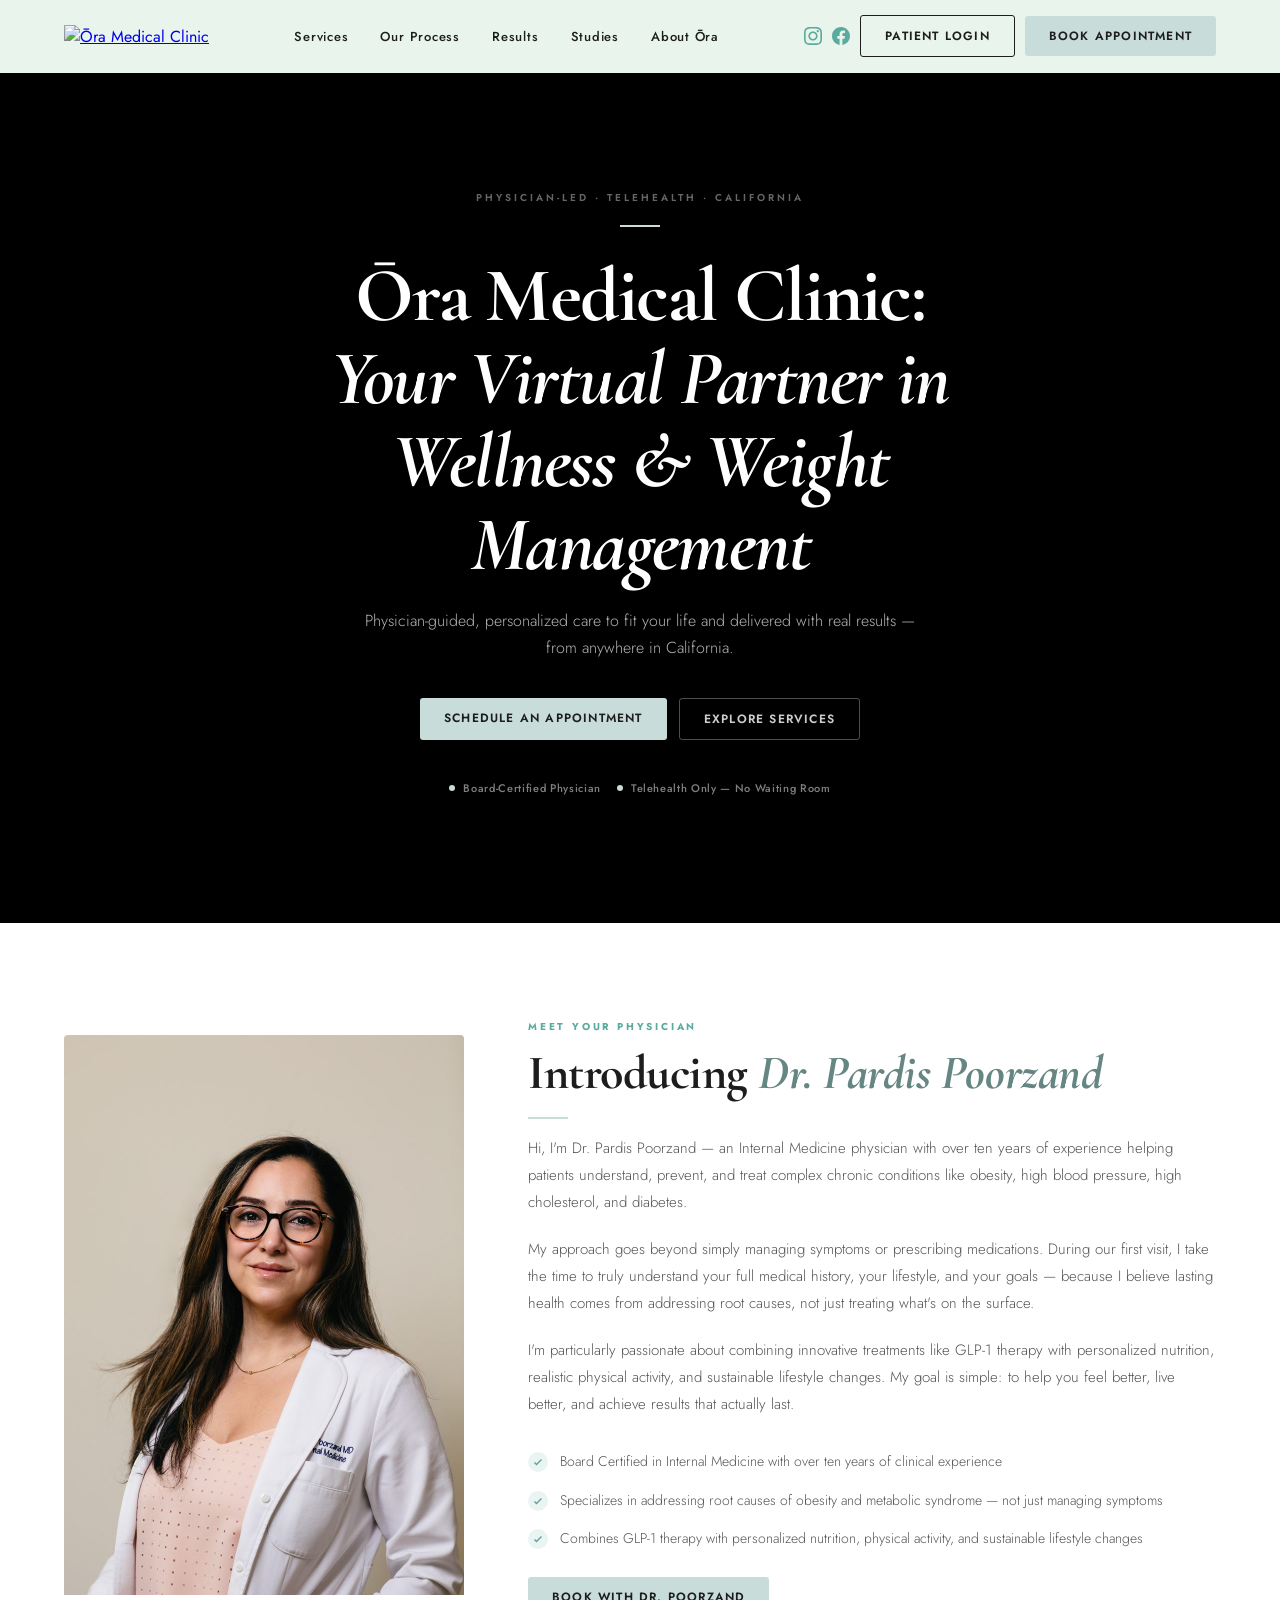
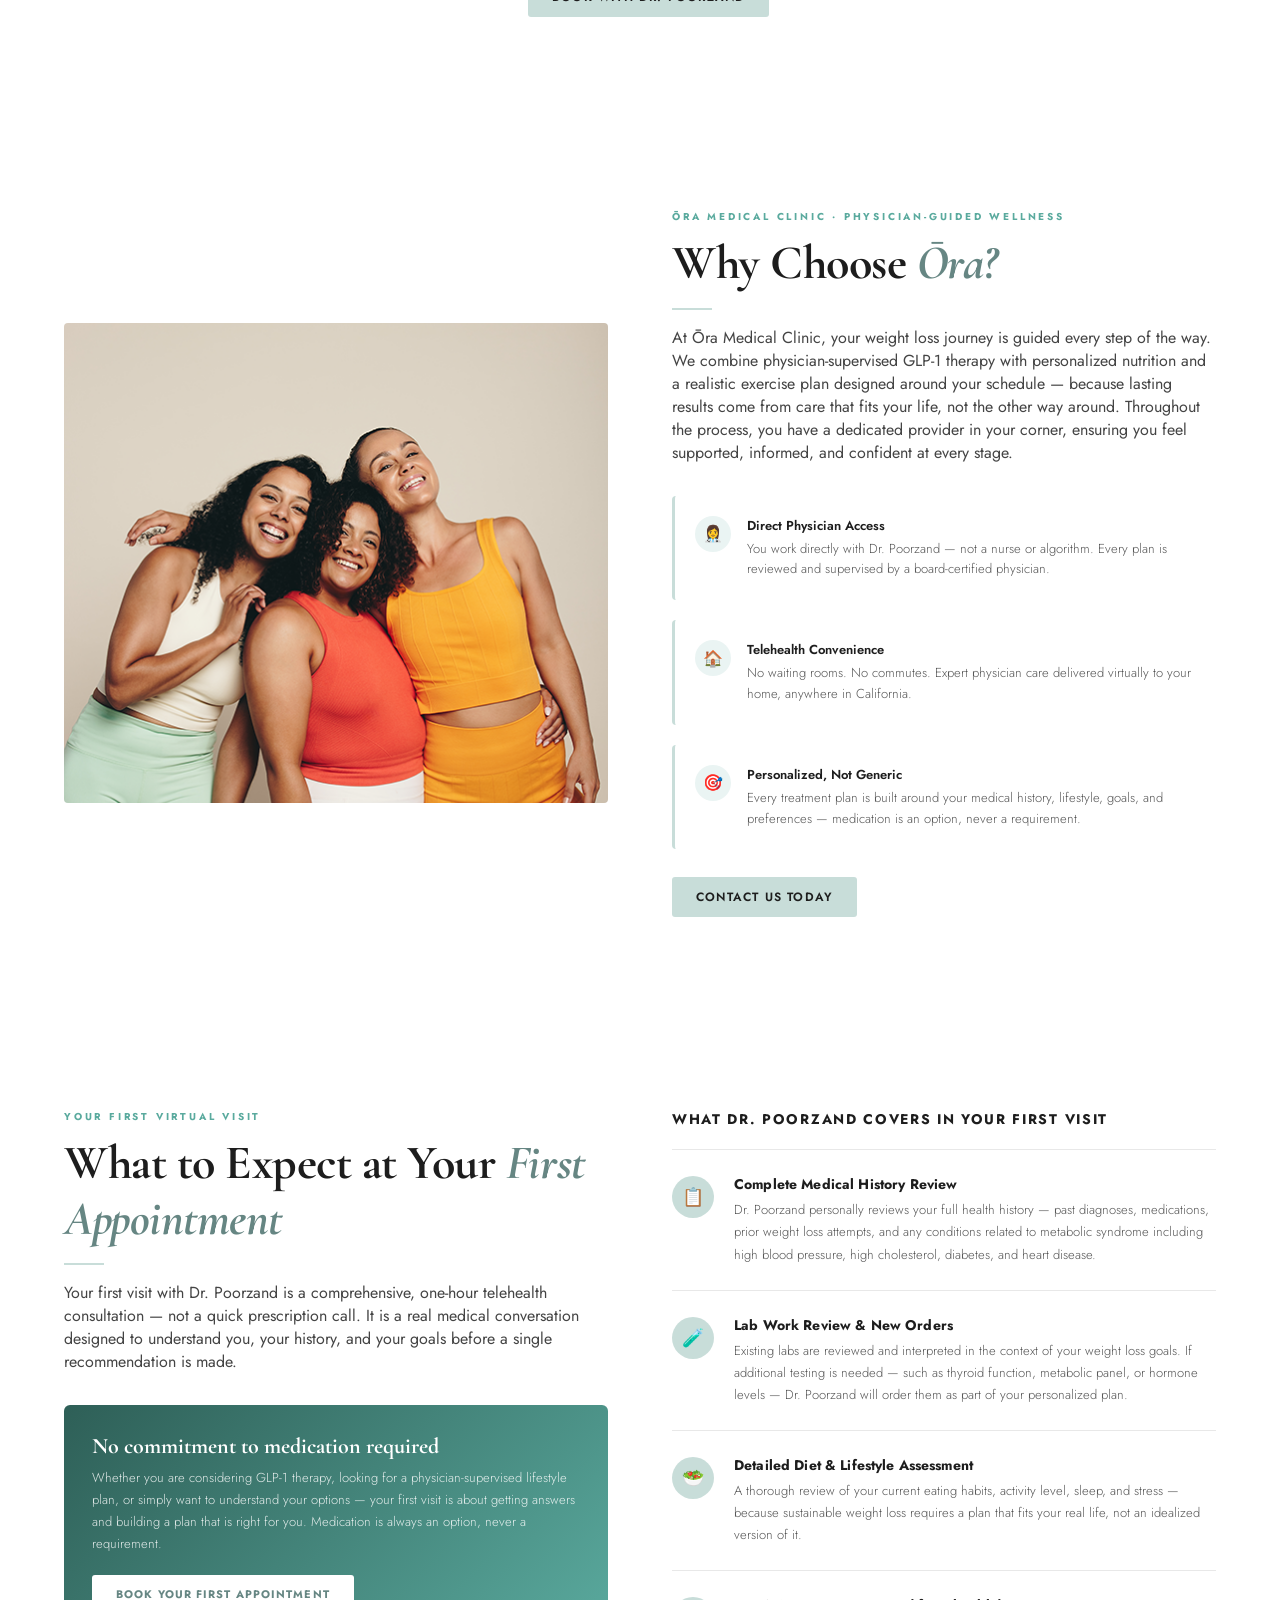
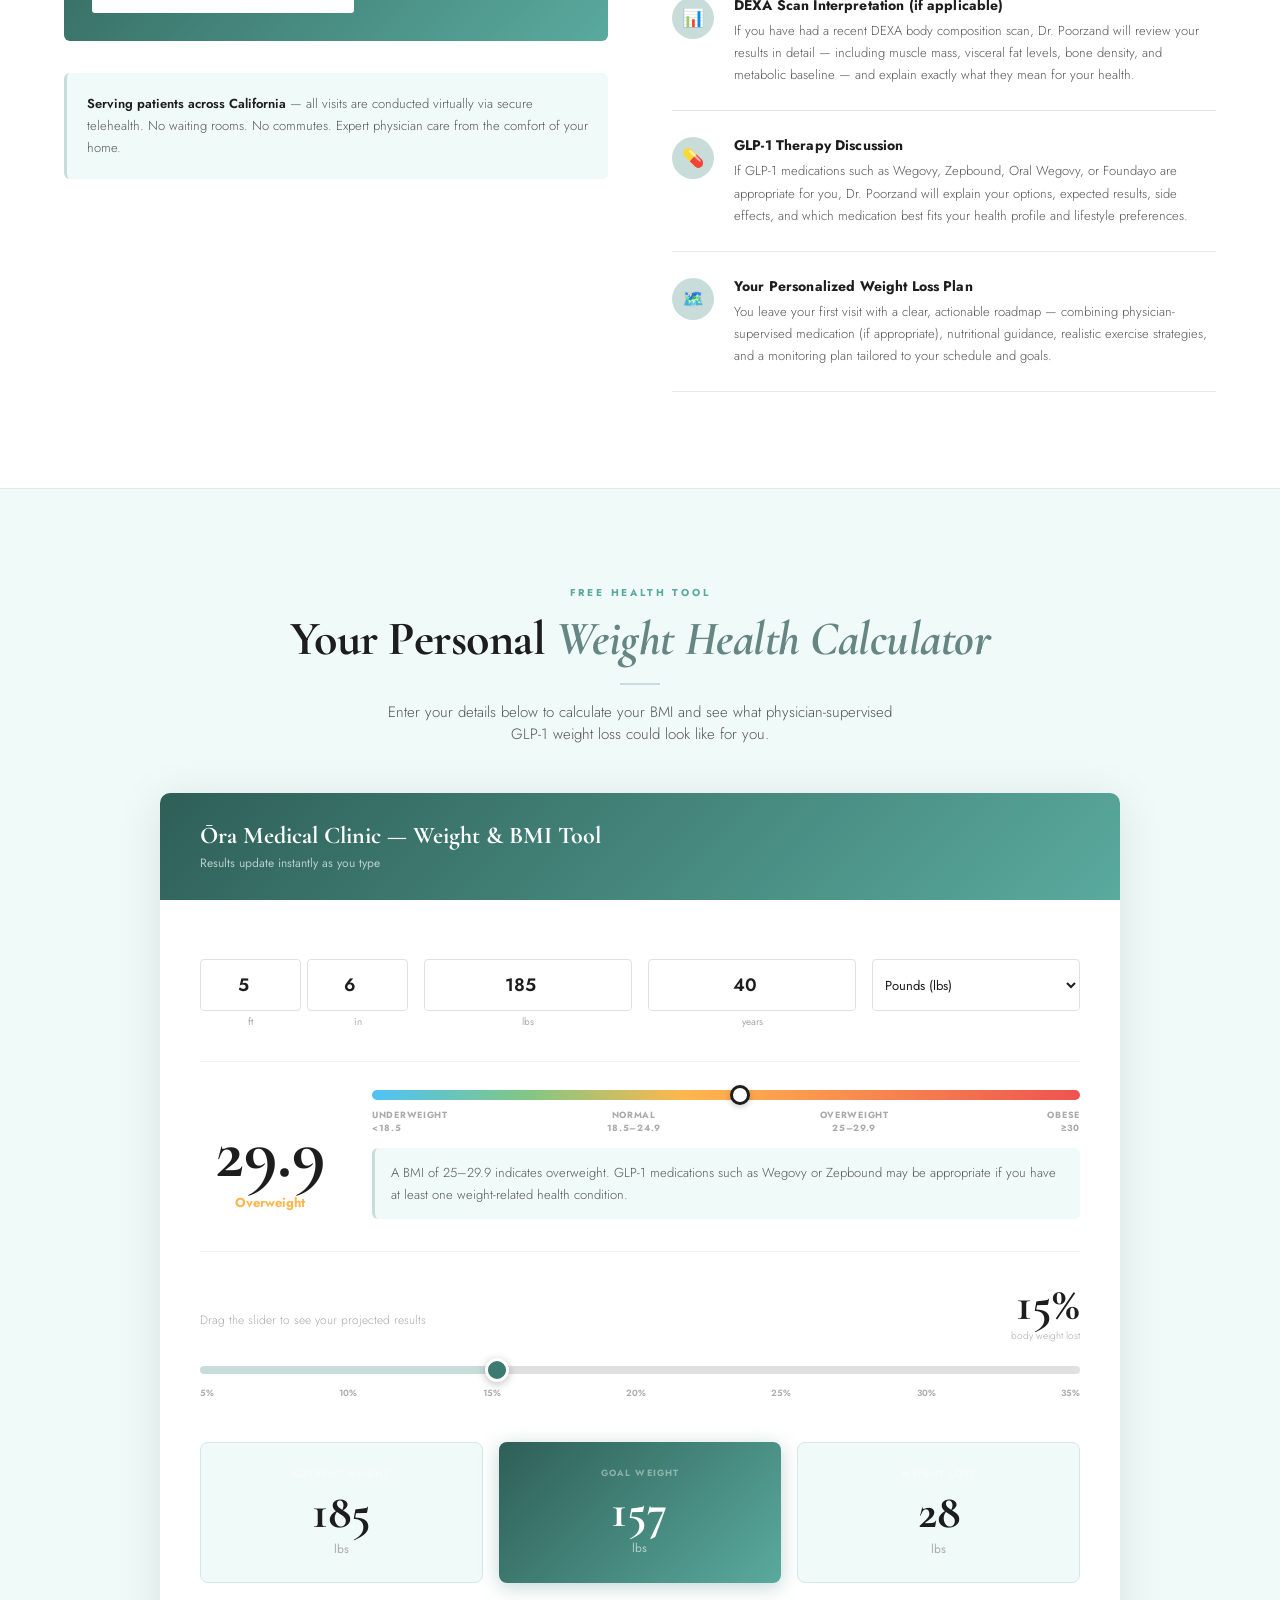
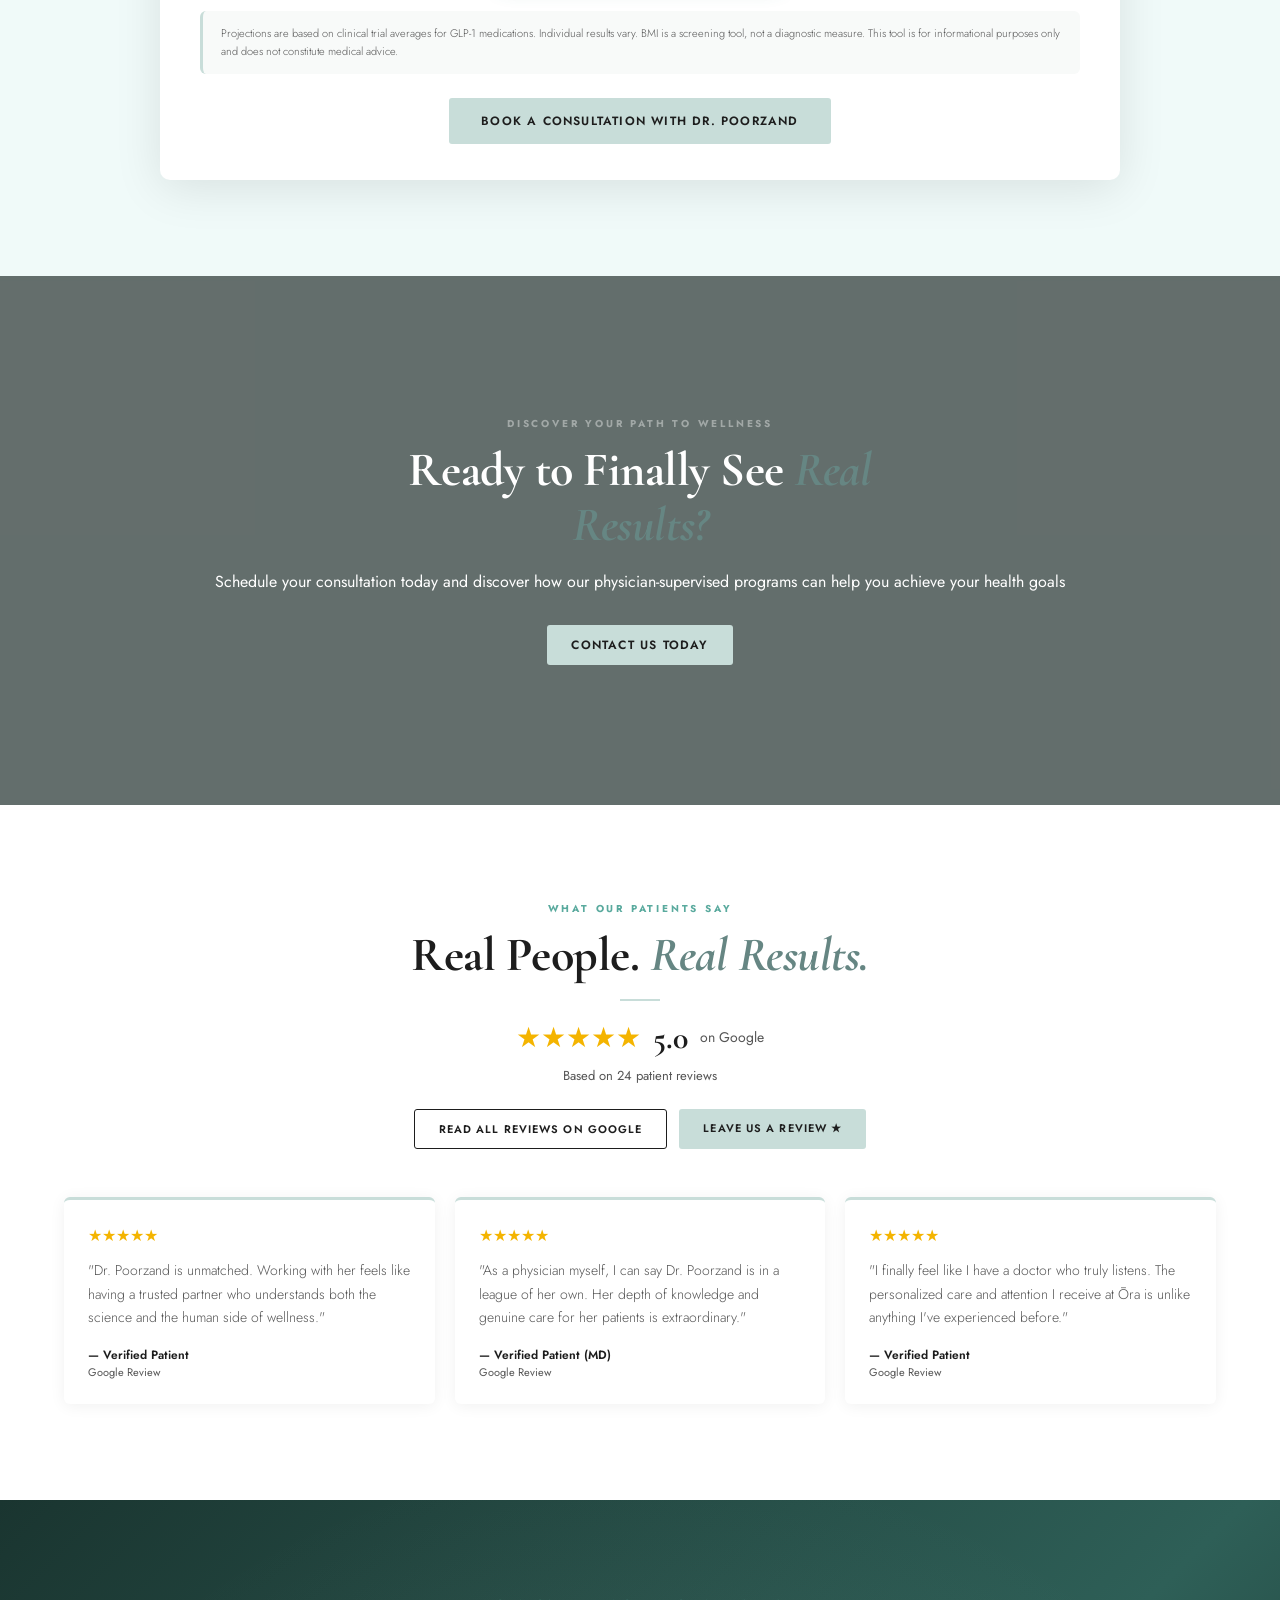
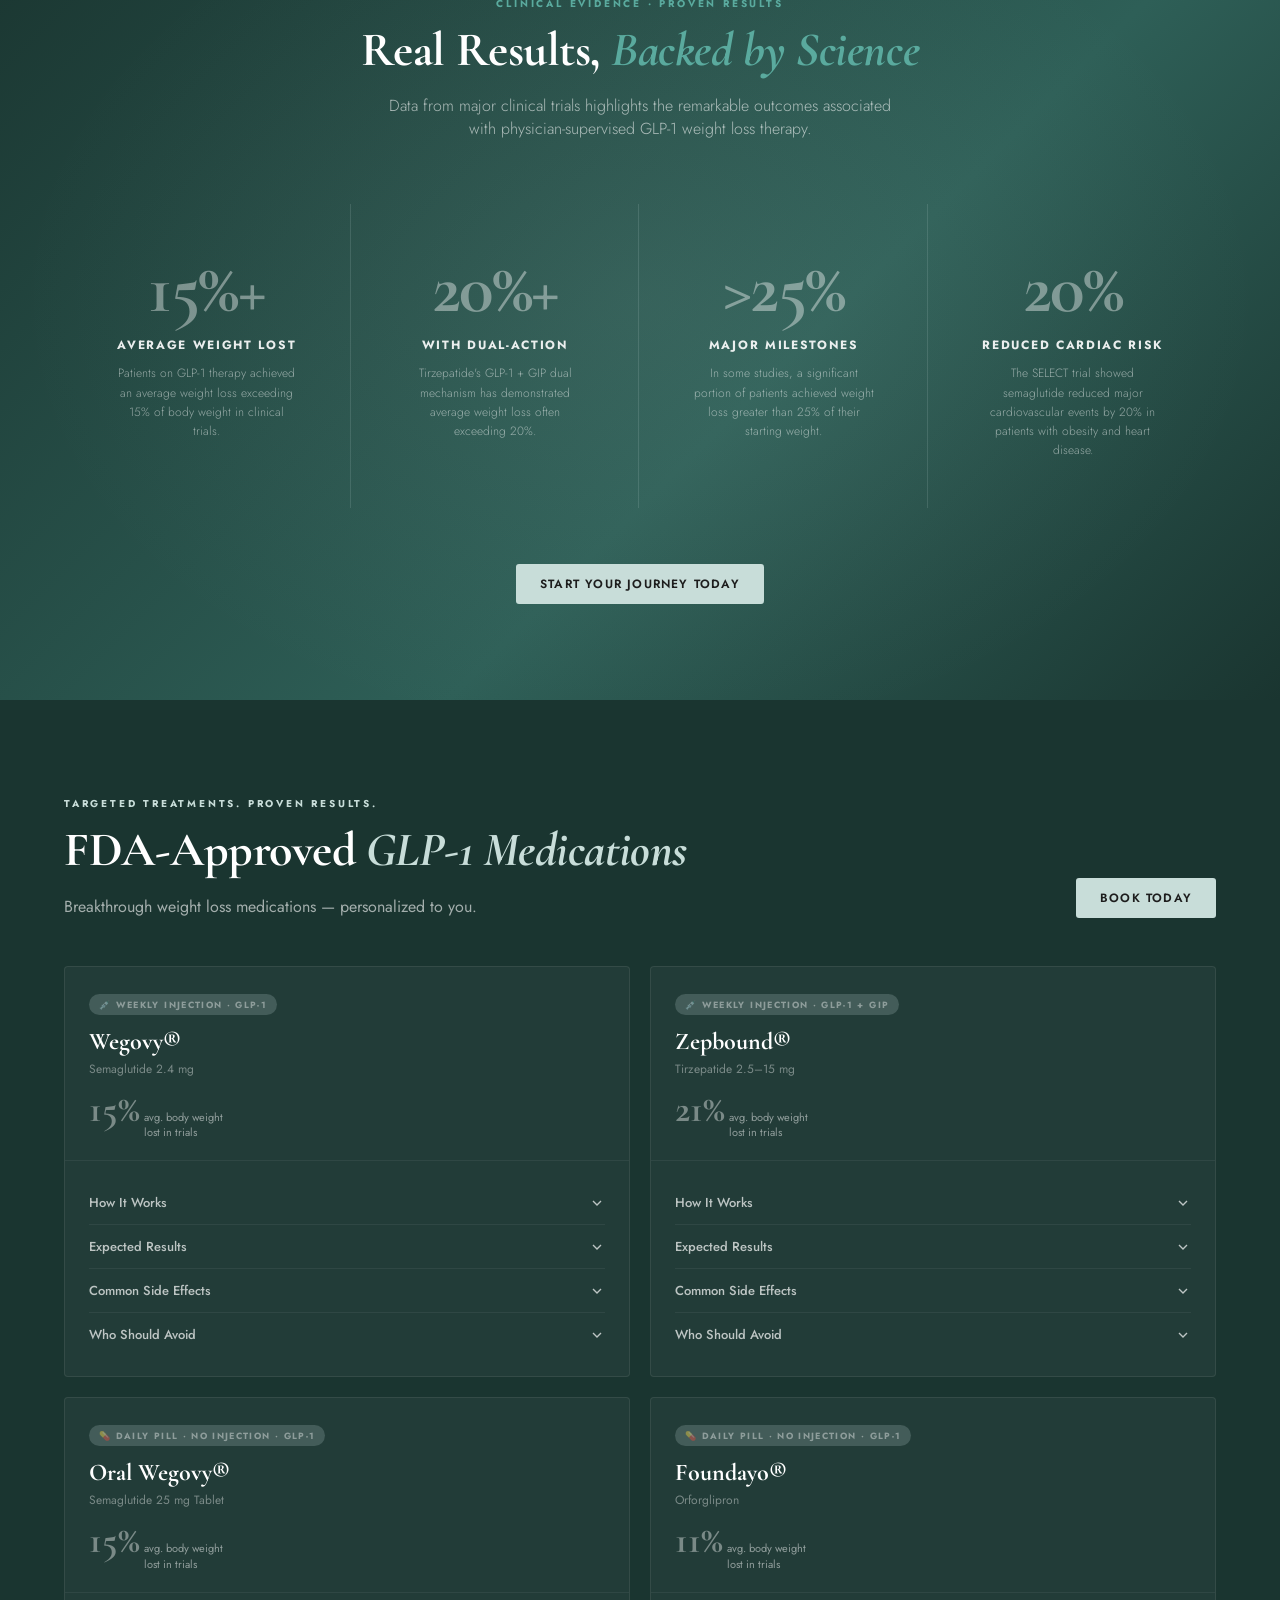
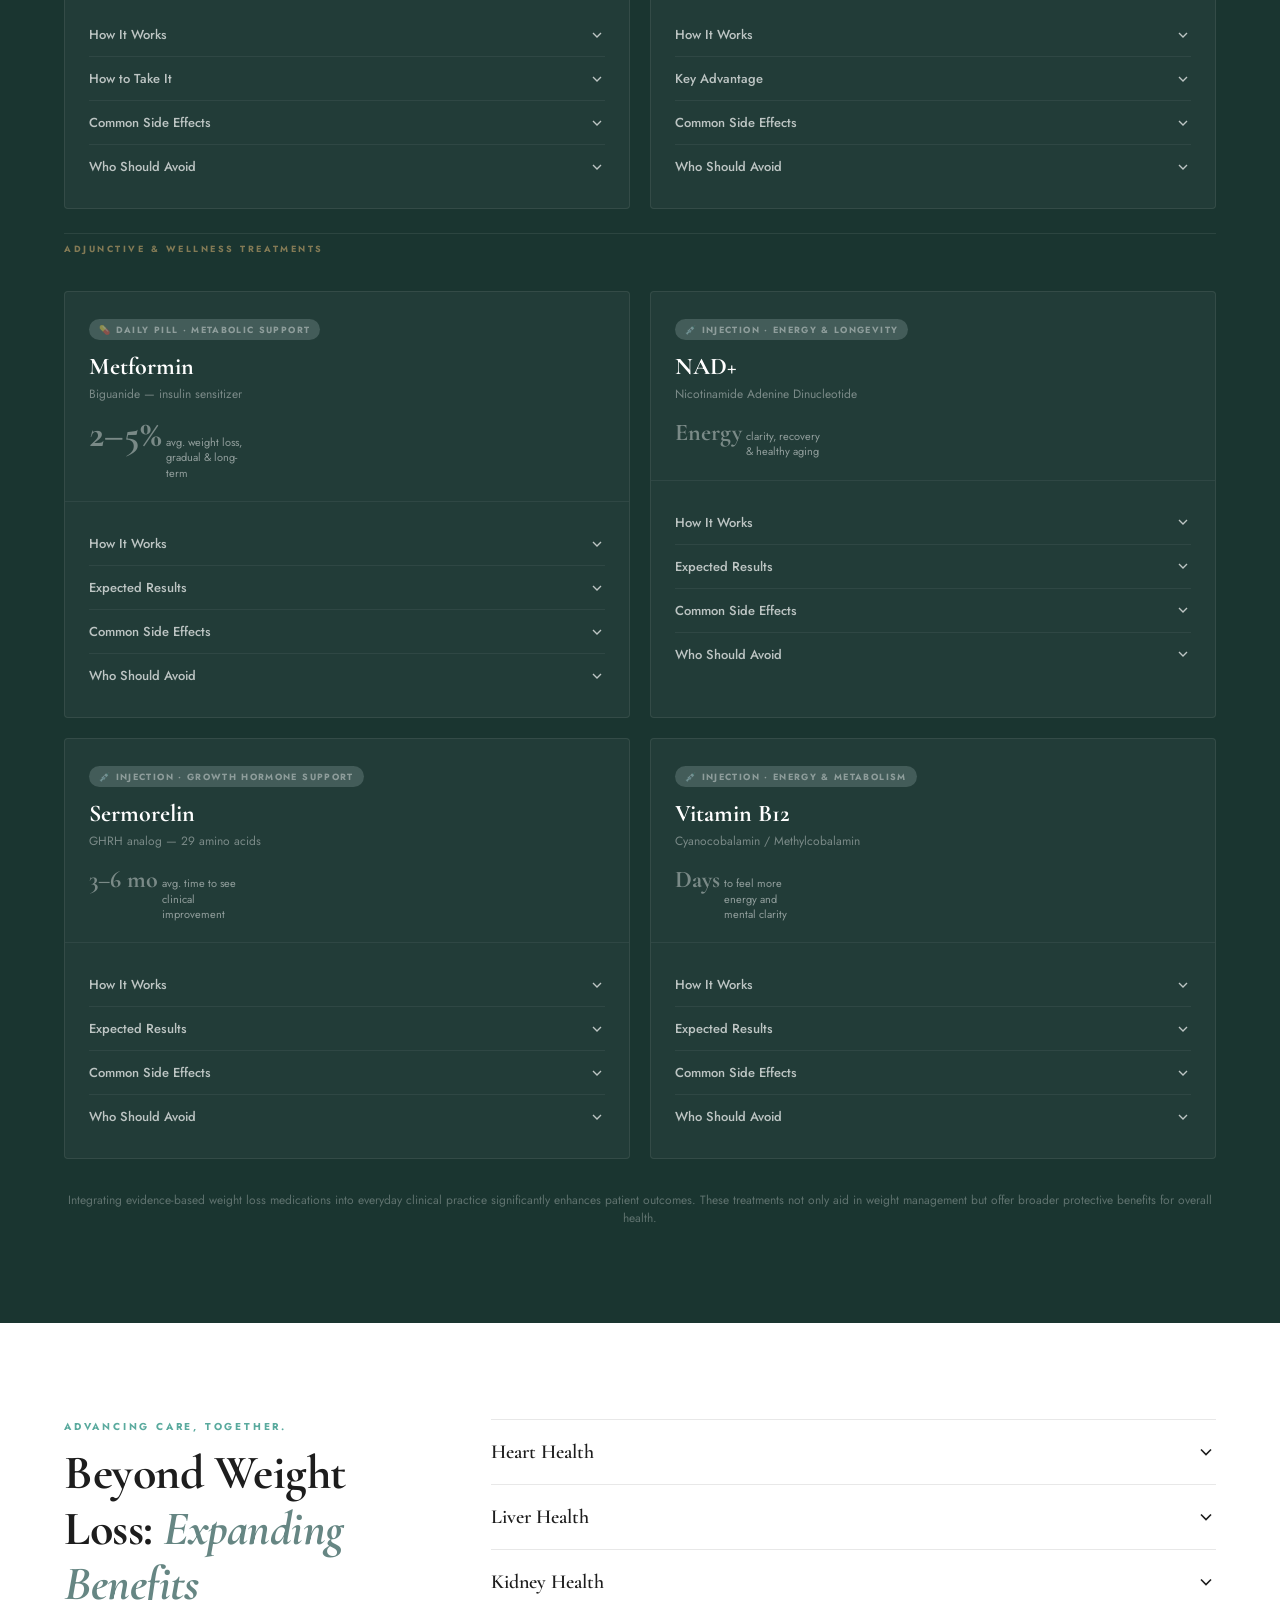
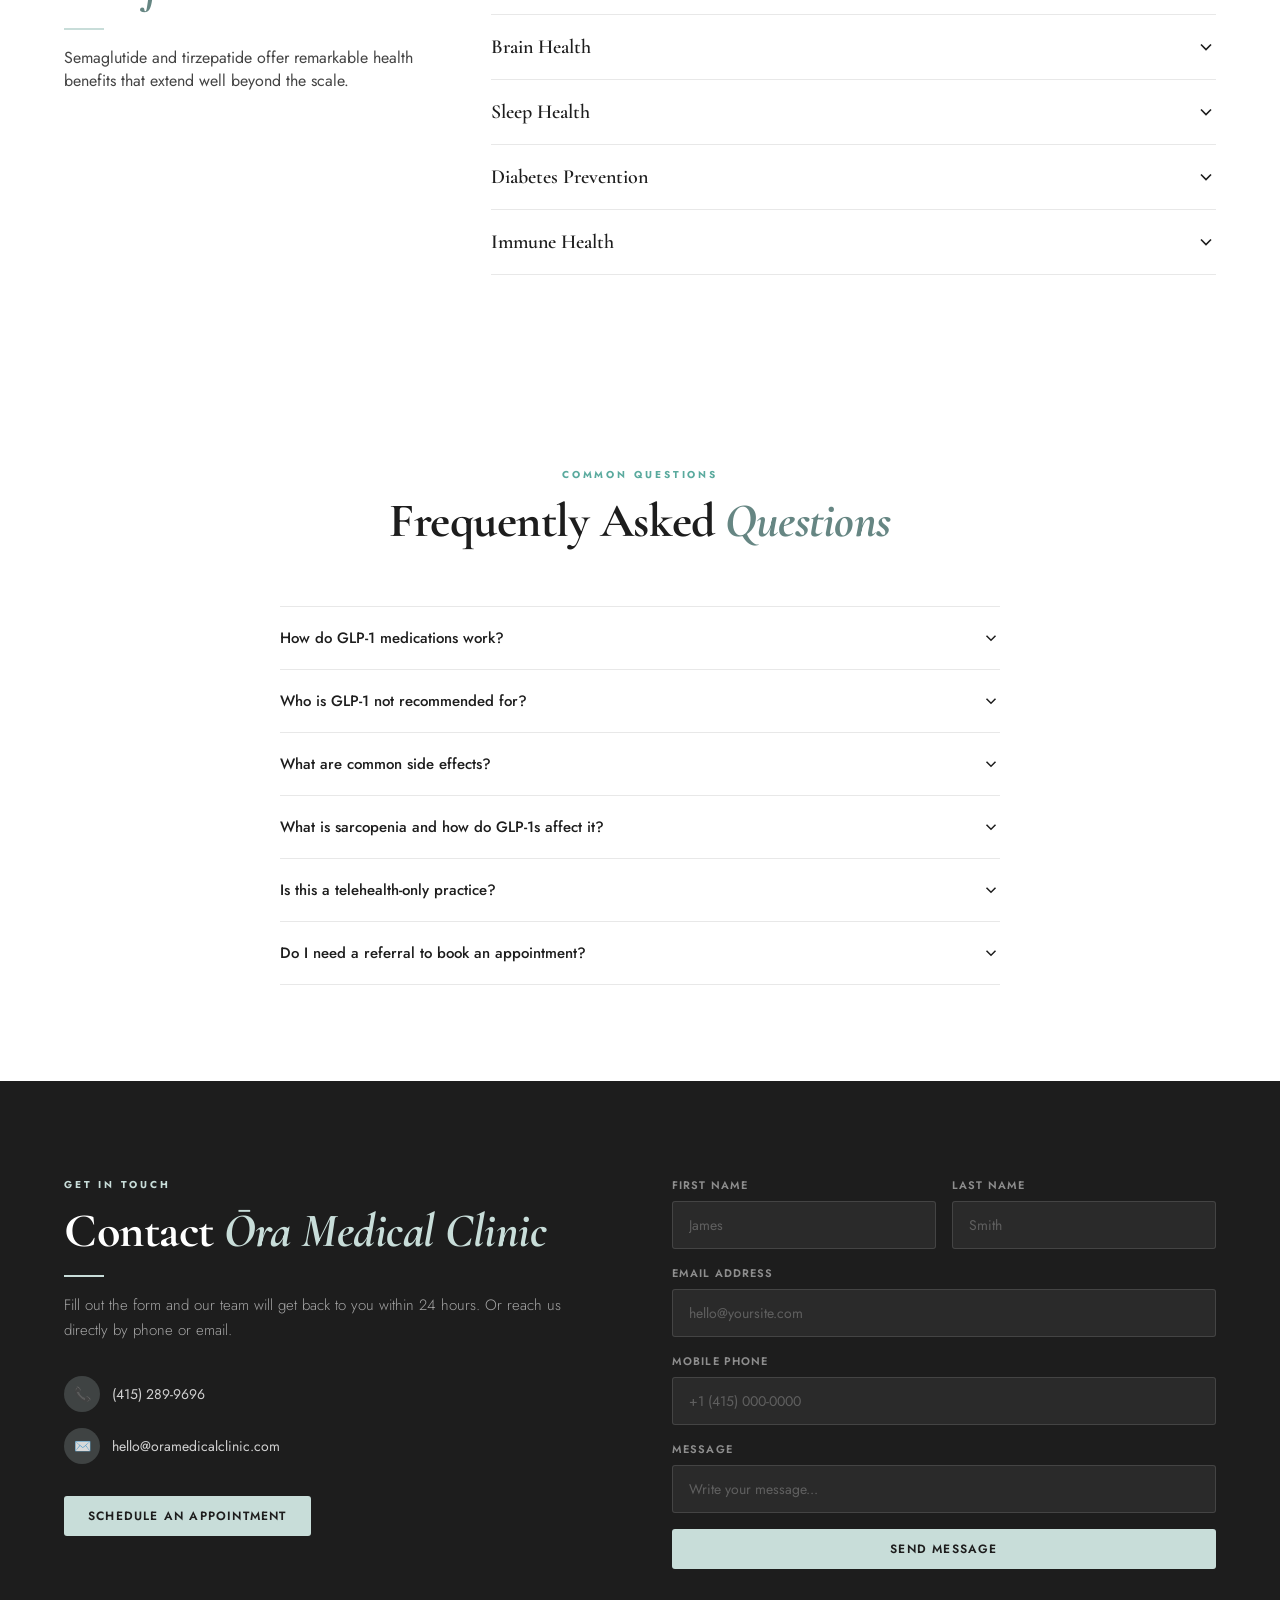
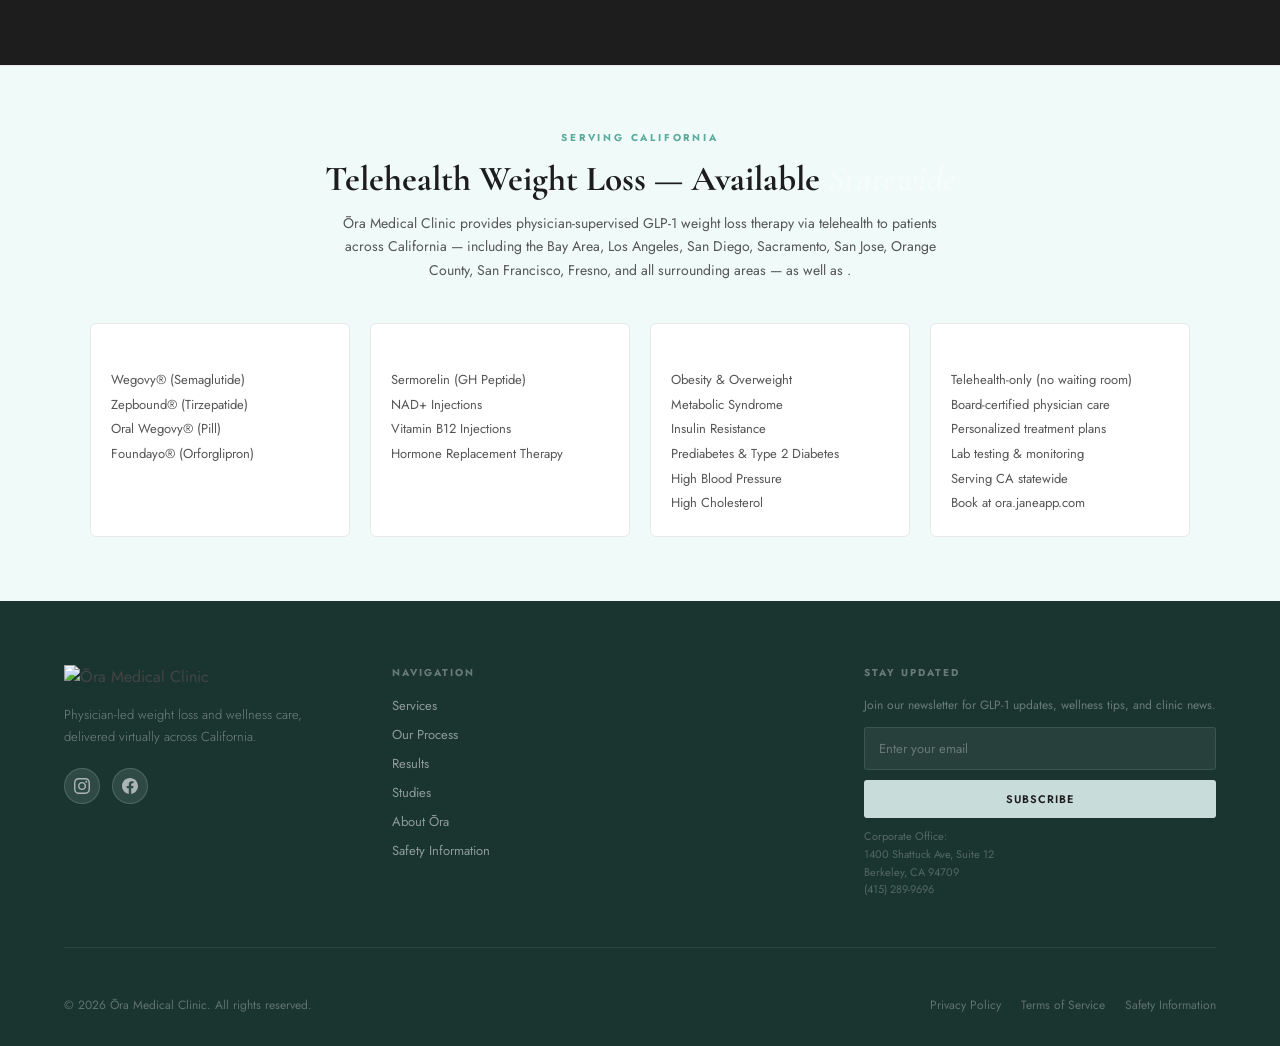
==== index.html @ 645d31ff "more changes, new vid, new image, some formatting" ====
<!DOCTYPE html>
<html lang="en">
<head>
<meta charset="utf-8"/>
<title>Ōra Medical Clinic | Physician-Led GLP-1 Weight Loss & HRT | California Telehealth</title>
<meta name="description" content="Ōra Medical Clinic offers physician-supervised weight loss with Wegovy, Zepbound, Oral Wegovy, and Foundayo, plus HRT — delivered virtually across California. Book your free consultation today."/>
<meta name="viewport" content="width=device-width, initial-scale=1"/>
<meta name="google-site-verification" content="Knycgfbjm6qvXb5N_gQZVRp4fBy0MG3QwhFt9MrZ7Ww"/>

<!-- ── Open Graph (Facebook / Social sharing) ── -->
<meta property="og:type" content="website"/>
<meta property="og:url" content="https://www.oramedicalclinic.com/"/>
<meta property="og:title" content="Ōra Medical Clinic | Physician-Led GLP-1 Weight Loss & HRT | California Telehealth"/>
<meta property="og:description" content="Physician-supervised weight loss with Wegovy, Zepbound, Oral Wegovy, and Foundayo — delivered virtually across California. Book your free consultation today."/>
<meta property="og:image" content="https://www.oramedicalclinic.com/og-image.jpg"/>
<meta property="og:site_name" content="Ōra Medical Clinic"/>
<meta property="og:locale" content="en_US"/>

<!-- ── Twitter Card ── -->
<meta name="twitter:card" content="summary_large_image"/>
<meta name="twitter:title" content="Ōra Medical Clinic | Physician-Led GLP-1 Weight Loss"/>
<meta name="twitter:description" content="FDA-approved GLP-1 weight loss therapy — Wegovy, Zepbound, Oral Wegovy, Foundayo. Physician-supervised telehealth across California."/>

<!-- ── Additional SEO Meta ── -->
<meta name="robots" content="index, follow, max-snippet:-1, max-image-preview:large, max-video-preview:-1"/>
<meta name="author" content="Dr. Pardis Poorzand, MD — Ōra Medical Clinic"/>
<meta name="geo.region" content="US-CA"/>
<meta name="geo.placename" content="Berkeley, California"/>
<meta name="geo.position" content="37.8818567;-122.2697573"/>
<meta name="ICBM" content="37.8818567, -122.2697573"/>

# colors
# #668683 mint green 
# background #e9f4ec cream



<!-- ── JSON-LD: Medical Clinic Schema ── -->
<script type="application/ld+json">
{
  "@context": "https://schema.org",
  "@graph": [
    {
      "@type": "MedicalOrganization",
      "@id": "https://www.oramedicalclinic.com/#organization",
      "name": "Ōra Medical Clinic",
      "alternateName": "Ora Medical Clinic",
      "url": "https://www.oramedicalclinic.com",
      "logo": "https://cdn.prod.website-files.com/67eec5b02b33d0a0f358ebd3/683dcfe47f6bbfab8dcfb712_e078489b-7ee9-4eea-b523-4038b7772b7a.png",
      "image": "https://www.oramedicalclinic.com/og-image.jpg",
      "description": "Physician-led telehealth weight loss and wellness clinic offering GLP-1 therapy, HRT, and personalized care across California.",
      "telephone": "+14152899696",
      "email": "hello@oramedicalclinic.com",
      "address": {
        "@type": "PostalAddress",
        "streetAddress": "1400 Shattuck Ave, Suite 12",
        "addressLocality": "Berkeley",
        "addressRegion": "CA",
        "postalCode": "94709",
        "addressCountry": "US"
      },
      "geo": {
        "@type": "GeoCoordinates",
        "latitude": 37.8818567,
        "longitude": -122.2697573
      },
      "areaServed": ["California"],
      "medicalSpecialty": ["Internal Medicine", "Obesity Medicine", "Weight Management"],
      "availableService": [
        {"@type": "MedicalTherapy", "name": "GLP-1 Weight Loss Therapy"},
        {"@type": "MedicalTherapy", "name": "Wegovy (Semaglutide) Treatment"},
        {"@type": "MedicalTherapy", "name": "Zepbound (Tirzepatide) Treatment"},
        {"@type": "MedicalTherapy", "name": "Oral Wegovy Treatment"},
        {"@type": "MedicalTherapy", "name": "Foundayo (Orforglipron) Treatment"},
        {"@type": "MedicalTherapy", "name": "Hormone Replacement Therapy"},
        {"@type": "MedicalTherapy", "name": "Sermorelin Therapy"},
        {"@type": "MedicalTherapy", "name": "Telehealth Weight Loss Consultation"}
      ],
      "sameAs": [
        "https://www.instagram.com/oramedicalclinic/",
        "https://www.facebook.com/profile.php?id=61577368137318"
      ],
      "openingHoursSpecification": {
        "@type": "OpeningHoursSpecification",
        "description": "Telehealth appointments available — contact for scheduling"
      }
    },
    {
      "@type": "Physician",
      "@id": "https://www.oramedicalclinic.com/#physician",
      "name": "Dr. Pardis Poorzand",
      "honorificPrefix": "Dr.",
      "honorificSuffix": "MD",
      "jobTitle": "Internal Medicine Physician & Founder",
      "medicalSpecialty": ["Internal Medicine", "Obesity Medicine", "Metabolic Health"],
      "worksFor": {"@id": "https://www.oramedicalclinic.com/#organization"},
      "description": "Board-certified Internal Medicine physician with over 10 years of experience specializing in obesity, metabolic syndrome, GLP-1 therapy, and physician-supervised weight loss.",
      "url": "https://www.oramedicalclinic.com/#about-dr"
    },
    {
      "@type": "WebSite",
      "@id": "https://www.oramedicalclinic.com/#website",
      "url": "https://www.oramedicalclinic.com",
      "name": "Ōra Medical Clinic",
      "publisher": {"@id": "https://www.oramedicalclinic.com/#organization"},
      "potentialAction": {
        "@type": "SearchAction",
        "target": "https://www.oramedicalclinic.com/?s={search_term_string}",
        "query-input": "required name=search_term_string"
      }
    },
    {
      "@type": "FAQPage",
      "mainEntity": [
        {
          "@type": "Question",
          "name": "How do GLP-1 medications work for weight loss?",
          "acceptedAnswer": {"@type": "Answer", "text": "GLP-1 medications mimic a natural hormone that regulates appetite and blood sugar. They slow gastric emptying, reduce hunger signals in the brain, and improve insulin sensitivity — producing sustained weight loss when combined with healthy lifestyle changes."}
        },
        {
          "@type": "Question",
          "name": "Can I get Wegovy or Zepbound prescribed online in California?",
          "acceptedAnswer": {"@type": "Answer", "text": "Yes. Ōra Medical Clinic is a telehealth-only practice offering physician-supervised GLP-1 prescriptions including Wegovy, Zepbound, Oral Wegovy, and Foundayo to eligible patients across California."}
        },
        {
          "@type": "Question",
          "name": "Who is GLP-1 therapy not recommended for?",
          "acceptedAnswer": {"@type": "Answer", "text": "GLP-1 medications are contraindicated in patients with a personal or family history of medullary thyroid carcinoma (MTC) or MEN2 syndrome, and are not recommended during pregnancy or breastfeeding. Dr. Poorzand reviews each patient's full medical history before prescribing."}
        },
        {
          "@type": "Question",
          "name": "Is Ōra Medical Clinic a telehealth-only practice?",
          "acceptedAnswer": {"@type": "Answer", "text": "Yes — all care at Ōra Medical Clinic is delivered virtually. No in-person visits are required or available. We serve patients across California."}
        }
      ]
    }
  ]
}
</script>
<link rel="canonical" href="https://www.oramedicalclinic.com"/>
<link rel="preconnect" href="https://fonts.googleapis.com"/>
<link rel="preconnect" href="https://fonts.gstatic.com" crossorigin/>
<link href="https://fonts.googleapis.com/css2?family=Cormorant+Garamond:ital,wght@0,400;0,600;0,700;1,400;1,700&family=Jost:wght@300;400;500;600;700&display=swap" rel="stylesheet"/>
<style>
:root {
  --mint:     #c8ddd9;   /* Logo mint — accent color */
  --mint-d:   #5aaa9e;   /* Medium teal */
  --mint-dd:  #2e5f57;   /* Deep teal for dark sections */
  --mint-l:   #f0faf9;   /* Light mint bg */
  --mint-xl:  #f5fbfa;
  --white:    #ffffff;
  --cream:    #ffffff;
  --ink:      #1d1d1d;
  --muted:    #555555;
  --rule:     #e8e8e8;
  --sage:     #5aaa9e;
  --sage-d:   #2e5f57;
  --sage-l:   #c8ddd9;
  --sage-xl:  #f0faf9;
  --gold:     #c8ddd9;
  --gold-l:   #f0faf9;
  --new-green: #668683;
  --new-cream: #e9f4ec;
  --new-font: 'Poppins',sans-serif;
  --old-font: 'Cormorant Garamond',serif;
}
*,*::before,*::after{box-sizing:border-box;margin:0;padding:0;}
html{scroll-behavior:smooth;}
body{font-family:'Jost',sans-serif;color:#444444;background:#ffffff;-webkit-font-smoothing:antialiased;}

/* ── NAV ── */
.nav{position:fixed;top:0;left:0;right:0;z-index:100;background:var(--new-cream);backdrop-filter:blur(8px);border-bottom:1px solid #eaf4f3;padding:0 5%;}
.nav-inner{max-width:1200px;margin:0 auto;display:flex;align-items:center;justify-content:space-between;height:72px;}
.nav-logo img{height:70px;width:auto;}
.nav-links{display:flex;align-items:center;gap:32px;}
.nav-links a{font-size:13px;font-weight:500;letter-spacing:0.06em;color:#1d1d1d;text-decoration:none;transition:color 0.2s;}
.nav-links a:hover{color:#5aaa9e;}
.nav-btns{display:flex;gap:10px;}
.btn{display:inline-block;font-family:'Jost',sans-serif;font-size:12px;font-weight:600;letter-spacing:0.1em;text-transform:uppercase;padding:11px 24px;border-radius:3px;text-decoration:none;transition:all 0.25s;cursor:pointer;border:none;}
.btn-primary{background:#c8ddd9;color:#1d1d1d;}
.btn-primary:hover{background:#c8ddd9;}
.btn-outline{background:transparent;color:#1d1d1d;border:1.5px solid #1d1d1d;}
.btn-outline:hover{background:#1d1d1d;color:#ffffff;}
.btn-gold{background:#c8ddd9;color:#1d1d1d;}
.btn-gold:hover{background:#c8ddd9;color:#1d1d1d;}
.hamburger{display:none;flex-direction:column;gap:5px;cursor:pointer;padding:8px;}
.hamburger span{display:block;width:24px;height:2px;background:var(--ink);transition:all 0.3s;}

/* ── HERO ── */
.hero{min-height:100vh;display:flex;align-items:center;justify-content:center;text-align:center;position:relative;overflow:hidden;background:black;padding:120px 5% 80px;}

/* # addition for video */
.hero-bg{position:absolute;inset:0;z-index:0;overflow:hidden;}
.hero-bg video{position:absolute;inset:0;width:100%;height:100%;object-fit:cover;opacity:0.45;}
.hero-bg::after{content:'';position:absolute;inset:0;background:rgba(0,0,0,0.0);}

/* .hero-pattern{position:absolute;inset:0;background-image:radial-gradient(circle at 20% 50%,rgba(200,221,217,0.15) 0%,transparent 50%),radial-gradient(circle at 80% 20%,rgba(200,221,217,0.08) 0%,transparent 40%);z-index:1;} */

.hero-content{position:relative;z-index:2;max-width:800px;}
.hero-eyebrow{font-size:10px;font-weight:600;letter-spacing:0.3em;text-transform:uppercase;color:rgba(255,255,255,0.4);margin-bottom:20px;}
/* fontto be changed */
.hero h1{font-family:var(--old-font);font-size:clamp(2.8rem,6vw,5rem);font-weight:700;color:var(--white);line-height:1.08;letter-spacing:-0.02em;margin-bottom:20px;}
/* used to be green */
.hero h1 em{font-style:italic;color:white;}  
.hero-sub{font-size:16px;font-weight:300;color:rgba(255,255,255,0.7);line-height:1.7;max-width:580px;margin:0 auto 36px;}
.hero-divider{width:40px;height:2px;background:#c8ddd9;margin:0 auto 28px;}
.hero-btns{display:flex;gap:12px;justify-content:center;flex-wrap:wrap;}
.hero-badges{display:flex;gap:16px;justify-content:center;margin-top:40px;flex-wrap:wrap;}
.hero-badge{display:flex;align-items:center;gap:8px;font-size:11px;font-weight:500;color:rgba(255,255,255,0.5);letter-spacing:0.06em;}
.hero-badge::before{content:'';width:6px;height:6px;border-radius:50%;background:#c8ddd9;}

/* ── SECTION BASE ── */
.section{padding:96px 5%;}
.container{max-width:1200px;margin:0 auto;}
.section-tag{font-size:10px;font-weight:700;letter-spacing:0.28em;text-transform:uppercase;color:#5aaa9e;margin-bottom:12px;}
.section-h2{font-family:'Cormorant Garamond',serif;font-size:clamp(2rem,4vw,3rem);font-weight:700;color:#1d1d1d;line-height:1.15;letter-spacing:-0.01em;margin-bottom:16px;}
.section-h2 em{font-style:italic;color:var(--new-green);} # add variable 
.section-lead{font-size:16px;font-weight:300;color:#555555;line-height:1.75;max-width:560px;}
.rule{width:40px;height:2px;background:#c8ddd9;margin:16px 0;}

/* ── WHY ORA ── */
.why-grid{display:grid;grid-template-columns:1fr 1fr;gap:64px;align-items:center;}
.why-image{border-radius:4px;overflow:hidden;}
.why-image img{width:100%;height:480px;object-fit:cover;display:block;}
.why-cards{display:grid;gap:20px;margin-top:32px;}
.why-card{display:flex;gap:16px;align-items:flex-start;padding:20px;background:#ffffff;border-radius:4px;border-left:3px solid #c8ddd9;}
.why-icon{width:36px;height:36px;background:#eaf4f3;border-radius:50%;display:flex;align-items:center;justify-content:center;flex-shrink:0;font-size:16px;}
.why-card-title{font-size:13px;font-weight:600;color:#1d1d1d;margin-bottom:4px;}
.why-card-text{font-size:13px;font-weight:300;color:#555555;line-height:1.6;}

/* ── PROCESS ── */
/* ── FIRST VISIT SECTION ── */
.first-visit-section{background:#ffffff;padding:96px 5%;}
.first-visit-grid{display:grid;grid-template-columns:1fr 1fr;gap:64px;align-items:flex-start;max-width:1200px;margin:0 auto;}
.first-visit-intro{}
.first-visit-items{display:flex;flex-direction:column;gap:0;}
.visit-item{display:flex;gap:20px;align-items:flex-start;padding:24px 0;border-bottom:1px solid #e8e8e8;}
.visit-item:first-child{border-top:1px solid #e8e8e8;}
.visit-icon{width:42px;height:42px;border-radius:50%;background:#c8ddd9;display:flex;align-items:center;justify-content:center;flex-shrink:0;font-size:18px;margin-top:2px;}
.visit-item-title{font-size:14px;font-weight:700;color:#1d1d1d;margin-bottom:5px;letter-spacing:0.01em;}
.visit-item-text{font-size:13px;font-weight:300;color:#555555;line-height:1.7;}
.visit-callout{margin-top:32px;padding:28px;background:linear-gradient(135deg,#2e5f57,#5aaa9e);border-radius:6px;color:white;}
.visit-callout-title{font-family:'Cormorant Garamond',serif;font-size:22px;font-weight:700;margin-bottom:8px;}
.visit-callout-text{font-size:13px;font-weight:300;line-height:1.7;color:rgba(255,255,255,0.85);margin-bottom:20px;}
@media(max-width:900px){
  .first-visit-grid{grid-template-columns:1fr;}
}

/* ── STATS ── */
/* ── STATS REDESIGN ── */
.stats-section-wrap{background:linear-gradient(135deg,#1a3530 0%,#2e5f57 60%,#1a3530 100%);padding:96px 5%;position:relative;overflow:hidden;}
.stats-section-wrap::before{content:'';position:absolute;inset:0;background:radial-gradient(ellipse 70% 80% at 50% 50%,rgba(200,221,217,0.08) 0%,transparent 70%);}
.stats-inner{max-width:1200px;margin:0 auto;position:relative;z-index:1;}
.stats-header{text-align:center;margin-bottom:64px;}
.stats-header .section-tag{color:#5aaa9e;}
.stats-header .section-h2{color:#ffffff;}
.stats-header .section-h2 em{color:#5aaa9e;}
.stats-header p{color:rgba(255,255,255,0.6);font-size:16px;font-weight:300;max-width:520px;margin:0 auto;}
.stats-row{display:grid;grid-template-columns:repeat(4,1fr);gap:2px;}
.stat-block{padding:48px 32px;text-align:center;position:relative;border-right:1px solid rgba(200,221,217,0.15);}
.stat-block:last-child{border-right:none;}
.stat-block::before{content:'';position:absolute;top:0;left:50%;transform:translateX(-50%);width:40px;height:3px;background:#c8ddd9;opacity:0;}
.stat-block:hover::before{opacity:1;transition:opacity 0.3s;}
.stat-big{font-family:'Cormorant Garamond',serif;font-size:72px;font-weight:700;color:rgba(255,255,255,0.4);line-height:1;letter-spacing:-0.02em;margin-bottom:12px;}
.stat-title{font-size:12px;font-weight:700;letter-spacing:0.14em;text-transform:uppercase;color:rgba(255,255,255,0.9);margin-bottom:10px;}
.stat-body{font-size:12px;font-weight:300;color:rgba(255,255,255,0.5);line-height:1.6;max-width:180px;margin:0 auto;}
.stats-cta{text-align:center;margin-top:56px;}
@media(max-width:900px){
  .stats-row{grid-template-columns:1fr 1fr;}
  .stat-block{border-right:none;border-bottom:1px solid rgba(200,221,217,0.12);}
  .stat-big{font-size:56px;}
}

/* ── MEDICATIONS ── */
.meds-section{background:#1a3530;}
.meds-section .section-tag{color:var(--gold);}
.meds-section .section-h2{color:var(--white);}
.meds-section .section-lead{color:rgba(255,255,255,0.6);}
.meds-header{display:flex;justify-content:space-between;align-items:flex-end;margin-bottom:48px;flex-wrap:wrap;gap:24px;}
.meds-grid{display:grid;grid-template-columns:repeat(2,1fr);gap:20px;}
.med-card{background:rgba(255,255,255,0.04);border:1px solid rgba(255,255,255,0.08);border-radius:4px;overflow:hidden;transition:border-color 0.25s;}
.med-card:hover{border-color:rgba(201,169,110,0.4);}
.med-card-head{padding:24px 24px 20px;border-bottom:1px solid rgba(255,255,255,0.06);}
.med-badge{display:inline-block;font-size:9px;font-weight:700;letter-spacing:0.15em;text-transform:uppercase;padding:4px 10px;border-radius:20px;background:rgba(200,221,217,0.2);color:rgba(255,255,255,0.4);margin-bottom:12px;}
.med-name{font-family:'Cormorant Garamond',serif;font-size:24px;font-weight:700;color:var(--white);margin-bottom:4px;}
.med-generic{font-size:12px;color:rgba(255,255,255,0.4);margin-bottom:12px;}
.med-stat{display:flex;align-items:baseline;gap:4px;}
.med-pct{font-family:'Cormorant Garamond',serif;font-size:38px;font-weight:700;color:rgba(255,255,255,0.4);line-height:1;}
.med-pct-label{font-size:11px;color:rgba(255,255,255,0.5);max-width:80px;line-height:1.4;}
.med-card-body{padding:20px 24px;}
.med-accordion{border-top:1px solid rgba(255,255,255,0.06);}
.med-accordion:first-child{border-top:none;}
.med-accordion-btn{width:100%;display:flex;justify-content:space-between;align-items:center;padding:12px 0;background:none;border:none;cursor:pointer;font-family:'Jost',sans-serif;font-size:13px;font-weight:500;color:rgba(255,255,255,0.7);text-align:left;}
.med-accordion-btn:hover{color:var(--white);}
.med-accordion-btn svg{flex-shrink:0;transition:transform 0.25s;}
.med-accordion-btn.open svg{transform:rotate(180deg);}
.med-accordion-content{font-size:12px;font-weight:300;color:rgba(255,255,255,0.5);line-height:1.7;padding-bottom:12px;display:none;}
.med-accordion-content.open{display:block;}

/* ── STUDIES ── */
.studies-grid{display:grid;grid-template-columns:1fr 2fr;gap:64px;align-items:flex-start;}
.study-accordion{border-top:1px solid var(--rule);}
.study-accordion:last-child{border-bottom:1px solid var(--rule);}
.study-btn{width:100%;display:flex;justify-content:space-between;align-items:center;padding:20px 0;background:none;border:none;cursor:pointer;font-family:'Cormorant Garamond',serif;font-size:20px;font-weight:600;color:#1d1d1d;text-align:left;}
.study-btn svg{flex-shrink:0;transition:transform 0.25s;}
.study-btn.open svg{transform:rotate(180deg);}
.study-content{padding-bottom:20px;display:none;}
.study-content.open{display:block;}
.study-content h4{font-size:14px;font-weight:600;color:#1d1d1d;margin-bottom:8px;}
.study-content p{font-size:13px;font-weight:300;color:#555555;line-height:1.7;margin-bottom:12px;}

/* ── ABOUT DR ── */
.about-grid{display:grid;grid-template-columns:400px 1fr;gap:64px;align-items:center;}
.about-image{border-radius:4px;overflow:hidden;}
.about-image img{width:100%;height:560px;object-fit:cover;object-position:top;}
.about-check{display:flex;gap:12px;align-items:flex-start;margin-bottom:16px;}
.about-check-icon{width:20px;height:20px;background:#eaf4f3;border-radius:50%;display:flex;align-items:center;justify-content:center;flex-shrink:0;margin-top:2px;}
.about-check-icon svg{width:12px;height:12px;color:#5b9e95;}
.about-check p{font-size:14px;font-weight:300;color:#555555;line-height:1.6;}

/* ── PA TEAM ── */
.team-section{background:#f0faf9;}
.team-grid{display:grid;grid-template-columns:1fr 400px;gap:64px;align-items:center;}
.team-image img{width:100%;height:480px;object-fit:cover;border-radius:4px;}

/* ── CTA BANNER ── */



/* new cta */
/* .cta-banner{background:#c8ddd9;padding:80px 5%;text-align:center;position:relative;overflow:hidden;} */
/* The main CTA section container */
.cta-banner {
  background: #c8ddd9; /* Fallback background color */
  padding: 140px 5%; /* INCREASED top and bottom padding from 80px to make it taller */
  text-align: center; /* Your crucial line for alignment */
  position: relative;
  overflow: hidden;
  min-height: 400px; /* Optional: Guarantees a minimum height for the banner */
  display: flex;
  align-items: center;
  justify-content: center;
}

/* The video positioned to fill the background */
.cta-banner .background-video {
  position: absolute;
  top: 0;
  left: 0;
  width: 100%;
  height: 100%;
  object-fit: cover; 
  z-index: 0; /* Keeps it at the very bottom layer */
}

/* 1. DARK OVERLAY (Using a CSS pseudo-element so you don't need extra HTML) */
.cta-banner::after {
  content: "";
  position: absolute;
  top: 0;
  left: 0;
  width: 100%;
  height: 100%;
  background: rgba(0, 0, 0, 0.5); /* 50% opacity black. Change 0.5 to adjust darkness */
  z-index: 1; /* Sits above the video (0) but below the text (2) */
}

/* The text content container */
.cta-banner .cta-content {
  position: relative;
  z-index: 2; /* Sits above both the video and the dark overlay */
  color: #ffffff; /* Sets text to white for readability over the dark background */
}

/* 2. SPACING BETWEEN BUTTON AND TEXT */
.cta-banner .cta-content .btn {
  margin-top: 32px;
}

/* ── FAQ ── */
.faq-grid{max-width:720px;margin:0 auto;}
.faq-item{border-top:1px solid var(--rule);}
.faq-item:last-child{border-bottom:1px solid var(--rule);}
.faq-btn{width:100%;display:flex;justify-content:space-between;align-items:center;padding:20px 0;background:none;border:none;cursor:pointer;font-family:'Jost',sans-serif;font-size:15px;font-weight:500;color:#1d1d1d;text-align:left;gap:16px;}
.faq-btn svg{flex-shrink:0;transition:transform 0.25s;}
.faq-btn.open svg{transform:rotate(180deg);}
.faq-answer{padding-bottom:20px;display:none;font-size:14px;font-weight:300;color:#555555;line-height:1.75;}
.faq-answer.open{display:block;}

/* ── CONTACT ── */
.contact-section{background:#1d1d1d;}
.contact-grid{display:grid;grid-template-columns:1fr 1fr;gap:64px;align-items:start;}
.contact-section .section-tag{color:var(--gold);}
.contact-section .section-h2{color:var(--white);}
.contact-section p{color:rgba(255,255,255,0.6);font-size:15px;font-weight:300;line-height:1.7;margin-bottom:32px;}
.contact-detail{display:flex;align-items:center;gap:12px;color:rgba(255,255,255,0.8);font-size:14px;text-decoration:none;margin-bottom:16px;}
.contact-detail:hover{color:var(--gold);}
.contact-icon{width:36px;height:36px;background:rgba(200,221,217,0.2);border-radius:50%;display:flex;align-items:center;justify-content:center;}
.form-label{display:block;font-size:11px;font-weight:600;letter-spacing:0.1em;text-transform:uppercase;color:rgba(255,255,255,0.5);margin-bottom:8px;}
.form-input{width:100%;background:rgba(255,255,255,0.06);border:1px solid rgba(255,255,255,0.12);border-radius:3px;padding:13px 16px;font-family:'Jost',sans-serif;font-size:14px;color:var(--white);outline:none;transition:border-color 0.2s;margin-bottom:16px;}
.form-input:focus{border-color:rgba(201,169,110,0.6);}
.form-input::placeholder{color:rgba(255,255,255,0.25);}
.form-row{display:grid;grid-template-columns:1fr 1fr;gap:16px;}
.form-success{display:none;padding:16px;background:rgba(74,140,130,0.2);border:1px solid var(--sage);border-radius:3px;color:var(--sage-l);font-size:14px;text-align:center;margin-top:12px;}

/* ── FOOTER ── */
.footer{background:#1a3530;padding:64px 5% 32px;}
.footer-top{display:grid;grid-template-columns:280px 1fr auto;gap:48px;margin-bottom:48px;padding-bottom:48px;border-bottom:1px solid rgba(255,255,255,0.08);}
.footer-logo img{height:40px;width:auto;margin-bottom:16px;}
.footer-desc{font-size:13px;font-weight:300;color:rgba(255,255,255,0.4);line-height:1.7;margin-bottom:20px;}
.footer-links-title{font-size:10px;font-weight:700;letter-spacing:0.2em;text-transform:uppercase;color:rgba(255,255,255,0.35);margin-bottom:16px;}
.footer-link{display:block;font-size:13px;color:rgba(255,255,255,0.5);text-decoration:none;margin-bottom:10px;transition:color 0.2s;}
.footer-link:hover{color:var(--gold);}
.footer-newsletter input{width:100%;background:rgba(255,255,255,0.06);border:1px solid rgba(255,255,255,0.1);border-radius:3px;padding:11px 14px;font-family:'Jost',sans-serif;font-size:13px;color:var(--white);outline:none;margin-bottom:10px;}
.footer-newsletter input::placeholder{color:rgba(255,255,255,0.3);}
.footer-bottom{display:flex;justify-content:space-between;align-items:center;flex-wrap:wrap;gap:16px;}
.footer-copy{font-size:12px;color:rgba(255,255,255,0.3);}
.footer-legal{display:flex;gap:20px;}
.footer-legal a{font-size:12px;color:rgba(255,255,255,0.3);text-decoration:none;}
.footer-legal a:hover{color:rgba(255,255,255,0.6);}

.social-links{display:flex;gap:12px;margin-top:16px;}
.social-link{width:36px;height:36px;border-radius:50%;background:rgba(200,221,217,0.12);border:1px solid rgba(200,221,217,0.2);display:flex;align-items:center;justify-content:center;text-decoration:none;transition:all 0.2s;}
.social-link:hover{background:rgba(200,221,217,0.25);border-color:rgba(200,221,217,0.5);}
.social-link svg{width:16px;height:16px;fill:rgba(255,255,255,0.6);}
.social-link:hover svg{fill:#c8ddd9;}



/* ── MOBILE ── */
@media(max-width:900px){
  .why-grid,.stats-grid,.about-grid,.team-grid,.studies-grid,.contact-grid{grid-template-columns:1fr;}
  .about-grid{grid-template-columns:1fr;}
  .about-image img,.team-image img,.why-image img{height:320px;}

  .meds-grid{grid-template-columns:1fr;}

  .nav-links,.nav-btns{display:none;}
  .hamburger{display:flex;}
  .footer-top{grid-template-columns:1fr;}
  .form-row{grid-template-columns:1fr;}
}
</style>
</head>
<body>

<!-- NAV -->
<nav class="nav">
  <div class="nav-inner">
    <div class="nav-logo">
      <a href="#"><img src="https://cdn.prod.website-files.com/67eec5b02b33d0a0f358ebd3/683dcfe47f6bbfab8dcfb712_e078489b-7ee9-4eea-b523-4038b7772b7a.png" alt="Ōra Medical Clinic"/></a>
    </div>
    <div class="nav-links">
      <a href="#services">Services</a>
      <a href="#process">Our Process</a>
      <a href="#results">Results</a>
      <a href="#studies">Studies</a>
      <a href="#about">About Ōra</a>
    </div>
    <div class="nav-btns" style="display:flex;align-items:center;gap:10px;">
      <a href="https://www.instagram.com/oramedicalclinic/?hl=en" target="_blank" rel="noopener" aria-label="Instagram" style="color:var(--sage);line-height:0;">
        <svg width="18" height="18" viewBox="0 0 24 24" fill="currentColor"><path d="M12 2.163c3.204 0 3.584.012 4.85.07 3.252.148 4.771 1.691 4.919 4.919.058 1.265.069 1.645.069 4.849 0 3.205-.012 3.584-.069 4.849-.149 3.225-1.664 4.771-4.919 4.919-1.266.058-1.644.07-4.85.07-3.204 0-3.584-.012-4.849-.07-3.26-.149-4.771-1.699-4.919-4.92-.058-1.265-.07-1.644-.07-4.849 0-3.204.013-3.583.07-4.849.149-3.227 1.664-4.771 4.919-4.919 1.266-.057 1.645-.069 4.849-.069zm0-2.163c-3.259 0-3.667.014-4.947.072-4.358.2-6.78 2.618-6.98 6.98-.059 1.281-.073 1.689-.073 4.948 0 3.259.014 3.668.072 4.948.2 4.358 2.618 6.78 6.98 6.98 1.281.058 1.689.072 4.948.072 3.259 0 3.668-.014 4.948-.072 4.354-.2 6.782-2.618 6.979-6.98.059-1.28.073-1.689.073-4.948 0-3.259-.014-3.667-.072-4.947-.196-4.354-2.617-6.78-6.979-6.98-1.281-.059-1.69-.073-4.949-.073zm0 5.838c-3.403 0-6.162 2.759-6.162 6.162s2.759 6.163 6.162 6.163 6.162-2.759 6.162-6.163c0-3.403-2.759-6.162-6.162-6.162zm0 10.162c-2.209 0-4-1.79-4-4 0-2.209 1.791-4 4-4s4 1.791 4 4c0 2.21-1.791 4-4 4zm6.406-11.845c-.796 0-1.441.645-1.441 1.44s.645 1.44 1.441 1.44c.795 0 1.439-.645 1.439-1.44s-.644-1.44-1.439-1.44z"/></svg>
      </a>
      <a href="https://www.facebook.com/profile.php?id=61577368137318" target="_blank" rel="noopener" aria-label="Facebook" style="color:var(--sage);line-height:0;">
        <svg width="18" height="18" viewBox="0 0 24 24" fill="currentColor"><path d="M24 12.073c0-6.627-5.373-12-12-12s-12 5.373-12 12c0 5.99 4.388 10.954 10.125 11.854v-8.385H7.078v-3.47h3.047V9.43c0-3.007 1.792-4.669 4.533-4.669 1.312 0 2.686.235 2.686.235v2.953H15.83c-1.491 0-1.956.925-1.956 1.874v2.25h3.328l-.532 3.47h-2.796v8.385C19.612 23.027 24 18.062 24 12.073z"/></svg>
      </a>
      <a href="https://ora.janeapp.com/login" target="_blank" class="btn btn-outline">Patient Login</a>
      <a href="https://ora.janeapp.com/" target="_blank" class="btn btn-primary">Book Appointment</a>
    </div>
    <div class="hamburger" onclick="toggleMenu()">
      <span></span><span></span><span></span>
    </div>
  </div>
</nav>

<!-- HERO -->
<section class="hero">
  <div class="hero-bg">
    <video autoplay muted loop playsinline>
      <source src="surfer.mp4" type="video/mp4"/>
    </video>
  </div>
  <div class="hero-pattern"></div>
  <div class="hero-content">
    <div class="hero-eyebrow">Physician-Led · Telehealth · California</div>
    <div class="hero-divider"></div>
    <h1>Ōra Medical Clinic:<br><em>Your Virtual Partner in Wellness &amp; Weight Management</em></h1>
    <p class="hero-sub">Physician-guided, personalized care to fit your life and delivered with real results — from anywhere in California.</p>
    <div class="hero-btns">
      <a href="https://ora.janeapp.com/" target="_blank" class="btn btn-gold">Schedule an Appointment</a>
      <a href="#services" class="btn btn-outline" style="border-color:rgba(255,255,255,0.3);color:rgba(255,255,255,0.8);">Explore Services</a>
    </div>
    <div class="hero-badges">
      
      <span class="hero-badge">Board-Certified Physician</span>
      <span class="hero-badge">Telehealth Only — No Waiting Room</span>
    </div>
  </div>
</section>

<!-- DR POORZAND — second section # TODO: investigate-->
<section class="section" id="about-dr" style="background:var(--white);">
  <div class="container">
    <div class="about-grid">
      <div class="about-image">
        <img src="[data-uri]" alt="Dr. Pardis Poorzand, MD — Ōra Medical Clinic"/>
      </div>
      <div>
        <div class="section-tag">Meet Your Physician</div>
        <h2 class="section-h2">Introducing <em>Dr. Pardis Poorzand</em></h2>
        <div class="rule"></div>
        <p style="font-size:15px;font-weight:300;color:#555555;line-height:1.8;margin-bottom:20px;">Hi, I'm Dr. Pardis Poorzand — an Internal Medicine physician with over ten years of experience helping patients understand, prevent, and treat complex chronic conditions like obesity, high blood pressure, high cholesterol, and diabetes.</p>
        <p style="font-size:15px;font-weight:300;color:#555555;line-height:1.8;margin-bottom:20px;">My approach goes beyond simply managing symptoms or prescribing medications. During our first visit, I take the time to truly understand your full medical history, your lifestyle, and your goals — because I believe lasting health comes from addressing root causes, not just treating what's on the surface.</p>
        <p style="font-size:15px;font-weight:300;color:#555555;line-height:1.8;margin-bottom:32px;">I'm particularly passionate about combining innovative treatments like GLP-1 therapy with personalized nutrition, realistic physical activity, and sustainable lifestyle changes. My goal is simple: to help you feel better, live better, and achieve results that actually last.</p>
        <div class="about-check">
          <div class="about-check-icon"><svg viewBox="0 0 24 24" fill="none" stroke="currentColor" stroke-width="2.5"><path d="M5 13l4 4L19 7"/></svg></div>
          <p>Board Certified in Internal Medicine with over ten years of clinical experience</p>
        </div>
        <div class="about-check">
          <div class="about-check-icon"><svg viewBox="0 0 24 24" fill="none" stroke="currentColor" stroke-width="2.5"><path d="M5 13l4 4L19 7"/></svg></div>
          <p>Specializes in addressing root causes of obesity and metabolic syndrome — not just managing symptoms</p>
        </div>
        <div class="about-check">
          <div class="about-check-icon"><svg viewBox="0 0 24 24" fill="none" stroke="currentColor" stroke-width="2.5"><path d="M5 13l4 4L19 7"/></svg></div>
          <p>Combines GLP-1 therapy with personalized nutrition, physical activity, and sustainable lifestyle changes</p>
        </div>
        <div style="margin-top:28px;">
          <a href="https://ora.janeapp.com/" target="_blank" class="btn btn-primary">Book with Dr. Poorzand</a>
        </div>
      </div>
    </div>
  </div>
</section>

<!-- WHY ORA -->
<section class="section" id="about">
  <div class="container">
    <div class="why-grid">
      <div class="why-image">
        <img src="3women.png" alt="Physician-led weight loss care"/>
      </div>
      <div>
        <div class="section-tag">Ōra Medical Clinic · Physician-Guided Wellness</div>
        <h2 class="section-h2">Why Choose <em>Ōra?</em></h2>
        <div class="rule"></div>
        <p class="section-lead">At Ōra Medical Clinic, your weight loss journey is guided every step of the way. We combine physician-supervised GLP-1 therapy with personalized nutrition and a realistic exercise plan designed around your schedule — because lasting results come from care that fits your life, not the other way around. Throughout the process, you have a dedicated provider in your corner, ensuring you feel supported, informed, and confident at every stage.</p>
        <div class="why-cards" style="margin-top:32px;">
          <div class="why-card">
            <div class="why-icon">👩‍⚕️</div>
            <div>
              <div class="why-card-title">Direct Physician Access</div>
              <div class="why-card-text">You work directly with Dr. Poorzand — not a nurse or algorithm. Every plan is reviewed and supervised by a board-certified physician.</div>
            </div>
          </div>
          <div class="why-card">
            <div class="why-icon">🏠</div>
            <div>
              <div class="why-card-title">Telehealth Convenience</div>
              <div class="why-card-text">No waiting rooms. No commutes. Expert physician care delivered virtually to your home, anywhere in California.</div>
            </div>
          </div>
          <div class="why-card">
            <div class="why-icon">🎯</div>
            <div>
              <div class="why-card-title">Personalized, Not Generic</div>
              <div class="why-card-text">Every treatment plan is built around your medical history, lifestyle, goals, and preferences — medication is an option, never a requirement.</div>
            </div>
          </div>
        </div>
        <div style="margin-top:28px;">
          <a href="#contact-us" class="btn btn-primary">Contact Us Today</a>
        </div>
      </div>
    </div>
  </div>
</section>

<!-- WHAT TO EXPECT AT YOUR FIRST VISIT -->
<section class="first-visit-section" id="process">
  <div class="first-visit-grid">

    <!-- LEFT: Intro -->
    <div class="first-visit-intro">
      <div class="section-tag">Your First Virtual Visit</div>
      <h2 class="section-h2">What to Expect at Your <em>First Appointment</em></h2>
      <div class="rule"></div>
      <p class="section-lead">Your first visit with Dr. Poorzand is a comprehensive, one-hour telehealth consultation — not a quick prescription call. It is a real medical conversation designed to understand you, your history, and your goals before a single recommendation is made.</p>

      <div class="visit-callout" style="margin-top:32px;">
        <div class="visit-callout-title">No commitment to medication required</div>
        <div class="visit-callout-text">Whether you are considering GLP-1 therapy, looking for a physician-supervised lifestyle plan, or simply want to understand your options — your first visit is about getting answers and building a plan that is right for you. Medication is always an option, never a requirement.</div>
        <a href="https://ora.janeapp.com/" target="_blank" class="btn" style="background:white;color:var(--new-green);font-size:11px;padding:11px 24px;border-radius:3px;font-weight:700;letter-spacing:0.1em;text-decoration:none;display:inline-block;">Book Your First Appointment</a>
      </div>

      <div style="margin-top:32px;padding:20px;background:#f0faf9;border-radius:6px;border-left:3px solid #c8ddd9;">
        <p style="font-size:13px;font-weight:300;color:#555555;line-height:1.7;"><strong style="color:#1d1d1d;font-weight:600;">Serving patients across California</strong> — all visits are conducted virtually via secure telehealth. No waiting rooms. No commutes. Expert physician care from the comfort of your home.</p>
      </div>
    </div>

    <!-- RIGHT: What happens during the visit -->
    <div>
      <p style="font-size:14px;font-weight:700;letter-spacing:0.12em;text-transform:uppercase;color:#1d1d1d;margin-bottom:20px;">What Dr. Poorzand covers in your first visit</p>
      <div class="first-visit-items">

        <div class="visit-item">
          <div class="visit-icon">📋</div>
          <div>
            <div class="visit-item-title">Complete Medical History Review</div>
            <div class="visit-item-text">Dr. Poorzand personally reviews your full health history — past diagnoses, medications, prior weight loss attempts, and any conditions related to metabolic syndrome including high blood pressure, high cholesterol, diabetes, and heart disease.</div>
          </div>
        </div>

        <div class="visit-item">
          <div class="visit-icon">🧪</div>
          <div>
            <div class="visit-item-title">Lab Work Review &amp; New Orders</div>
            <div class="visit-item-text">Existing labs are reviewed and interpreted in the context of your weight loss goals. If additional testing is needed — such as thyroid function, metabolic panel, or hormone levels — Dr. Poorzand will order them as part of your personalized plan.</div>
          </div>
        </div>

        <div class="visit-item">
          <div class="visit-icon">🥗</div>
          <div>
            <div class="visit-item-title">Detailed Diet &amp; Lifestyle Assessment</div>
            <div class="visit-item-text">A thorough review of your current eating habits, activity level, sleep, and stress — because sustainable weight loss requires a plan that fits your real life, not an idealized version of it.</div>
          </div>
        </div>

        <div class="visit-item">
          <div class="visit-icon">📊</div>
          <div>
            <div class="visit-item-title">DEXA Scan Interpretation (if applicable)</div>
            <div class="visit-item-text">If you have had a recent DEXA body composition scan, Dr. Poorzand will review your results in detail — including muscle mass, visceral fat levels, bone density, and metabolic baseline — and explain exactly what they mean for your health.</div>
          </div>
        </div>

        <div class="visit-item">
          <div class="visit-icon">💊</div>
          <div>
            <div class="visit-item-title">GLP-1 Therapy Discussion</div>
            <div class="visit-item-text">If GLP-1 medications such as Wegovy, Zepbound, Oral Wegovy, or Foundayo are appropriate for you, Dr. Poorzand will explain your options, expected results, side effects, and which medication best fits your health profile and lifestyle preferences.</div>
          </div>
        </div>

        <div class="visit-item">
          <div class="visit-icon">🗺️</div>
          <div>
            <div class="visit-item-title">Your Personalized Weight Loss Plan</div>
            <div class="visit-item-text">You leave your first visit with a clear, actionable roadmap — combining physician-supervised medication (if appropriate), nutritional guidance, realistic exercise strategies, and a monitoring plan tailored to your schedule and goals.</div>
          </div>
        </div>

      </div>
    </div>

  </div>
</section>


<!-- BMI + WEIGHT LOSS CALCULATOR -->
<section id="calculator" style="background:#f0faf9;padding:96px 5%;border-top:1px solid #e8e8e8;">
  <div style="max-width:960px;margin:0 auto;">

    <div style="text-align:center;margin-bottom:48px;">
      <div class="section-tag">Free Health Tool</div>
      <h2 class="section-h2">Your Personal <em>Weight Health Calculator</em></h2>
      <div class="rule" style="margin:16px auto;"></div>
      <p style="font-size:15px;font-weight:300;color:#555555;max-width:520px;margin:0 auto;">Enter your details below to calculate your BMI and see what physician-supervised GLP-1 weight loss could look like for you.</p>
    </div>

    <div style="background:white;border-radius:10px;box-shadow:0 8px 48px rgba(0,0,0,0.10);overflow:hidden;">

      <!-- HEADER -->
      <div style="background:linear-gradient(135deg,#2e5f57,#5aaa9e);padding:28px 40px;">
        <div style="font-family:'Cormorant Garamond',serif;font-size:24px;font-weight:700;color:white;">Ōra Medical Clinic — Weight &amp; BMI Tool</div>
        <div style="font-size:12px;color:rgba(255,255,255,0.65);margin-top:4px;">Results update instantly as you type</div>
      </div>

      <div style="padding:36px 40px;">

        <!-- INPUTS ROW -->
        <div style="display:grid;grid-template-columns:repeat(4,1fr);gap:16px;margin-bottom:32px;" class="calc-inputs">

          <div>
            <label style="display:block;font-size:10px;font-weight:700;letter-spacing:0.14em;text-transform:uppercase;color:rgba(255,255,255,0.4);margin-bottom:8px;">Height</label>
            <div style="display:flex;gap:6px;">
              <div style="flex:1;text-align:center;">
                <input id="c-ft" type="number" min="3" max="8" value="5" oninput="runCalc()" style="width:100%;padding:12px 6px;border:1.5px solid #e0e0e0;border-radius:4px;font-family:'Jost',sans-serif;font-size:18px;font-weight:600;text-align:center;outline:none;color:#1d1d1d;"/>
                <div style="font-size:10px;color:#aaa;margin-top:3px;">ft</div>
              </div>
              <div style="flex:1;text-align:center;">
                <input id="c-in" type="number" min="0" max="11" value="6" oninput="runCalc()" style="width:100%;padding:12px 6px;border:1.5px solid #e0e0e0;border-radius:4px;font-family:'Jost',sans-serif;font-size:18px;font-weight:600;text-align:center;outline:none;color:#1d1d1d;"/>
                <div style="font-size:10px;color:#aaa;margin-top:3px;">in</div>
              </div>
            </div>
          </div>

          <div>
            <label style="display:block;font-size:10px;font-weight:700;letter-spacing:0.14em;text-transform:uppercase;color:rgba(255,255,255,0.4);margin-bottom:8px;">Current Weight</label>
            <input id="c-wt" type="number" min="80" max="500" value="185" oninput="runCalc()" style="width:100%;padding:12px;border:1.5px solid #e0e0e0;border-radius:4px;font-family:'Jost',sans-serif;font-size:18px;font-weight:600;text-align:center;outline:none;color:#1d1d1d;"/>
            <div style="font-size:10px;color:#aaa;text-align:center;margin-top:3px;">lbs</div>
          </div>

          <div>
            <label style="display:block;font-size:10px;font-weight:700;letter-spacing:0.14em;text-transform:uppercase;color:rgba(255,255,255,0.4);margin-bottom:8px;">Age</label>
            <input id="c-age" type="number" min="18" max="100" value="40" oninput="runCalc()" style="width:100%;padding:12px;border:1.5px solid #e0e0e0;border-radius:4px;font-family:'Jost',sans-serif;font-size:18px;font-weight:600;text-align:center;outline:none;color:#1d1d1d;"/>
            <div style="font-size:10px;color:#aaa;text-align:center;margin-top:3px;">years</div>
          </div>

          <div>
            <label style="display:block;font-size:10px;font-weight:700;letter-spacing:0.14em;text-transform:uppercase;color:rgba(255,255,255,0.4);margin-bottom:8px;">Unit</label>
            <select id="c-unit" onchange="runCalc()" style="width:100%;padding:13px 8px;border:1.5px solid #e0e0e0;border-radius:4px;font-family:'Jost',sans-serif;font-size:13px;outline:none;background:white;color:#1d1d1d;height:52px;">
              <option value="lbs">Pounds (lbs)</option>
              <option value="kg">Kilograms (kg)</option>
            </select>
          </div>

        </div>

        <!-- DIVIDER -->
        <div style="border-top:1px solid #f0f0f0;margin-bottom:28px;"></div>

        <!-- BMI RESULT ROW -->
        <div style="display:grid;grid-template-columns:auto 1fr;gap:32px;align-items:center;margin-bottom:32px;" class="bmi-row">
          <div style="text-align:center;min-width:140px;">
            <div style="font-size:10px;font-weight:700;letter-spacing:0.14em;text-transform:uppercase;color:rgba(255,255,255,0.4);margin-bottom:4px;">Your BMI</div>
            <div id="c-bmi-num" style="font-family:'Cormorant Garamond',serif;font-size:72px;font-weight:700;color:#1d1d1d;line-height:1;">27.6</div>
            <div id="c-bmi-cat" style="font-size:13px;font-weight:700;color:#ffb74d;margin-top:4px;">Overweight</div>
          </div>
          <div>
            <!-- Scale bar -->
            <div style="height:10px;border-radius:5px;background:linear-gradient(90deg,#4fc3f7 0%,#81c784 22%,#ffb74d 44%,#ef5350 100%);position:relative;margin-bottom:8px;">
              <div id="c-bmi-dot" style="position:absolute;top:-5px;width:20px;height:20px;background:white;border:3px solid #1d1d1d;border-radius:50%;transform:translateX(-50%);transition:left 0.4s ease;left:45%;box-shadow:0 2px 6px rgba(0,0,0,0.2);"></div>
            </div>
            <div style="display:flex;justify-content:space-between;font-size:9px;color:#aaa;font-weight:700;letter-spacing:0.08em;margin-bottom:14px;">
              <span>UNDERWEIGHT<br>&lt;18.5</span><span style="text-align:center;">NORMAL<br>18.5–24.9</span><span style="text-align:center;">OVERWEIGHT<br>25–29.9</span><span style="text-align:right;">OBESE<br>≥30</span>
            </div>
            <div id="c-bmi-desc" style="font-size:13px;font-weight:300;color:#555555;line-height:1.65;padding:14px 16px;background:#f0faf9;border-radius:6px;border-left:3px solid #c8ddd9;"></div>
          </div>
        </div>

        <!-- DIVIDER -->
        <div style="border-top:1px solid #f0f0f0;margin-bottom:28px;"></div>

        <!-- WEIGHT LOSS SLIDER -->
        <div style="margin-bottom:28px;">
          <div style="display:flex;justify-content:space-between;align-items:center;margin-bottom:14px;">
            <div>
              <div style="font-size:10px;font-weight:700;letter-spacing:0.14em;text-transform:uppercase;color:rgba(255,255,255,0.4);margin-bottom:2px;">Simulate Your Weight Loss</div>
              <div style="font-size:12px;color:#aaa;font-weight:300;">Drag the slider to see your projected results</div>
            </div>
            <div style="text-align:right;">
              <span id="c-pct" style="font-family:'Cormorant Garamond',serif;font-size:48px;font-weight:700;color:#1d1d1d;line-height:1;">15%</span>
              <div style="font-size:10px;color:#aaa;font-weight:300;">body weight lost</div>
            </div>
          </div>
          <input id="c-slider" type="range" min="5" max="35" value="15" oninput="runCalc()" style="width:100%;height:8px;-webkit-appearance:none;appearance:none;border-radius:4px;outline:none;cursor:pointer;"/>
          <div style="display:flex;justify-content:space-between;font-size:9px;color:#aaa;margin-top:6px;font-weight:600;">
            <span>5%</span><span>10%</span><span>15%</span><span>20%</span><span>25%</span><span>30%</span><span>35%</span>
          </div>
          <div style="display:flex;justify-content:space-between;font-size:9px;color:rgba(255,255,255,0.4);margin-top:2px;font-weight:600;">
            <span></span><span></span><span>Wegovy avg ↑</span><span>Zepbound avg ↑</span><span></span>
          </div>
        </div>

        <!-- RESULT CARDS -->
        <div style="display:grid;grid-template-columns:repeat(3,1fr);gap:16px;margin-bottom:28px;" class="result-cards">
          <div style="text-align:center;padding:24px 16px;background:#f0faf9;border-radius:8px;border:1.5px solid #d4e8e5;">
            <div style="font-size:9px;font-weight:700;letter-spacing:0.12em;text-transform:uppercase;color:rgba(255,255,255,0.4);margin-bottom:8px;">Current Weight</div>
            <div id="c-current" style="font-family:'Cormorant Garamond',serif;font-size:48px;font-weight:700;color:#1d1d1d;line-height:1;">185</div>
            <div id="c-unit-a" style="font-size:12px;color:#aaa;margin-top:4px;">lbs</div>
          </div>
          <div style="text-align:center;padding:24px 16px;background:linear-gradient(135deg,#2e5f57,#5aaa9e);border-radius:8px;box-shadow:0 4px 20px rgba(61,122,114,0.3);">
            <div style="font-size:9px;font-weight:700;letter-spacing:0.12em;text-transform:uppercase;color:rgba(255,255,255,0.4);margin-bottom:8px;">Goal Weight</div>
            <div id="c-goal" style="font-family:'Cormorant Garamond',serif;font-size:48px;font-weight:700;color:white;line-height:1;">157</div>
            <div id="c-unit-b" style="font-size:12px;color:rgba(255,255,255,0.6);margin-top:4px;">lbs</div>
          </div>
          <div style="text-align:center;padding:24px 16px;background:#f0faf9;border-radius:8px;border:1.5px solid #d4e8e5;">
            <div style="font-size:9px;font-weight:700;letter-spacing:0.12em;text-transform:uppercase;color:rgba(255,255,255,0.4);margin-bottom:8px;">Weight Lost</div>
            <div id="c-lost" style="font-family:'Cormorant Garamond',serif;font-size:48px;font-weight:700;color:#1d1d1d;line-height:1;">28</div>
            <div id="c-unit-c" style="font-size:12px;color:#aaa;margin-top:4px;">lbs</div>
          </div>
        </div>

        <!-- DISCLAIMER + CTA -->
        <div style="background:#f8faf9;border-radius:6px;padding:14px 18px;margin-bottom:24px;border-left:3px solid #c8ddd9;">
          <p style="font-size:11px;font-weight:300;color:#555555;line-height:1.6;margin:0;">Projections are based on clinical trial averages for GLP-1 medications. Individual results vary. BMI is a screening tool, not a diagnostic measure. This tool is for informational purposes only and does not constitute medical advice.</p>
        </div>
        <div style="text-align:center;">
          <a href="https://ora.janeapp.com/" target="_blank" class="btn btn-primary" style="font-size:12px;padding:14px 32px;">Book a Consultation with Dr. Poorzand</a>
        </div>

      </div>
    </div>
  </div>
</section>

<style>
#c-slider::-webkit-slider-thumb{-webkit-appearance:none;width:24px;height:24px;border-radius:50%;background:#3d7a72;border:3px solid white;box-shadow:0 2px 8px rgba(0,0,0,0.25);cursor:pointer;}
#c-slider::-moz-range-thumb{width:24px;height:24px;border-radius:50%;background:#3d7a72;border:3px solid white;cursor:pointer;}
@media(max-width:800px){
  .calc-inputs{grid-template-columns:1fr 1fr !important;}
  .bmi-row{grid-template-columns:1fr !important;}
  .result-cards{grid-template-columns:1fr !important;}
}
</style>

<script>
function runCalc(){
  const ft=parseFloat(document.getElementById("c-ft").value)||0;
  const ins=parseFloat(document.getElementById("c-in").value)||0;
  const wt=parseFloat(document.getElementById("c-wt").value)||0;
  const unit=document.getElementById("c-unit").value;
  const pct=parseInt(document.getElementById("c-slider").value)||15;
  const totalIn=ft*12+ins;
  const unitLbl=unit==="kg"?"kg":"lbs";

  // BMI
  if(totalIn>0&&wt>0){
    const wt_lbs=unit==="kg"?wt*2.20462:wt;
    const bmi=(wt_lbs/(totalIn*totalIn))*703;
    document.getElementById("c-bmi-num").textContent=bmi.toFixed(1);
    let cat="",color="",desc="",pos=0;
    if(bmi<18.5){cat="Underweight";color="#4fc3f7";pos=8;desc="A BMI below 18.5 indicates underweight. GLP-1 weight loss therapy is generally not recommended at this range.";}
    else if(bmi<25){cat="Normal Weight";color="#81c784";pos=28;desc="Your BMI is in the normal range. Healthy nutrition and regular exercise are the best tools for maintaining your weight.";}
    else if(bmi<30){cat="Overweight";color="#ffb74d";pos=52;desc="A BMI of 25–29.9 indicates overweight. GLP-1 medications such as Wegovy or Zepbound may be appropriate if you have at least one weight-related health condition.";}
    else if(bmi<35){cat="Obese — Class I";color="#ef5350";pos=72;desc="A BMI of 30–34.9 qualifies you for all FDA-approved GLP-1 weight loss medications including Wegovy, Zepbound, Oral Wegovy, and Foundayo.";}
    else if(bmi<40){cat="Obese — Class II";color="#e53935";pos=88;desc="A BMI of 35–39.9 indicates Class II obesity. GLP-1 therapy can be highly effective — patients in clinical trials achieved an average of 15–22% weight loss.";}
    else{cat="Obese — Class III";color="#b71c1c";pos=97;desc="A BMI of 40+ indicates Class III obesity. Physician-supervised GLP-1 therapy combined with lifestyle changes may produce significant weight and metabolic health improvements.";}
    document.getElementById("c-bmi-cat").textContent=cat;
    document.getElementById("c-bmi-cat").style.color=color;
    document.getElementById("c-bmi-dot").style.left=pos+"%";
    document.getElementById("c-bmi-desc").textContent=desc;
  }

  // Weight loss sim
  if(wt>0){
    const lost=wt*(pct/100);
    const goal=wt-lost;
    document.getElementById("c-pct").textContent=pct+"%";
    document.getElementById("c-current").textContent=Math.round(wt);
    document.getElementById("c-goal").textContent=Math.round(goal);
    document.getElementById("c-lost").textContent=Math.round(lost);
    ["c-unit-a","c-unit-b","c-unit-c"].forEach(id=>document.getElementById(id).textContent=unitLbl);
    const fillPct=((pct-5)/30)*100;
    document.getElementById("c-slider").style.background=`linear-gradient(90deg,#c8ddd9 ${fillPct}%,#e0e0e0 ${fillPct}%)`;
  }
}
document.addEventListener("DOMContentLoaded",function(){runCalc();});
</script>

<!-- CTA BANNER -->
<!-- <section class="cta-banner">
  <div style="position:relative;z-index:1;">
    <div class="section-tag" style="color:rgba(255,255,255,0.4);">Discover Your Path to Wellness</div>
    <h2 class="section-h2" style="color:var(--white);max-width:600px;margin:0 auto 16px;">Ready to Finally See <em style="color:var(--sage-l);">Real Results?</em></h2>
    <p>Schedule your consultation today and discover how our physician-supervised programs can help you achieve your health goals.</p>
    <a href="#contact-us" class="btn btn-gold">Contact Us Today</a>
  </div>
</section> -->
<section class="cta-banner"> 
  
  <video autoplay loop muted playsinline class="background-video">
    <source src="weight_loss.mp4" type="video/mp4">
    Your browser does not support the video tag.
  </video>

  <div class="cta-content">
    <div class="section-tag" style="color:rgba(255,255,255,0.4);">Discover Your Path to Wellness</div>
    <h2 class="section-h2" style="color:var(--white);max-width:600px;margin:0 auto 16px;">Ready to Finally See <em style="color:var(--new-green);">Real Results?</em></h2>
    <p>Schedule your consultation today and discover how our physician-supervised programs can help you achieve your health goals</p>
    <a href="#contact-us" class="btn btn-gold">Contact Us Today</a>

  </div>

</section>

<!-- GOOGLE REVIEWS -->
<section class="section" id="reviews" style="background:var(--cream);">
  <div class="container">
    <div style="text-align:center;margin-bottom:48px;">
      <div class="section-tag">What Our Patients Say</div>
      <h2 class="section-h2">Real People. <em>Real Results.</em></h2>
      <div class="rule" style="margin:16px auto;"></div>
      <div style="display:flex;align-items:center;justify-content:center;gap:12px;margin-bottom:8px;">
        <div style="display:flex;gap:3px;">
          <span style="color:#f4b400;font-size:28px;">★★★★★</span>
        </div>
        <span style="font-family:'Cormorant Garamond',serif;font-size:32px;font-weight:700;color:#1d1d1d;">5.0</span>
        <span style="font-size:14px;color:#555555;">on Google</span>
      </div>
      <p style="font-size:13px;color:#555555;margin-bottom:24px;">Based on 24 patient reviews</p>
      <div style="display:flex;gap:12px;justify-content:center;flex-wrap:wrap;">
        <a href="https://maps.app.goo.gl/6kzXu6eRfMe8XXj17" target="_blank" rel="noopener" class="btn btn-outline" style="font-size:11px;">
          Read All Reviews on Google
        </a>
        <a href="https://g.page/r/review" target="_blank" rel="noopener" class="btn btn-primary" style="font-size:11px;">
          Leave Us a Review ★
        </a>
      </div>
    </div>

    <!-- Elfsight Google Reviews Widget -->
    <script src="https://elfsightcdn.com/platform.js" async></script>
    <div class="elfsight-app-a74a7bb6-50c5-4d8f-ad44-52d4743c13d5" data-elfsight-app-lazy></div>

    <!-- Manual review cards — your actual reviews from Trustpilot / Google -->
    <div style="display:grid;grid-template-columns:repeat(3,1fr);gap:20px;margin-top:28px;" class="review-cards">
      <div style="background:var(--white);border-radius:6px;padding:24px;box-shadow:0 2px 16px rgba(0,0,0,0.06);border-top:3px solid #c8ddd9;">
        <div style="display:flex;gap:2px;margin-bottom:12px;"><span style="color:#f4b400;">★★★★★</span></div>
        <p style="font-size:14px;font-weight:300;color:#555555;line-height:1.7;margin-bottom:16px;">"Dr. Poorzand is unmatched. Working with her feels like having a trusted partner who understands both the science and the human side of wellness."</p>
        <div style="font-size:12px;font-weight:600;color:#1d1d1d;">— Verified Patient</div>
        <div style="font-size:11px;color:#555555;">Google Review</div>
      </div>
      <div style="background:var(--white);border-radius:6px;padding:24px;box-shadow:0 2px 16px rgba(0,0,0,0.06);border-top:3px solid #c8ddd9;">
        <div style="display:flex;gap:2px;margin-bottom:12px;"><span style="color:#f4b400;">★★★★★</span></div>
        <p style="font-size:14px;font-weight:300;color:#555555;line-height:1.7;margin-bottom:16px;">"As a physician myself, I can say Dr. Poorzand is in a league of her own. Her depth of knowledge and genuine care for her patients is extraordinary."</p>
        <div style="font-size:12px;font-weight:600;color:#1d1d1d;">— Verified Patient (MD)</div>
        <div style="font-size:11px;color:#555555;">Google Review</div>
      </div>
      <div style="background:var(--white);border-radius:6px;padding:24px;box-shadow:0 2px 16px rgba(0,0,0,0.06);border-top:3px solid #c8ddd9;">
        <div style="display:flex;gap:2px;margin-bottom:12px;"><span style="color:#f4b400;">★★★★★</span></div>
        <p style="font-size:14px;font-weight:300;color:#555555;line-height:1.7;margin-bottom:16px;">"I finally feel like I have a doctor who truly listens. The personalized care and attention I receive at Ōra is unlike anything I've experienced before."</p>
        <div style="font-size:12px;font-weight:600;color:#1d1d1d;">— Verified Patient</div>
        <div style="font-size:11px;color:#555555;">Google Review</div>
      </div>
    </div>

  </div>
</section>
<style>
@media(max-width:900px){
  .review-cards{grid-template-columns:1fr !important;}
}
</style>


<!-- RESULTS / STATS -->
<section id="results">
  <div class="stats-section-wrap">
    <div class="stats-inner">
      <div class="stats-header">
        <div class="section-tag">Clinical Evidence · Proven Results</div>
        <h2 class="section-h2" style="color:#ffffff;margin-bottom:16px;">Real Results, <em>Backed by Science</em></h2>
        <p>Data from major clinical trials highlights the remarkable outcomes associated with physician-supervised GLP-1 weight loss therapy.</p>
      </div>
      <div class="stats-row">
        <div class="stat-block">
          <div class="stat-big">15%+</div>
          <div class="stat-title">Average Weight Lost</div>
          <div class="stat-body">Patients on GLP-1 therapy achieved an average weight loss exceeding 15% of body weight in clinical trials.</div>
        </div>
        <div class="stat-block">
          <div class="stat-big">20%+</div>
          <div class="stat-title">With Dual-Action</div>
          <div class="stat-body">Tirzepatide's GLP-1 + GIP dual mechanism has demonstrated average weight loss often exceeding 20%.</div>
        </div>
        <div class="stat-block">
          <div class="stat-big">&gt;25%</div>
          <div class="stat-title">Major Milestones</div>
          <div class="stat-body">In some studies, a significant portion of patients achieved weight loss greater than 25% of their starting weight.</div>
        </div>
        <div class="stat-block">
          <div class="stat-big">20%</div>
          <div class="stat-title">Reduced Cardiac Risk</div>
          <div class="stat-body">The SELECT trial showed semaglutide reduced major cardiovascular events by 20% in patients with obesity and heart disease.</div>
        </div>
      </div>
      <div class="stats-cta">
        <a href="#contact-us" class="btn btn-gold" style="background:#c8ddd9;color:#1d1d1d;">Start Your Journey Today</a>
      </div>
    </div>
  </div>
</section>

<!-- MEDICATIONS -->
<section class="section meds-section" id="services">
  <div class="container">
    <div class="meds-header">
      <div>
        <div class="section-tag">Targeted Treatments. Proven Results.</div>
        <h2 class="section-h2" style="color:var(--white);">FDA-Approved <em style="color:var(--sage-l);">GLP-1 Medications</em></h2>
        <p class="section-lead">Breakthrough weight loss medications — personalized to you.</p>
      </div>
      <a href="https://ora.janeapp.com/" target="_blank" class="btn btn-gold">Book Today</a>
    </div>
    <div class="meds-grid">

      <div class="med-card">
        <div class="med-card-head">
          <div class="med-badge">💉 Weekly Injection · GLP-1</div>
          <div class="med-name">Wegovy®</div>
          <div class="med-generic">Semaglutide 2.4 mg</div>
          <div class="med-stat">
            <div class="med-pct">15%</div>
            <div class="med-pct-label">avg. body weight lost in trials</div>
          </div>
        </div>
        <div class="med-card-body">
          <div class="med-accordion">
            <button class="med-accordion-btn" onclick="toggleAcc(this)">How It Works <svg width="16" height="16" viewBox="0 0 24 24" fill="none" stroke="currentColor" stroke-width="2"><path d="M6 9l6 6 6-6"/></svg></button>
            <div class="med-accordion-content">Semaglutide mimics the natural GLP-1 hormone, binding to receptors in the pancreas, stomach, and brain. This leads to increased insulin sensitivity, slowed gastric emptying, appetite suppression, and enhanced satiety.</div>
          </div>
          <div class="med-accordion">
            <button class="med-accordion-btn" onclick="toggleAcc(this)">Expected Results <svg width="16" height="16" viewBox="0 0 24 24" fill="none" stroke="currentColor" stroke-width="2"><path d="M6 9l6 6 6-6"/></svg></button>
            <div class="med-accordion-content">Along with diet and exercise, patients achieved an average of 15% weight loss maintained over 2 years. The SELECT trial also demonstrated a 20% reduction in major cardiovascular events.</div>
          </div>
          <div class="med-accordion">
            <button class="med-accordion-btn" onclick="toggleAcc(this)">Common Side Effects <svg width="16" height="16" viewBox="0 0 24 24" fill="none" stroke="currentColor" stroke-width="2"><path d="M6 9l6 6 6-6"/></svg></button>
            <div class="med-accordion-content">Nausea, vomiting, constipation, bloating, gas, gastritis, and fatigue — most common during initiation and dose escalation, typically improving over time.</div>
          </div>
          <div class="med-accordion">
            <button class="med-accordion-btn" onclick="toggleAcc(this)">Who Should Avoid <svg width="16" height="16" viewBox="0 0 24 24" fill="none" stroke="currentColor" stroke-width="2"><path d="M6 9l6 6 6-6"/></svg></button>
            <div class="med-accordion-content">Individuals with personal or family history of Medullary Thyroid Cancer (MTC) or MEN2 Syndrome. Those who are pregnant, breastfeeding, or trying to conceive.</div>
          </div>
        </div>
      </div>

      <div class="med-card">
        <div class="med-card-head">
          <div class="med-badge">💉 Weekly Injection · GLP-1 + GIP</div>
          <div class="med-name">Zepbound®</div>
          <div class="med-generic">Tirzepatide 2.5–15 mg</div>
          <div class="med-stat">
            <div class="med-pct">21%</div>
            <div class="med-pct-label">avg. body weight lost in trials</div>
          </div>
        </div>
        <div class="med-card-body">
          <div class="med-accordion">
            <button class="med-accordion-btn" onclick="toggleAcc(this)">How It Works <svg width="16" height="16" viewBox="0 0 24 24" fill="none" stroke="currentColor" stroke-width="2"><path d="M6 9l6 6 6-6"/></svg></button>
            <div class="med-accordion-content">Tirzepatide activates both GLP-1 and GIP receptors — a dual mechanism that slows gastric emptying, reduces cravings, and helps the body break down stored fat more efficiently than single-receptor medications.</div>
          </div>
          <div class="med-accordion">
            <button class="med-accordion-btn" onclick="toggleAcc(this)">Expected Results <svg width="16" height="16" viewBox="0 0 24 24" fill="none" stroke="currentColor" stroke-width="2"><path d="M6 9l6 6 6-6"/></svg></button>
            <div class="med-accordion-content">Patients experienced up to 22% weight loss with tirzepatide. A study of 18,000 participants showed tirzepatide (42%) was more effective than semaglutide (18%) in achieving ≥15% weight loss. Also FDA-approved for obstructive sleep apnea.</div>
          </div>
          <div class="med-accordion">
            <button class="med-accordion-btn" onclick="toggleAcc(this)">Common Side Effects <svg width="16" height="16" viewBox="0 0 24 24" fill="none" stroke="currentColor" stroke-width="2"><path d="M6 9l6 6 6-6"/></svg></button>
            <div class="med-accordion-content">Nausea, vomiting, constipation, diarrhea, bloating, gas, gastritis, and fatigue — typically most pronounced during initiation and dose escalation.</div>
          </div>
          <div class="med-accordion">
            <button class="med-accordion-btn" onclick="toggleAcc(this)">Who Should Avoid <svg width="16" height="16" viewBox="0 0 24 24" fill="none" stroke="currentColor" stroke-width="2"><path d="M6 9l6 6 6-6"/></svg></button>
            <div class="med-accordion-content">Individuals with personal or family history of Medullary Thyroid Cancer (MTC) or MEN2 Syndrome. Those who are pregnant, breastfeeding, or trying to conceive.</div>
          </div>
        </div>
      </div>

      <div class="med-card">
        <div class="med-card-head">
          <div class="med-badge">💊 Daily Pill · No Injection · GLP-1</div>
          <div class="med-name">Oral Wegovy®</div>
          <div class="med-generic">Semaglutide 25 mg Tablet</div>
          <div class="med-stat">
            <div class="med-pct">15%</div>
            <div class="med-pct-label">avg. body weight lost in trials</div>
          </div>
        </div>
        <div class="med-card-body">
          <div class="med-accordion">
            <button class="med-accordion-btn" onclick="toggleAcc(this)">How It Works <svg width="16" height="16" viewBox="0 0 24 24" fill="none" stroke="currentColor" stroke-width="2"><path d="M6 9l6 6 6-6"/></svg></button>
            <div class="med-accordion-content">Same active ingredient as injectable Wegovy — semaglutide — but in a once-daily oral tablet. Works by mimicking the GLP-1 hormone to reduce appetite, increase satiety, and support steady weight loss without any needles.</div>
          </div>
          <div class="med-accordion">
            <button class="med-accordion-btn" onclick="toggleAcc(this)">How to Take It <svg width="16" height="16" viewBox="0 0 24 24" fill="none" stroke="currentColor" stroke-width="2"><path d="M6 9l6 6 6-6"/></svg></button>
            <div class="med-accordion-content">Take once daily on an empty stomach with no more than 4 oz of plain water. Wait 30 minutes before eating, drinking, or taking other medications. Consistent timing is critical for optimal absorption.</div>
          </div>
          <div class="med-accordion">
            <button class="med-accordion-btn" onclick="toggleAcc(this)">Common Side Effects <svg width="16" height="16" viewBox="0 0 24 24" fill="none" stroke="currentColor" stroke-width="2"><path d="M6 9l6 6 6-6"/></svg></button>
            <div class="med-accordion-content">Nausea, upset stomach, and diarrhea — most common at initiation. Generally milder than the injectable form for many patients.</div>
          </div>
          <div class="med-accordion">
            <button class="med-accordion-btn" onclick="toggleAcc(this)">Who Should Avoid <svg width="16" height="16" viewBox="0 0 24 24" fill="none" stroke="currentColor" stroke-width="2"><path d="M6 9l6 6 6-6"/></svg></button>
            <div class="med-accordion-content">Personal or family history of MTC or MEN2 Syndrome. Pregnancy, breastfeeding, or actively trying to conceive. Those who cannot take medication on an empty stomach consistently.</div>
          </div>
        </div>
      </div>

      <div class="med-card">
        <div class="med-card-head">
          <div class="med-badge">💊 Daily Pill · No Injection · GLP-1</div>
          <div class="med-name">Foundayo®</div>
          <div class="med-generic">Orforglipron</div>
          <div class="med-stat">
            <div class="med-pct">11%</div>
            <div class="med-pct-label">avg. body weight lost in trials</div>
          </div>
        </div>
        <div class="med-card-body">
          <div class="med-accordion">
            <button class="med-accordion-btn" onclick="toggleAcc(this)">How It Works <svg width="16" height="16" viewBox="0 0 24 24" fill="none" stroke="currentColor" stroke-width="2"><path d="M6 9l6 6 6-6"/></svg></button>
            <div class="med-accordion-content">Foundayo is a non-peptide, oral GLP-1 receptor agonist — meaning it works on the same hunger and metabolism pathways as injectable GLP-1s, but as a simple daily pill with no food or water restrictions required.</div>
          </div>
          <div class="med-accordion">
            <button class="med-accordion-btn" onclick="toggleAcc(this)">Key Advantage <svg width="16" height="16" viewBox="0 0 24 24" fill="none" stroke="currentColor" stroke-width="2"><path d="M6 9l6 6 6-6"/></svg></button>
            <div class="med-accordion-content">Unlike Oral Wegovy, Foundayo can be taken with or without food and with any beverage — making it the most flexible oral GLP-1 option currently available. Ideal for patients whose lifestyle makes the strict Oral Wegovy requirements difficult.</div>
          </div>
          <div class="med-accordion">
            <button class="med-accordion-btn" onclick="toggleAcc(this)">Common Side Effects <svg width="16" height="16" viewBox="0 0 24 24" fill="none" stroke="currentColor" stroke-width="2"><path d="M6 9l6 6 6-6"/></svg></button>
            <div class="med-accordion-content">Nausea, diarrhea, vomiting, and constipation — similar to other GLP-1 medications, typically mild and improving over time.</div>
          </div>
          <div class="med-accordion">
            <button class="med-accordion-btn" onclick="toggleAcc(this)">Who Should Avoid <svg width="16" height="16" viewBox="0 0 24 24" fill="none" stroke="currentColor" stroke-width="2"><path d="M6 9l6 6 6-6"/></svg></button>
            <div class="med-accordion-content">Personal or family history of MTC or MEN2 Syndrome. Pregnancy or breastfeeding. Your provider will review your full medical history to confirm eligibility.</div>
          </div>
        </div>
      </div>

      <!-- DIVIDER -->
      <div style="grid-column:1/-1;border-top:1px solid rgba(255,255,255,0.08);padding-top:8px;margin-top:4px;">
        <div style="font-size:9px;font-weight:700;letter-spacing:0.28em;text-transform:uppercase;color:rgba(201,169,110,0.6);margin-bottom:16px;">Adjunctive & Wellness Treatments</div>
      </div>

      <!-- METFORMIN -->
      <div class="med-card">
        <div class="med-card-head">
          <div class="med-badge">💊 Daily Pill · Metabolic Support</div>
          <div class="med-name">Metformin</div>
          <div class="med-generic">Biguanide — insulin sensitizer</div>
          <div class="med-stat">
            <div class="med-pct">2–5%</div>
            <div class="med-pct-label">avg. weight loss, gradual & long-term</div>
          </div>
        </div>
        <div class="med-card-body">
          <div class="med-accordion">
            <button class="med-accordion-btn" onclick="toggleAcc(this)">How It Works <svg width="16" height="16" viewBox="0 0 24 24" fill="none" stroke="currentColor" stroke-width="2"><path d="M6 9l6 6 6-6"/></svg></button>
            <div class="med-accordion-content">Metformin helps your body use insulin more efficiently, reducing fat storage and supporting stable energy levels. When combined with GLP-1 medications, it can enhance appetite control, blood sugar regulation, and fat metabolism — helping you reach your goals more effectively.</div>
          </div>
          <div class="med-accordion">
            <button class="med-accordion-btn" onclick="toggleAcc(this)">Expected Results <svg width="16" height="16" viewBox="0 0 24 24" fill="none" stroke="currentColor" stroke-width="2"><path d="M6 9l6 6 6-6"/></svg></button>
            <div class="med-accordion-content">Modest weight loss of 2–5% of body weight, gradual over months and sustainable long-term — especially in those with PCOS, insulin resistance, prediabetes, or diabetes. Patients often notice steadier energy, fewer sugar cravings, and better blood sugar control within days to weeks.</div>
          </div>
          <div class="med-accordion">
            <button class="med-accordion-btn" onclick="toggleAcc(this)">Common Side Effects <svg width="16" height="16" viewBox="0 0 24 24" fill="none" stroke="currentColor" stroke-width="2"><path d="M6 9l6 6 6-6"/></svg></button>
            <div class="med-accordion-content">Mild stomach upset, diarrhea, nausea, or gas — usually improving as your body adjusts. Taking with food reduces these effects significantly.</div>
          </div>
          <div class="med-accordion">
            <button class="med-accordion-btn" onclick="toggleAcc(this)">Who Should Avoid <svg width="16" height="16" viewBox="0 0 24 24" fill="none" stroke="currentColor" stroke-width="2"><path d="M6 9l6 6 6-6"/></svg></button>
            <div class="med-accordion-content">Those with severe kidney or liver disease, pregnancy or breastfeeding, or a history of lactic acidosis. Always disclose your full medical history to your provider before starting.</div>
          </div>
        </div>
      </div>

      <!-- NAD+ -->
      <div class="med-card">
        <div class="med-card-head">
          <div class="med-badge">💉 Injection · Energy & Longevity</div>
          <div class="med-name">NAD+</div>
          <div class="med-generic">Nicotinamide Adenine Dinucleotide</div>
          <div class="med-stat">
            <div class="med-pct" style="font-size:24px;padding-top:6px;">Energy</div>
            <div class="med-pct-label">clarity, recovery & healthy aging</div>
          </div>
        </div>
        <div class="med-card-body">
          <div class="med-accordion">
            <button class="med-accordion-btn" onclick="toggleAcc(this)">How It Works <svg width="16" height="16" viewBox="0 0 24 24" fill="none" stroke="currentColor" stroke-width="2"><path d="M6 9l6 6 6-6"/></svg></button>
            <div class="med-accordion-content">NAD+ is a natural molecule found in every cell that helps create energy, repair cells, and keep you healthy. As we age, NAD+ levels drop — leaving us tired, foggy, or slower to recover. NAD+ injections deliver this molecule directly into your system for better absorption, helping cells produce energy more efficiently and supporting healthy aging.</div>
          </div>
          <div class="med-accordion">
            <button class="med-accordion-btn" onclick="toggleAcc(this)">Expected Results <svg width="16" height="16" viewBox="0 0 24 24" fill="none" stroke="currentColor" stroke-width="2"><path d="M6 9l6 6 6-6"/></svg></button>
            <div class="med-accordion-content">Most people notice more energy, clearer thinking, better mood, and faster recovery. Supporting NAD+ levels may also make it easier to burn fat and stay active while improving long-term wellness.</div>
          </div>
          <div class="med-accordion">
            <button class="med-accordion-btn" onclick="toggleAcc(this)">Common Side Effects <svg width="16" height="16" viewBox="0 0 24 24" fill="none" stroke="currentColor" stroke-width="2"><path d="M6 9l6 6 6-6"/></svg></button>
            <div class="med-accordion-content">Mild redness or warmth at the injection site, brief headache, or lightheadedness — typically minimal and short-lived.</div>
          </div>
          <div class="med-accordion">
            <button class="med-accordion-btn" onclick="toggleAcc(this)">Who Should Avoid <svg width="16" height="16" viewBox="0 0 24 24" fill="none" stroke="currentColor" stroke-width="2"><path d="M6 9l6 6 6-6"/></svg></button>
            <div class="med-accordion-content">Those who are pregnant, breastfeeding, or have active cancer should avoid NAD+ therapy. Your provider will review your history before prescribing.</div>
          </div>
        </div>
      </div>

      <!-- SERMORELIN -->
      <div class="med-card">
        <div class="med-card-head">
          <div class="med-badge">💉 Injection · Growth Hormone Support</div>
          <div class="med-name">Sermorelin</div>
          <div class="med-generic">GHRH analog — 29 amino acids</div>
          <div class="med-stat">
            <div class="med-pct" style="font-size:24px;padding-top:6px;">3–6 mo</div>
            <div class="med-pct-label">avg. time to see clinical improvement</div>
          </div>
        </div>
        <div class="med-card-body">
          <div class="med-accordion">
            <button class="med-accordion-btn" onclick="toggleAcc(this)">How It Works <svg width="16" height="16" viewBox="0 0 24 24" fill="none" stroke="currentColor" stroke-width="2"><path d="M6 9l6 6 6-6"/></svg></button>
            <div class="med-accordion-content">Sermorelin gently stimulates your pituitary gland to release your own natural growth hormone — rather than replacing it externally. Growth hormone levels naturally decline with age. Restoring them supports improved metabolism, lean muscle preservation, fat reduction, better sleep, and recovery — making it a powerful complement to GLP-1 therapy.</div>
          </div>
          <div class="med-accordion">
            <button class="med-accordion-btn" onclick="toggleAcc(this)">Expected Results <svg width="16" height="16" viewBox="0 0 24 24" fill="none" stroke="currentColor" stroke-width="2"><path d="M6 9l6 6 6-6"/></svg></button>
            <div class="med-accordion-content">With regular use and a healthy lifestyle, many patients notice more energy, better sleep, improved mood, faster recovery, and easier weight management over time — particularly preservation of lean muscle mass while losing fat on GLP-1 therapy.</div>
          </div>
          <div class="med-accordion">
            <button class="med-accordion-btn" onclick="toggleAcc(this)">Common Side Effects <svg width="16" height="16" viewBox="0 0 24 24" fill="none" stroke="currentColor" stroke-width="2"><path d="M6 9l6 6 6-6"/></svg></button>
            <div class="med-accordion-content">Mild redness or irritation at the injection site, temporary headache, or feeling tired after the first few doses — typically resolving within days.</div>
          </div>
          <div class="med-accordion">
            <button class="med-accordion-btn" onclick="toggleAcc(this)">Who Should Avoid <svg width="16" height="16" viewBox="0 0 24 24" fill="none" stroke="currentColor" stroke-width="2"><path d="M6 9l6 6 6-6"/></svg></button>
            <div class="med-accordion-content">Those who are pregnant, breastfeeding, or have active cancer should avoid Sermorelin. Also not recommended for untreated hypothyroidism. Your provider will review your full history before prescribing.</div>
          </div>
        </div>
      </div>

      <!-- B12 -->
      <div class="med-card">
        <div class="med-card-head">
          <div class="med-badge">💉 Injection · Energy & Metabolism</div>
          <div class="med-name">Vitamin B12</div>
          <div class="med-generic">Cyanocobalamin / Methylcobalamin</div>
          <div class="med-stat">
            <div class="med-pct" style="font-size:24px;padding-top:6px;">Days</div>
            <div class="med-pct-label">to feel more energy and mental clarity</div>
          </div>
        </div>
        <div class="med-card-body">
          <div class="med-accordion">
            <button class="med-accordion-btn" onclick="toggleAcc(this)">How It Works <svg width="16" height="16" viewBox="0 0 24 24" fill="none" stroke="currentColor" stroke-width="2"><path d="M6 9l6 6 6-6"/></svg></button>
            <div class="med-accordion-content">B12 injections deliver the vitamin directly into your muscle for quick, effective absorption — bypassing the digestive system entirely. This helps your body convert food into energy more efficiently, supports metabolism, boosts mood, and enhances mental clarity. Particularly important for patients on GLP-1 therapy who may be eating less and at risk of deficiency.</div>
          </div>
          <div class="med-accordion">
            <button class="med-accordion-btn" onclick="toggleAcc(this)">Expected Results <svg width="16" height="16" viewBox="0 0 24 24" fill="none" stroke="currentColor" stroke-width="2"><path d="M6 9l6 6 6-6"/></svg></button>
            <div class="med-accordion-content">Many patients report feeling more energetic, focused, and alert within days to weeks. Regular B12 injections support metabolism, mood balance, and overall wellness — especially important for those following a vegetarian, low-meat, or calorie-restricted diet.</div>
          </div>
          <div class="med-accordion">
            <button class="med-accordion-btn" onclick="toggleAcc(this)">Common Side Effects <svg width="16" height="16" viewBox="0 0 24 24" fill="none" stroke="currentColor" stroke-width="2"><path d="M6 9l6 6 6-6"/></svg></button>
            <div class="med-accordion-content">Mild redness or tenderness at the injection site, slight headache, or brief lightheadedness — all typically minimal and short-lived.</div>
          </div>
          <div class="med-accordion">
            <button class="med-accordion-btn" onclick="toggleAcc(this)">Who Should Avoid <svg width="16" height="16" viewBox="0 0 24 24" fill="none" stroke="currentColor" stroke-width="2"><path d="M6 9l6 6 6-6"/></svg></button>
            <div class="med-accordion-content">Individuals with known allergies to cobalt or vitamin B12, or those with Leber's disease (hereditary optic atrophy). Always inform your provider of all known allergies before starting.</div>
          </div>
        </div>
      </div>


    </div>
    <p style="color:rgba(255,255,255,0.3);font-size:12px;text-align:center;margin-top:32px;">Integrating evidence-based weight loss medications into everyday clinical practice significantly enhances patient outcomes. These treatments not only aid in weight management but offer broader protective benefits for overall health.</p>
  </div>
</section>

<!-- STUDIES -->
<section class="section" id="studies">
  <div class="container">
    <div class="studies-grid">
      <div>
        <div class="section-tag">Advancing Care, Together.</div>
        <h2 class="section-h2">Beyond Weight Loss: <em>Expanding Benefits</em></h2>
        <div class="rule"></div>
        <p class="section-lead">Semaglutide and tirzepatide offer remarkable health benefits that extend well beyond the scale.</p>
      </div>
      <div>
        <div class="study-accordion">
          <button class="study-btn" onclick="toggleStudy(this)">Heart Health <svg width="20" height="20" viewBox="0 0 24 24" fill="none" stroke="currentColor" stroke-width="2"><path d="M6 9l6 6 6-6"/></svg></button>
          <div class="study-content">
            <h4>How Tirzepatide affects patients with heart failure and heart disease</h4>
            <p>Tirzepatide significantly reduced the risk of cardiovascular death or worsening heart failure events, along with improvements in health-related quality of life, functional capacity, and exercise tolerance.</p>
            <a href="https://pubmed.ncbi.nlm.nih.gov/40368924/" target="_blank" class="btn btn-outline" style="font-size:11px;padding:8px 18px;">Read Study</a>
          </div>
        </div>
        <div class="study-accordion">
          <button class="study-btn" onclick="toggleStudy(this)">Liver Health <svg width="20" height="20" viewBox="0 0 24 24" fill="none" stroke="currentColor" stroke-width="2"><path d="M6 9l6 6 6-6"/></svg></button>
          <div class="study-content">
            <h4>Semaglutide in Metabolic Dysfunction–Associated Steatohepatitis (MASH)</h4>
            <p>Semaglutide helps improve liver health in people with MASH — a serious form of fatty liver disease — by reducing inflammation and liver damage.</p>
            <a href="https://pmc.ncbi.nlm.nih.gov/articles/PMC11784563/" target="_blank" class="btn btn-outline" style="font-size:11px;padding:8px 18px;">Read Study</a>
          </div>
        </div>
        <div class="study-accordion">
          <button class="study-btn" onclick="toggleStudy(this)">Kidney Health <svg width="20" height="20" viewBox="0 0 24 24" fill="none" stroke="currentColor" stroke-width="2"><path d="M6 9l6 6 6-6"/></svg></button>
          <div class="study-content">
            <h4>Effects of Semaglutide on Chronic Kidney Disease in Type 2 Diabetes</h4>
            <p>Semaglutide helped slow the progression of chronic kidney disease in diabetic patients by improving blood sugar control and reducing high blood pressure and inflammation.</p>
            <a href="https://pubmed.ncbi.nlm.nih.gov/38785209/" target="_blank" class="btn btn-outline" style="font-size:11px;padding:8px 18px;">Read Study</a>
          </div>
        </div>
        <div class="study-accordion">
          <button class="study-btn" onclick="toggleStudy(this)">Brain Health <svg width="20" height="20" viewBox="0 0 24 24" fill="none" stroke="currentColor" stroke-width="2"><path d="M6 9l6 6 6-6"/></svg></button>
          <div class="study-content">
            <h4>Semaglutide and First-Time Diagnosis of Alzheimer's Disease</h4>
            <p>Semaglutide is associated with a reduced risk of developing Alzheimer's disease in patients with type 2 diabetes and may have neuroprotective effects.</p>
            <a href="https://pubmed.ncbi.nlm.nih.gov/39445596/" target="_blank" class="btn btn-outline" style="font-size:11px;padding:8px 18px;">Read Study</a>
          </div>
        </div>
        <div class="study-accordion">
          <button class="study-btn" onclick="toggleStudy(this)">Sleep Health <svg width="20" height="20" viewBox="0 0 24 24" fill="none" stroke="currentColor" stroke-width="2"><path d="M6 9l6 6 6-6"/></svg></button>
          <div class="study-content">
            <h4>Tirzepatide for Obstructive Sleep Apnea and Obesity</h4>
            <p>In two large trials, tirzepatide produced a significant reduction in apnea-hypopnea index events, with patients also losing more weight, experiencing lower blood pressure, and reporting better sleep quality. Zepbound is now FDA-approved for OSA.</p>
            <a href="https://pubmed.ncbi.nlm.nih.gov/38912654/" target="_blank" class="btn btn-outline" style="font-size:11px;padding:8px 18px;">Read Study</a>
          </div>
        </div>
        <div class="study-accordion">
          <button class="study-btn" onclick="toggleStudy(this)">Diabetes Prevention <svg width="20" height="20" viewBox="0 0 24 24" fill="none" stroke="currentColor" stroke-width="2"><path d="M6 9l6 6 6-6"/></svg></button>
          <div class="study-content">
            <h4>Tirzepatide for Obesity Treatment and Diabetes Prevention</h4>
            <p>Three years of tirzepatide in individuals with obesity and prediabetes resulted in substantial, sustained weight reduction and a significantly lower risk of progression to type 2 diabetes.</p>
            <a href="https://pubmed.ncbi.nlm.nih.gov/39536238/" target="_blank" class="btn btn-outline" style="font-size:11px;padding:8px 18px;">Read Study</a>
          </div>
        </div>
        <div class="study-accordion">
          <button class="study-btn" onclick="toggleStudy(this)">Immune Health <svg width="20" height="20" viewBox="0 0 24 24" fill="none" stroke="currentColor" stroke-width="2"><path d="M6 9l6 6 6-6"/></svg></button>
          <div class="study-content">
            <h4>GLP-1 Medications and Inflammatory Arthritis</h4>
            <p>A review of 52 studies found that GLP-1 medications — the same ones used for weight loss — may also help reduce inflammation and improve overall health in people living with rheumatoid arthritis and psoriatic arthritis.</p>
            <a href="https://pubmed.ncbi.nlm.nih.gov/40617296/" target="_blank" class="btn btn-outline" style="font-size:11px;padding:8px 18px;">Read Study</a>
          </div>
        </div>
      </div>
    </div>
  </div>
</section>



<!-- ARMEGHAN -->
<!-- TEAM SECTION — hidden until Armeghan is hired. Remove the display:none style to show. -->
<section class="section team-section" style="display:none;">
  <div class="container">
    <div class="team-grid">
      <div>
        <div class="section-tag">Meet Our Clinical Team</div>
        <h2 class="section-h2">Armeghan Bagherpour, <em>PA-C</em></h2>
        <div class="rule"></div>
        <p style="font-size:15px;font-weight:300;color:#555555;line-height:1.8;margin-bottom:24px;">With over twenty years of clinical experience in cardiovascular medicine and medical weight management, I have developed a deep understanding of how closely weight, metabolism, and heart health are connected — and that understanding shapes everything about how I practice.</p>
        <p style="font-size:15px;font-weight:300;color:#555555;line-height:1.8;margin-bottom:24px;">I work with patients living with obesity, metabolic syndrome, high blood pressure, high cholesterol, and heart disease, combining the safe and effective use of GLP-1 medications with personalized nutrition and sustainable exercise strategies grounded in the latest evidence-based medicine.</p>
        <p style="font-size:15px;font-weight:300;color:#555555;line-height:1.8;margin-bottom:32px;">My goal is never simply weight loss — it is lasting metabolic health, a stronger heart, and a quality of life my patients can feel every single day. Every plan I create is built around the individual, because the most effective path to lasting weight loss is one that is medically sound, personally meaningful, and something you can truly maintain for the long term.</p>
        <a href="https://ora.janeapp.com/" target="_blank" class="btn btn-primary">Book with Armeghan</a>
      </div>
      <div class="team-image">
        <img src="[data-uri]" alt="Armeghan Bagherpour, PA-C — Ōra Medical Clinic"/>
      </div>
    </div>
  </div>
</section>

<!-- FAQ -->
<section class="section">
  <div class="container">
    <div style="text-align:center;margin-bottom:56px;">
      <div class="section-tag">Common Questions</div>
      <h2 class="section-h2">Frequently Asked <em>Questions</em></h2>
    </div>
    <div class="faq-grid">
      <div class="faq-item">
        <button class="faq-btn" onclick="toggleFaq(this)">How do GLP-1 medications work? <svg width="18" height="18" viewBox="0 0 24 24" fill="none" stroke="currentColor" stroke-width="2"><path d="M6 9l6 6 6-6"/></svg></button>
        <div class="faq-answer">GLP-1 (Glucagon-Like Peptide-1) medications mimic the action of a naturally occurring hormone produced in the gut in response to food. This hormone stimulates insulin production, regulates blood sugar levels, slows gastric emptying, and signals the brain to reduce appetite and increase feelings of fullness.</div>
      </div>
      <div class="faq-item">
        <button class="faq-btn" onclick="toggleFaq(this)">Who is GLP-1 not recommended for? <svg width="18" height="18" viewBox="0 0 24 24" fill="none" stroke="currentColor" stroke-width="2"><path d="M6 9l6 6 6-6"/></svg></button>
        <div class="faq-answer">GLP-1 medications are contraindicated in individuals with a personal or family history of Medullary Thyroid Carcinoma (MTC) or Multiple Endocrine Neoplasia syndrome type 2 (MEN 2). They are also not recommended for those who are pregnant, breastfeeding, or actively trying to conceive. Your provider will review your full medical history before prescribing.</div>
      </div>
      <div class="faq-item">
        <button class="faq-btn" onclick="toggleFaq(this)">What are common side effects? <svg width="18" height="18" viewBox="0 0 24 24" fill="none" stroke="currentColor" stroke-width="2"><path d="M6 9l6 6 6-6"/></svg></button>
        <div class="faq-answer">The most common side effects include nausea, vomiting, diarrhea, and constipation — particularly during initiation and dose escalation. Patients may also experience fatigue or dizziness, especially if not staying well hydrated. These effects generally improve as the body adjusts to the medication over several weeks.</div>
      </div>
      <div class="faq-item">
        <button class="faq-btn" onclick="toggleFaq(this)">What is sarcopenia and how do GLP-1s affect it? <svg width="18" height="18" viewBox="0 0 24 24" fill="none" stroke="currentColor" stroke-width="2"><path d="M6 9l6 6 6-6"/></svg></button>
        <div class="faq-answer">Sarcopenia is the loss of muscle mass that can occur with any form of calorie restriction — not just GLP-1 therapy. Patients on GLP-1 therapy, especially postmenopausal women, are at increased risk if weight loss is not supported by regular exercise and adequate protein intake. This is exactly why physician monitoring is essential throughout your treatment.</div>
      </div>
      <div class="faq-item">
        <button class="faq-btn" onclick="toggleFaq(this)">Is this a telehealth-only practice? <svg width="18" height="18" viewBox="0 0 24 24" fill="none" stroke="currentColor" stroke-width="2"><path d="M6 9l6 6 6-6"/></svg></button>
        <div class="faq-answer">Yes — Ōra Medical Clinic is a telehealth-only practice. All consultations and follow-up appointments are conducted virtually via secure video. We serve patients throughout California, allowing you to receive expert physician care from the comfort of your home with no waiting rooms or commutes.</div>
      </div>
      <div class="faq-item">
        <button class="faq-btn" onclick="toggleFaq(this)">Do I need a referral to book an appointment? <svg width="18" height="18" viewBox="0 0 24 24" fill="none" stroke="currentColor" stroke-width="2"><path d="M6 9l6 6 6-6"/></svg></button>
        <div class="faq-answer">No referral is needed. You can book directly through our online scheduling system. Your first appointment is a comprehensive one-hour consultation with Dr. Poorzand where she will review your complete health history and design a personalized treatment plan for you.</div>
      </div>
    </div>
  </div>
</section>

<!-- CONTACT -->
<section class="section contact-section" id="contact-us">
  <div class="container">
    <div class="contact-grid">
      <div>
        <div class="section-tag">Get In Touch</div>
        <h2 class="section-h2">Contact <em style="color:var(--sage-l);">Ōra Medical Clinic</em></h2>
        <div class="rule"></div>
        <p>Fill out the form and our team will get back to you within 24 hours. Or reach us directly by phone or email.</p>
        <a href="tel:+14152899696" class="contact-detail">
          <div class="contact-icon">📞</div>
          (415) 289-9696
        </a>
        <a href="mailto:hello@oramedicalclinic.com" class="contact-detail">
          <div class="contact-icon">✉️</div>
          hello@oramedicalclinic.com
        </a>
        <a href="https://ora.janeapp.com/" target="_blank" class="btn btn-gold" style="margin-top:16px;">Schedule an Appointment</a>
      </div>
      <div>
        <form id="contact-form" onsubmit="submitForm(event)">
          <div class="form-row">
            <div>
              <label class="form-label">First Name</label>
              <input class="form-input" type="text" placeholder="James" required/>
            </div>
            <div>
              <label class="form-label">Last Name</label>
              <input class="form-input" type="text" placeholder="Smith" required/>
            </div>
          </div>
          <label class="form-label">Email Address</label>
          <input class="form-input" type="email" placeholder="hello@yoursite.com" required/>
          <label class="form-label">Mobile Phone</label>
          <input class="form-input" type="tel" placeholder="+1 (415) 000-0000"/>
          <label class="form-label">Message</label>
          <input class="form-input" type="text" placeholder="Write your message..." required/>
          <button type="submit" class="btn btn-gold" style="width:100%;">Send Message</button>
          <div class="form-success" id="form-success">Thank you! Your message has been received. We'll be in touch within 24 hours.</div>
        </form>
      </div>
    </div>
  </div>
</section>



<!-- SEO CONTENT — Service area & keyword targeting -->
<section style="background:#f0faf9;padding:64px 5%;border-top:1px solid #e8e8e8;">
  <div style="max-width:1100px;margin:0 auto;">
    <div style="text-align:center;margin-bottom:40px;">
      <div class="section-tag">Serving California</div>
      <h2 style="font-family:'Cormorant Garamond',serif;font-size:clamp(1.6rem,3vw,2.2rem);font-weight:700;color:#1d1d1d;margin-bottom:12px;">Telehealth Weight Loss — Available <em style="font-style:italic;color:rgba(255,255,255,0.4);">Statewide</em></h2>
      <p style="font-size:14px;color:#555555;max-width:600px;margin:0 auto;line-height:1.7;">Ōra Medical Clinic provides physician-supervised GLP-1 weight loss therapy via telehealth to patients across California — including the Bay Area, Los Angeles, San Diego, Sacramento, San Jose, Orange County, San Francisco, Fresno, and all surrounding areas — as well as .</p>
    </div>
    <div style="display:grid;grid-template-columns:repeat(4,1fr);gap:20px;" class="seo-services-grid">
      <div style="background:white;padding:20px;border-radius:6px;border:1px solid #e8e8e8;">
        <div style="font-size:11px;font-weight:700;letter-spacing:0.12em;text-transform:uppercase;color:rgba(255,255,255,0.4);margin-bottom:8px;">GLP-1 Medications</div>
        <ul style="list-style:none;font-size:13px;color:#555555;line-height:1.9;">
          <li><a href="/glp1/wegovy" style="color:#555;text-decoration:none;">Wegovy® (Semaglutide)</a></li>
          <li><a href="/glp1/zepbound" style="color:#555;text-decoration:none;">Zepbound® (Tirzepatide)</a></li>
          <li><a href="/glp1/oral-wegovy" style="color:#555;text-decoration:none;">Oral Wegovy® (Pill)</a></li>
          <li><a href="/glp1/foundayo" style="color:#555;text-decoration:none;">Foundayo® (Orforglipron)</a></li>
        </ul>
      </div>
      <div style="background:white;padding:20px;border-radius:6px;border:1px solid #e8e8e8;">
        <div style="font-size:11px;font-weight:700;letter-spacing:0.12em;text-transform:uppercase;color:rgba(255,255,255,0.4);margin-bottom:8px;">Wellness Treatments</div>
        <ul style="list-style:none;font-size:13px;color:#555555;line-height:1.9;">
          <li><a href="/wellness/sermorelin" style="color:#555;text-decoration:none;">Sermorelin (GH Peptide)</a></li>
          <li><a href="/wellness/nad-plus" style="color:#555;text-decoration:none;">NAD+ Injections</a></li>
          <li><a href="/wellness/b12" style="color:#555;text-decoration:none;">Vitamin B12 Injections</a></li>
          <li>Hormone Replacement Therapy</li>
        </ul>
      </div>
      <div style="background:white;padding:20px;border-radius:6px;border:1px solid #e8e8e8;">
        <div style="font-size:11px;font-weight:700;letter-spacing:0.12em;text-transform:uppercase;color:rgba(255,255,255,0.4);margin-bottom:8px;">What We Treat</div>
        <ul style="list-style:none;font-size:13px;color:#555555;line-height:1.9;">
          <li>Obesity & Overweight</li>
          <li>Metabolic Syndrome</li>
          <li>Insulin Resistance</li>
          <li>Prediabetes & Type 2 Diabetes</li>
          <li>High Blood Pressure</li>
          <li>High Cholesterol</li>
        </ul>
      </div>
      <div style="background:white;padding:20px;border-radius:6px;border:1px solid #e8e8e8;">
        <div style="font-size:11px;font-weight:700;letter-spacing:0.12em;text-transform:uppercase;color:rgba(255,255,255,0.4);margin-bottom:8px;">Our Approach</div>
        <ul style="list-style:none;font-size:13px;color:#555555;line-height:1.9;">
          <li>Telehealth-only (no waiting room)</li>
          <li>Board-certified physician care</li>
          <li>Personalized treatment plans</li>
          <li>Lab testing & monitoring</li>
          <li>Serving CA statewide</li>
          <li>Book at ora.janeapp.com</li>
        </ul>
      </div>
    </div>
  </div>
</section>
<style>
@media(max-width:768px){.seo-services-grid{grid-template-columns:1fr 1fr!important;}}
@media(max-width:480px){.seo-services-grid{grid-template-columns:1fr!important;}}
</style>

<!-- FOOTER -->
<footer class="footer">
  <div class="container">
    <div class="footer-top">
      <div>
        <div class="footer-logo">
          <img src="https://cdn.prod.website-files.com/67eec5b02b33d0a0f358ebd3/683dcfe47f6bbfab8dcfb712_e078489b-7ee9-4eea-b523-4038b7772b7a.png" alt="Ōra Medical Clinic"/>
        </div>
        <p class="footer-desc">Physician-led weight loss and wellness care, delivered virtually across California.</p>
        <div class="social-links" style="margin-bottom:16px;">
          <a href="https://www.instagram.com/oramedicalclinic/?hl=en" target="_blank" rel="noopener" class="social-link" aria-label="Instagram">
            <svg viewBox="0 0 24 24" xmlns="http://www.w3.org/2000/svg"><path d="M12 2.163c3.204 0 3.584.012 4.85.07 3.252.148 4.771 1.691 4.919 4.919.058 1.265.069 1.645.069 4.849 0 3.205-.012 3.584-.069 4.849-.149 3.225-1.664 4.771-4.919 4.919-1.266.058-1.644.07-4.85.07-3.204 0-3.584-.012-4.849-.07-3.26-.149-4.771-1.699-4.919-4.92-.058-1.265-.07-1.644-.07-4.849 0-3.204.013-3.583.07-4.849.149-3.227 1.664-4.771 4.919-4.919 1.266-.057 1.645-.069 4.849-.069zm0-2.163c-3.259 0-3.667.014-4.947.072-4.358.2-6.78 2.618-6.98 6.98-.059 1.281-.073 1.689-.073 4.948 0 3.259.014 3.668.072 4.948.2 4.358 2.618 6.78 6.98 6.98 1.281.058 1.689.072 4.948.072 3.259 0 3.668-.014 4.948-.072 4.354-.2 6.782-2.618 6.979-6.98.059-1.28.073-1.689.073-4.948 0-3.259-.014-3.667-.072-4.947-.196-4.354-2.617-6.78-6.979-6.98-1.281-.059-1.69-.073-4.949-.073zm0 5.838c-3.403 0-6.162 2.759-6.162 6.162s2.759 6.163 6.162 6.163 6.162-2.759 6.162-6.163c0-3.403-2.759-6.162-6.162-6.162zm0 10.162c-2.209 0-4-1.79-4-4 0-2.209 1.791-4 4-4s4 1.791 4 4c0 2.21-1.791 4-4 4zm6.406-11.845c-.796 0-1.441.645-1.441 1.44s.645 1.44 1.441 1.44c.795 0 1.439-.645 1.439-1.44s-.644-1.44-1.439-1.44z"/></svg>
          </a>
          <a href="https://www.facebook.com/profile.php?id=61577368137318" target="_blank" rel="noopener" class="social-link" aria-label="Facebook">
            <svg viewBox="0 0 24 24" xmlns="http://www.w3.org/2000/svg"><path d="M24 12.073c0-6.627-5.373-12-12-12s-12 5.373-12 12c0 5.99 4.388 10.954 10.125 11.854v-8.385H7.078v-3.47h3.047V9.43c0-3.007 1.792-4.669 4.533-4.669 1.312 0 2.686.235 2.686.235v2.953H15.83c-1.491 0-1.956.925-1.956 1.874v2.25h3.328l-.532 3.47h-2.796v8.385C19.612 23.027 24 18.062 24 12.073z"/></svg>
          </a>
        </div>
        </div>
      <div>
        <div class="footer-links-title">Navigation</div>
        <a href="#services" class="footer-link">Services</a>
        <a href="#process" class="footer-link">Our Process</a>
        <a href="#results" class="footer-link">Results</a>
        <a href="#studies" class="footer-link">Studies</a>
        <a href="#about-dr" class="footer-link">About Ōra</a>
        <a href="/safety-information" class="footer-link">Safety Information</a>
      </div>
      <div>
        <div class="footer-links-title">Stay Updated</div>
        <p style="font-size:12px;color:rgba(255,255,255,0.35);margin-bottom:12px;line-height:1.6;">Join our newsletter for GLP-1 updates, wellness tips, and clinic news.</p>
        <div class="footer-newsletter">
          <input type="email" placeholder="Enter your email"/>
          <button class="btn btn-primary" style="width:100%;font-size:11px;">Subscribe</button>
        </div>
        <p style="font-size:11px;color:rgba(255,255,255,0.25);margin-top:10px;line-height:1.6;">Corporate Office:<br/>1400 Shattuck Ave, Suite 12<br/>Berkeley, CA 94709<br/>(415) 289-9696</p>
      </div>
    </div>
    <div class="footer-bottom">
      <div class="footer-copy">© 2026 Ōra Medical Clinic. All rights reserved.</div>
      <div class="footer-legal">
        <a href="#">Privacy Policy</a>
        <a href="#">Terms of Service</a>
        <a href="/safety-information">Safety Information</a>
      </div>
    </div>
  </div>
</footer>

<script>
function toggleAcc(btn){
  btn.classList.toggle('open');
  const content=btn.nextElementSibling;
  content.classList.toggle('open');
}
function toggleStudy(btn){
  btn.classList.toggle('open');
  btn.nextElementSibling.classList.toggle('open');
}
function toggleFaq(btn){
  btn.classList.toggle('open');
  btn.nextElementSibling.classList.toggle('open');
}
function toggleMenu(){
  const links=document.querySelector('.nav-links');
  const btns=document.querySelector('.nav-btns');
  if(links){
    links.style.display=links.style.display==='flex'?'none':'flex';
    links.style.flexDirection='column';
    links.style.position='absolute';
    links.style.top='72px';
    links.style.left='0';
    links.style.right='0';
    links.style.background='var(--cream)';
    links.style.padding='20px 5%';
    links.style.borderBottom='1px solid var(--rule)';
  }
}
function submitForm(e){
  e.preventDefault();
  document.getElementById('form-success').style.display='block';
  e.target.reset();
}
// Smooth scroll for nav links
document.querySelectorAll('a[href^="#"]').forEach(a=>{
  a.addEventListener('click',e=>{
    const target=document.querySelector(a.getAttribute('href'));
    if(target){e.preventDefault();target.scrollIntoView({behavior:'smooth',block:'start'});}
  });
});
</script>
</body>
</html>
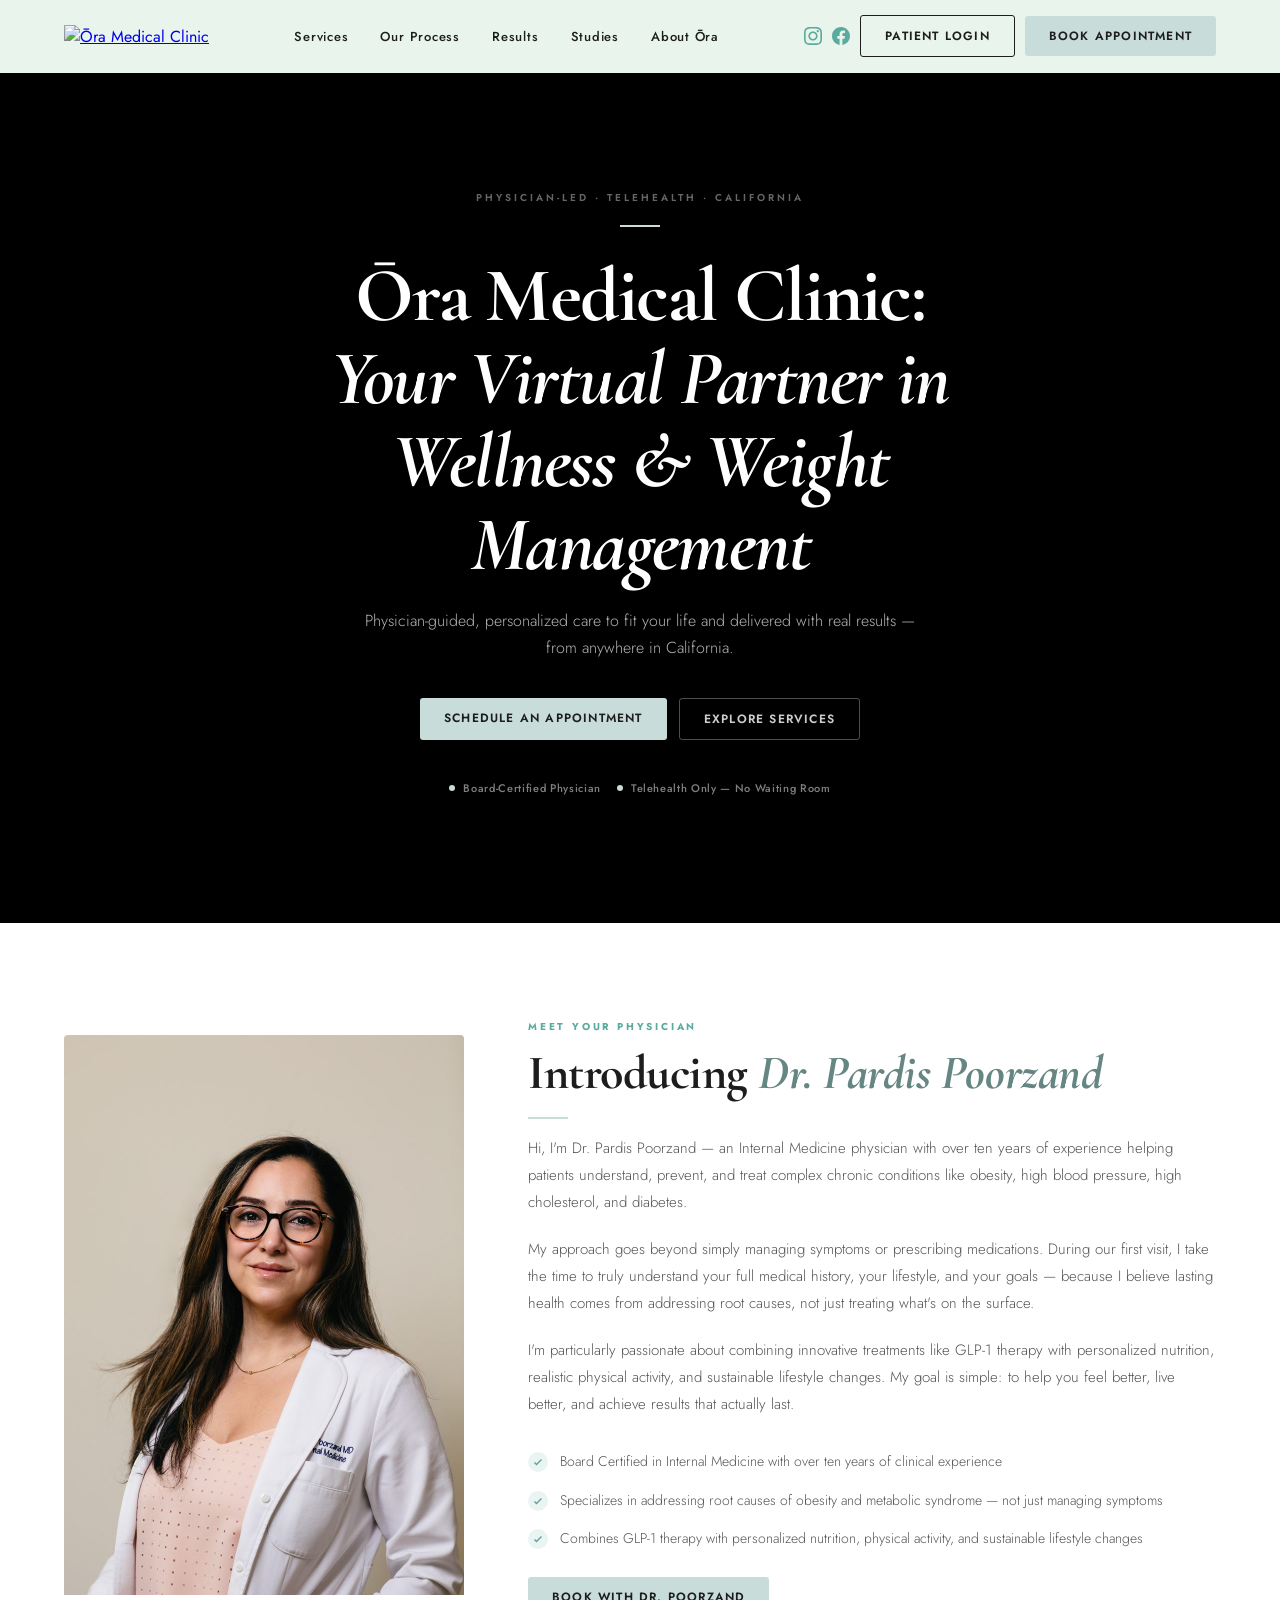
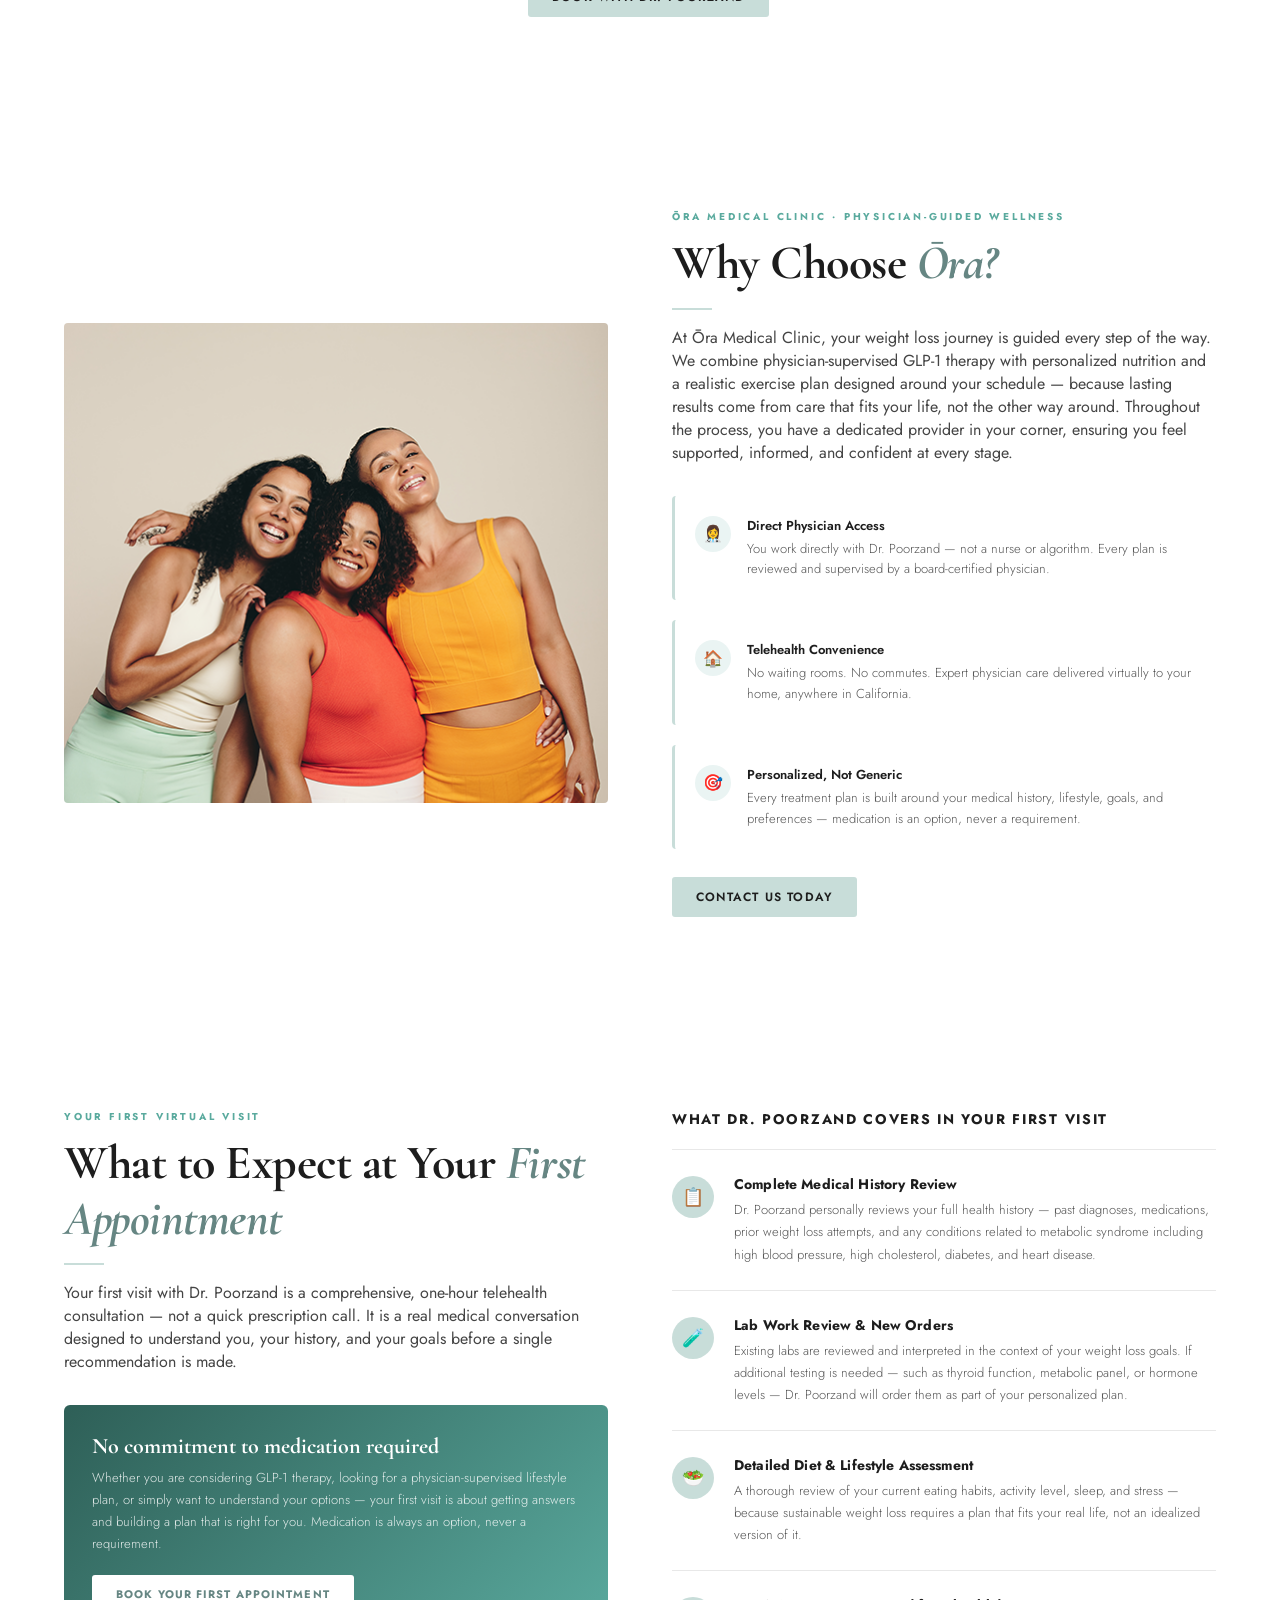
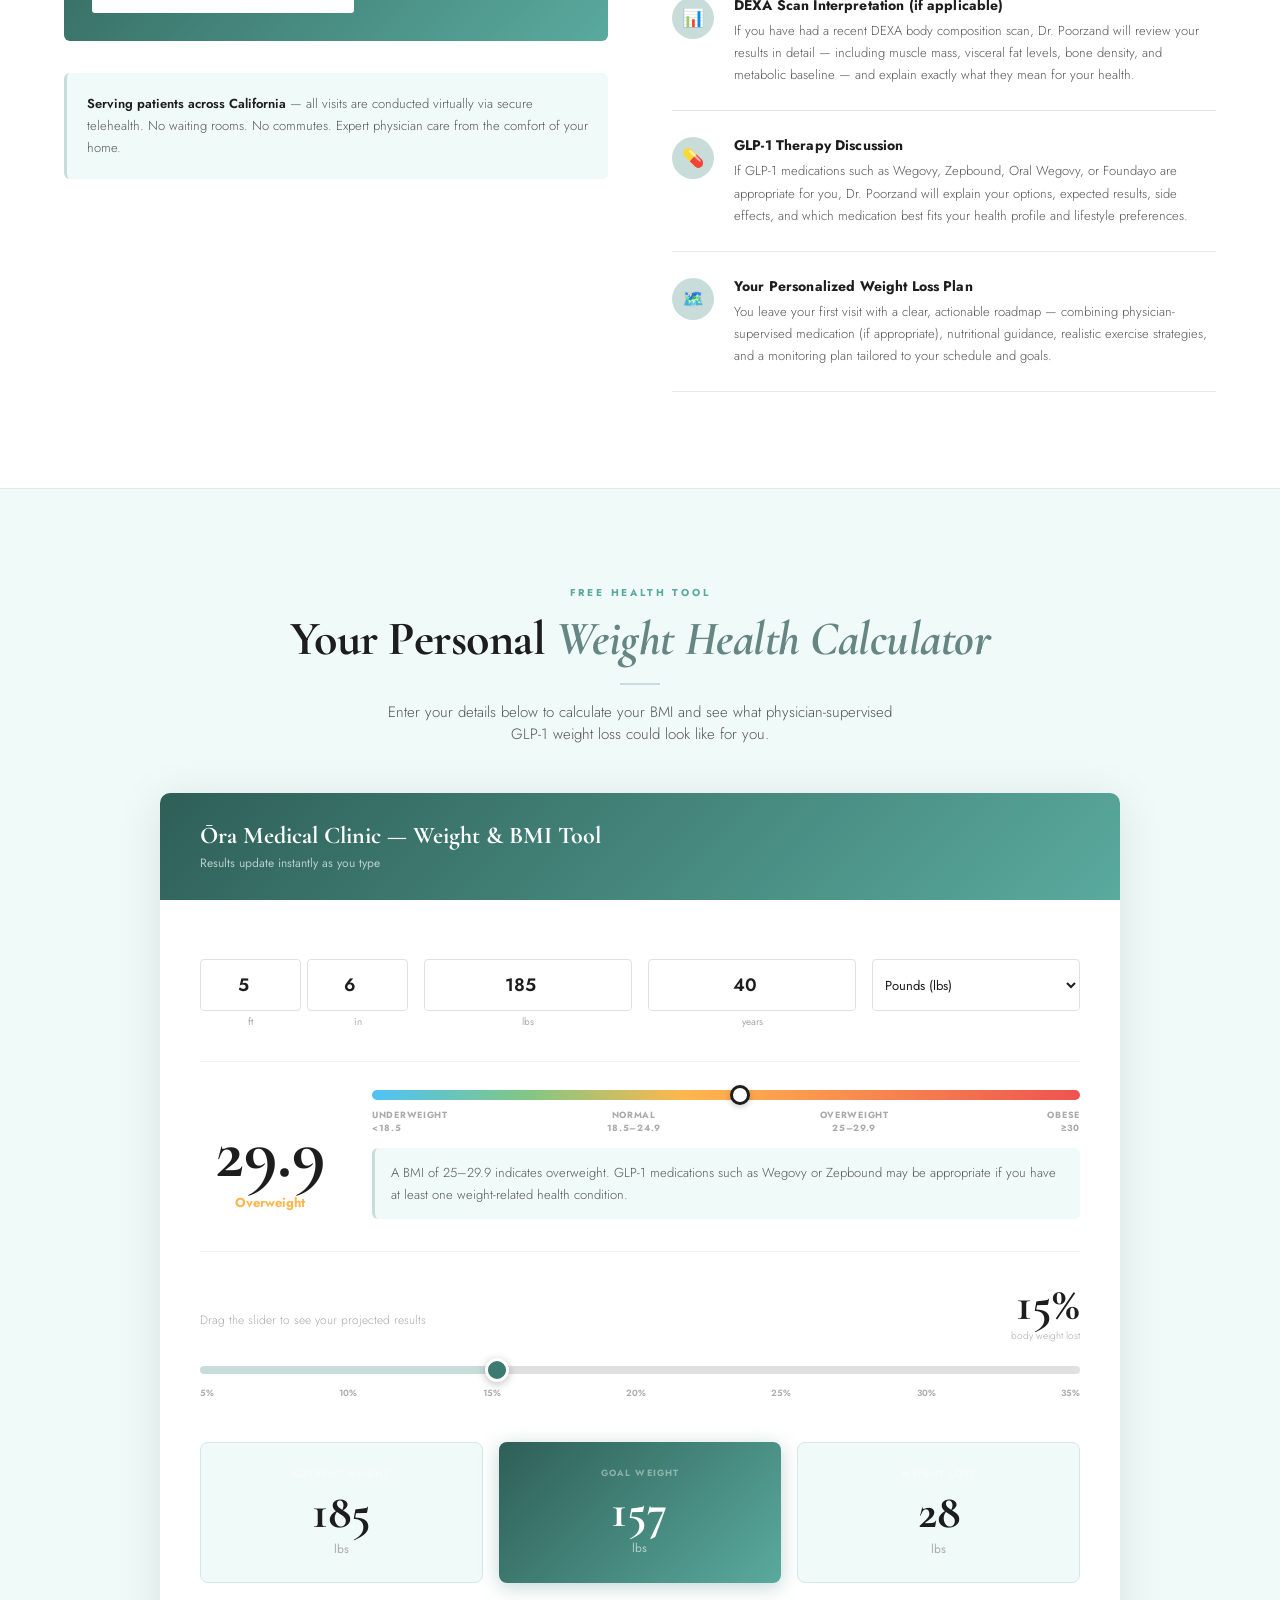
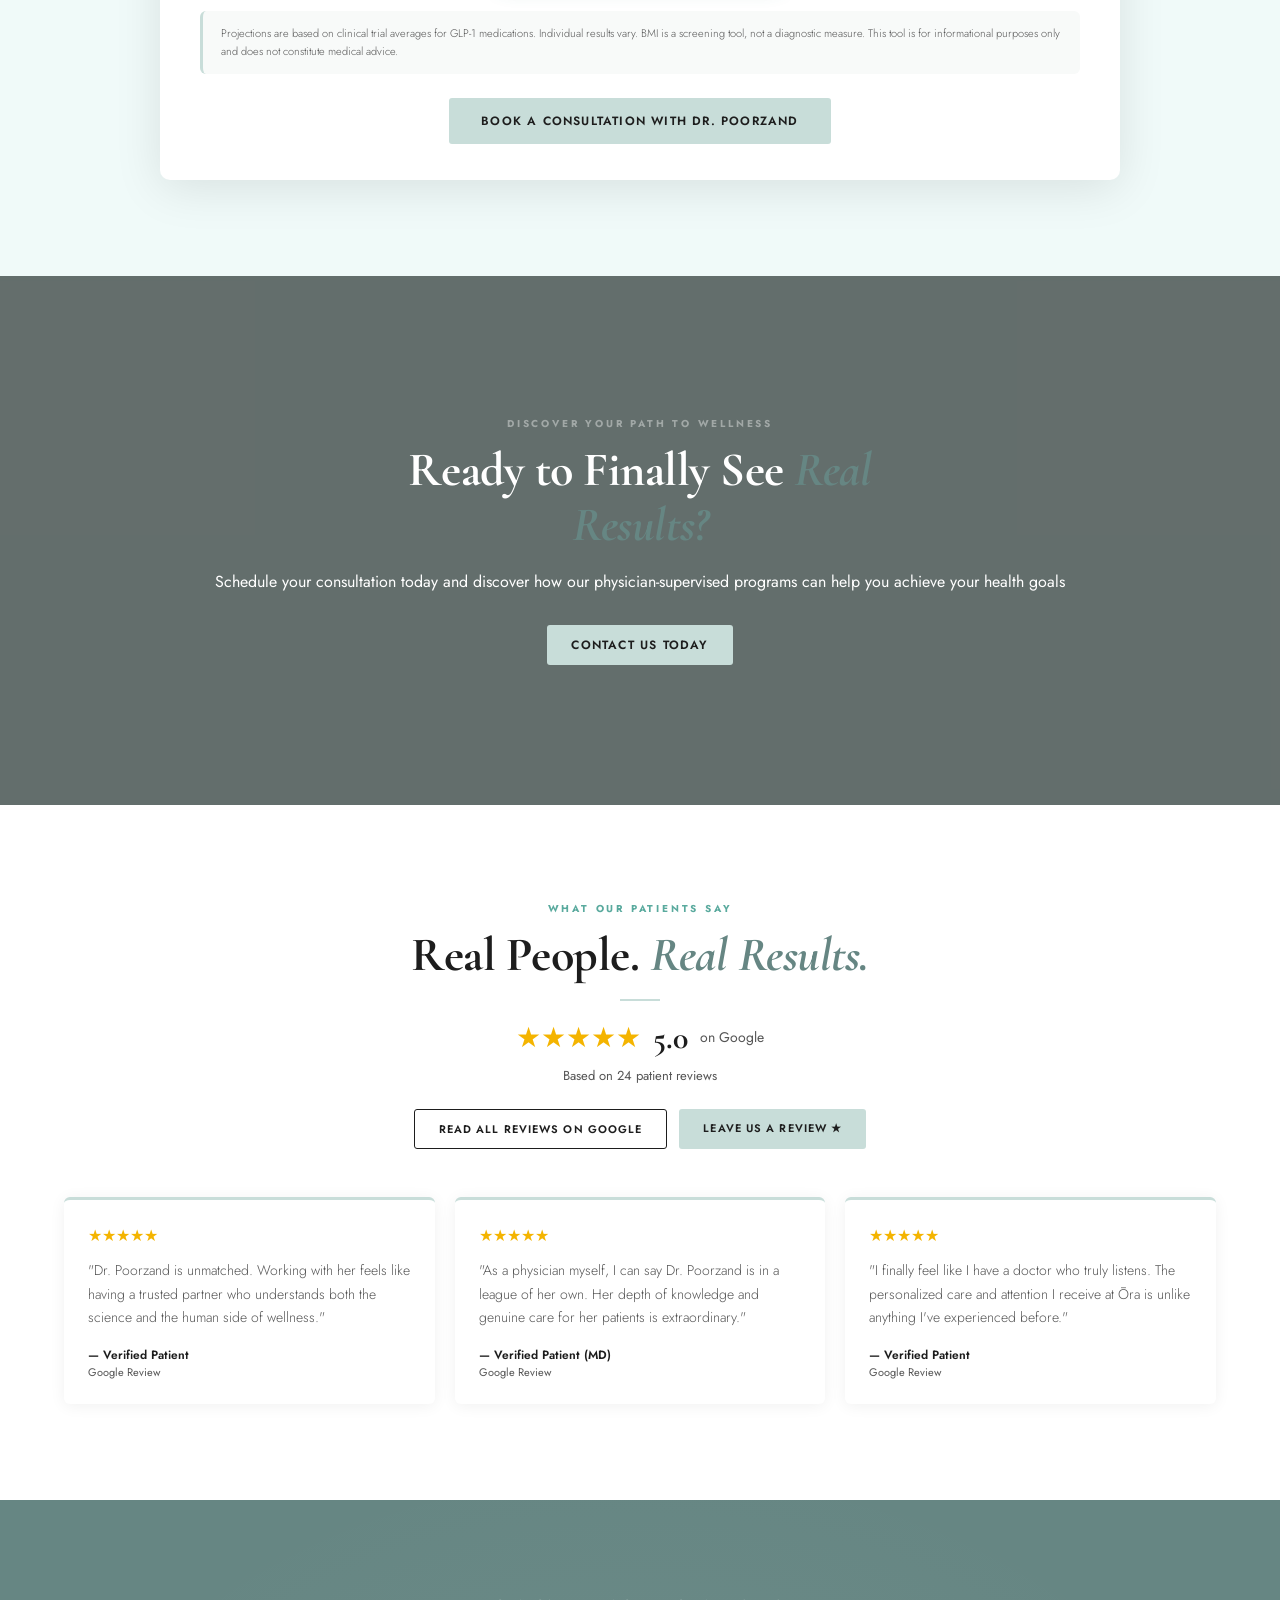
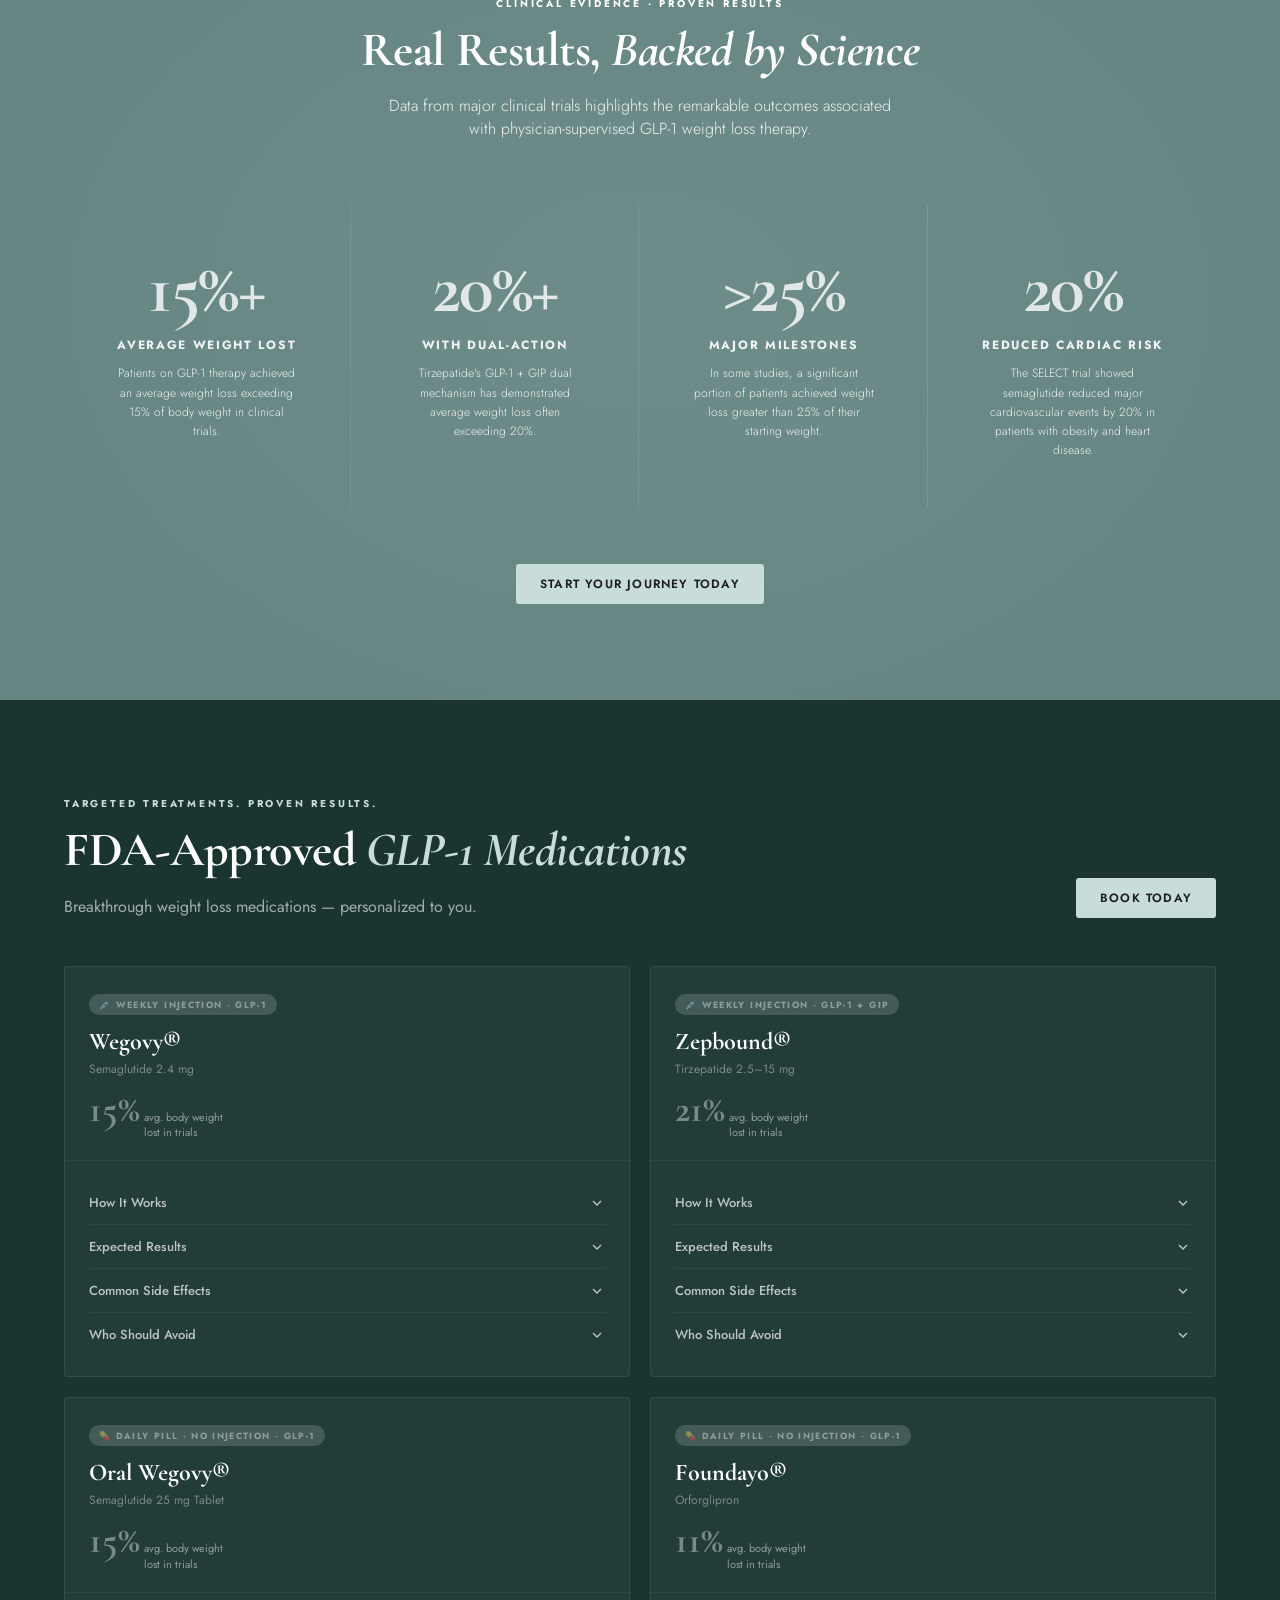
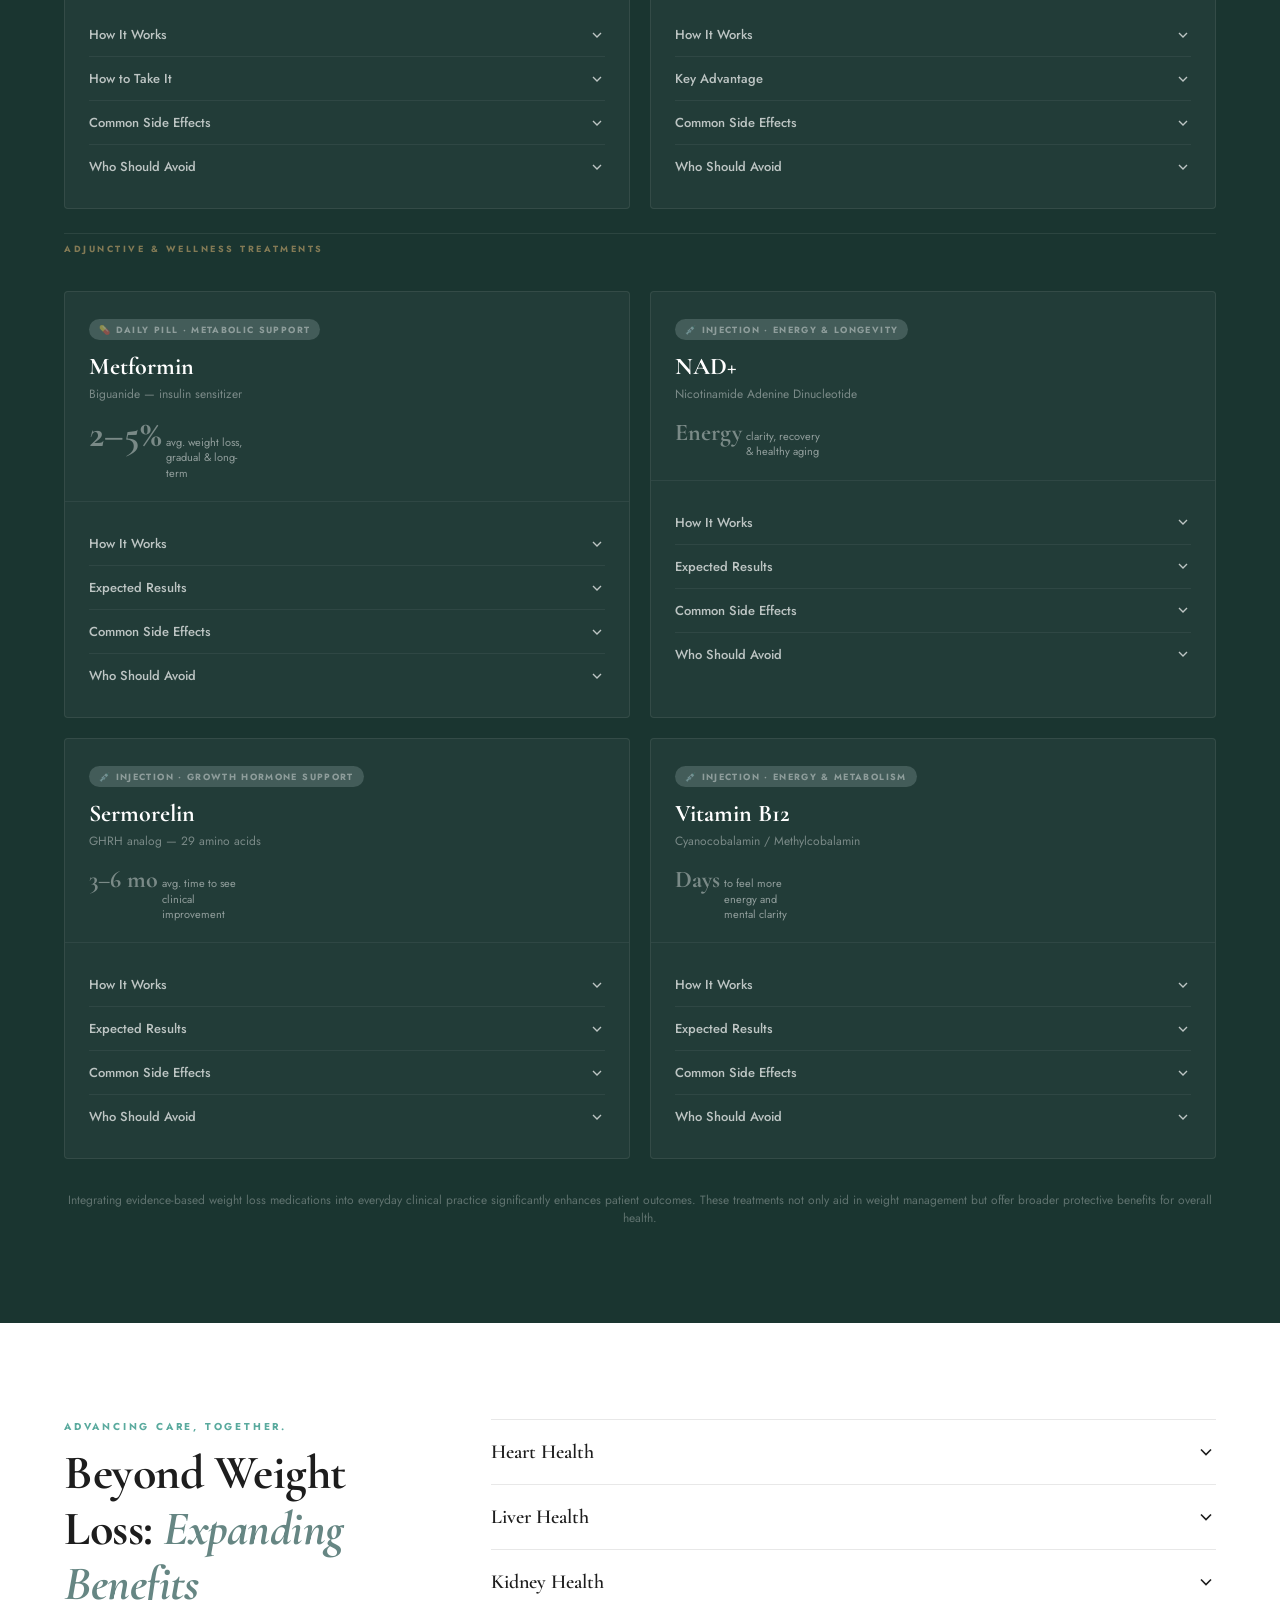
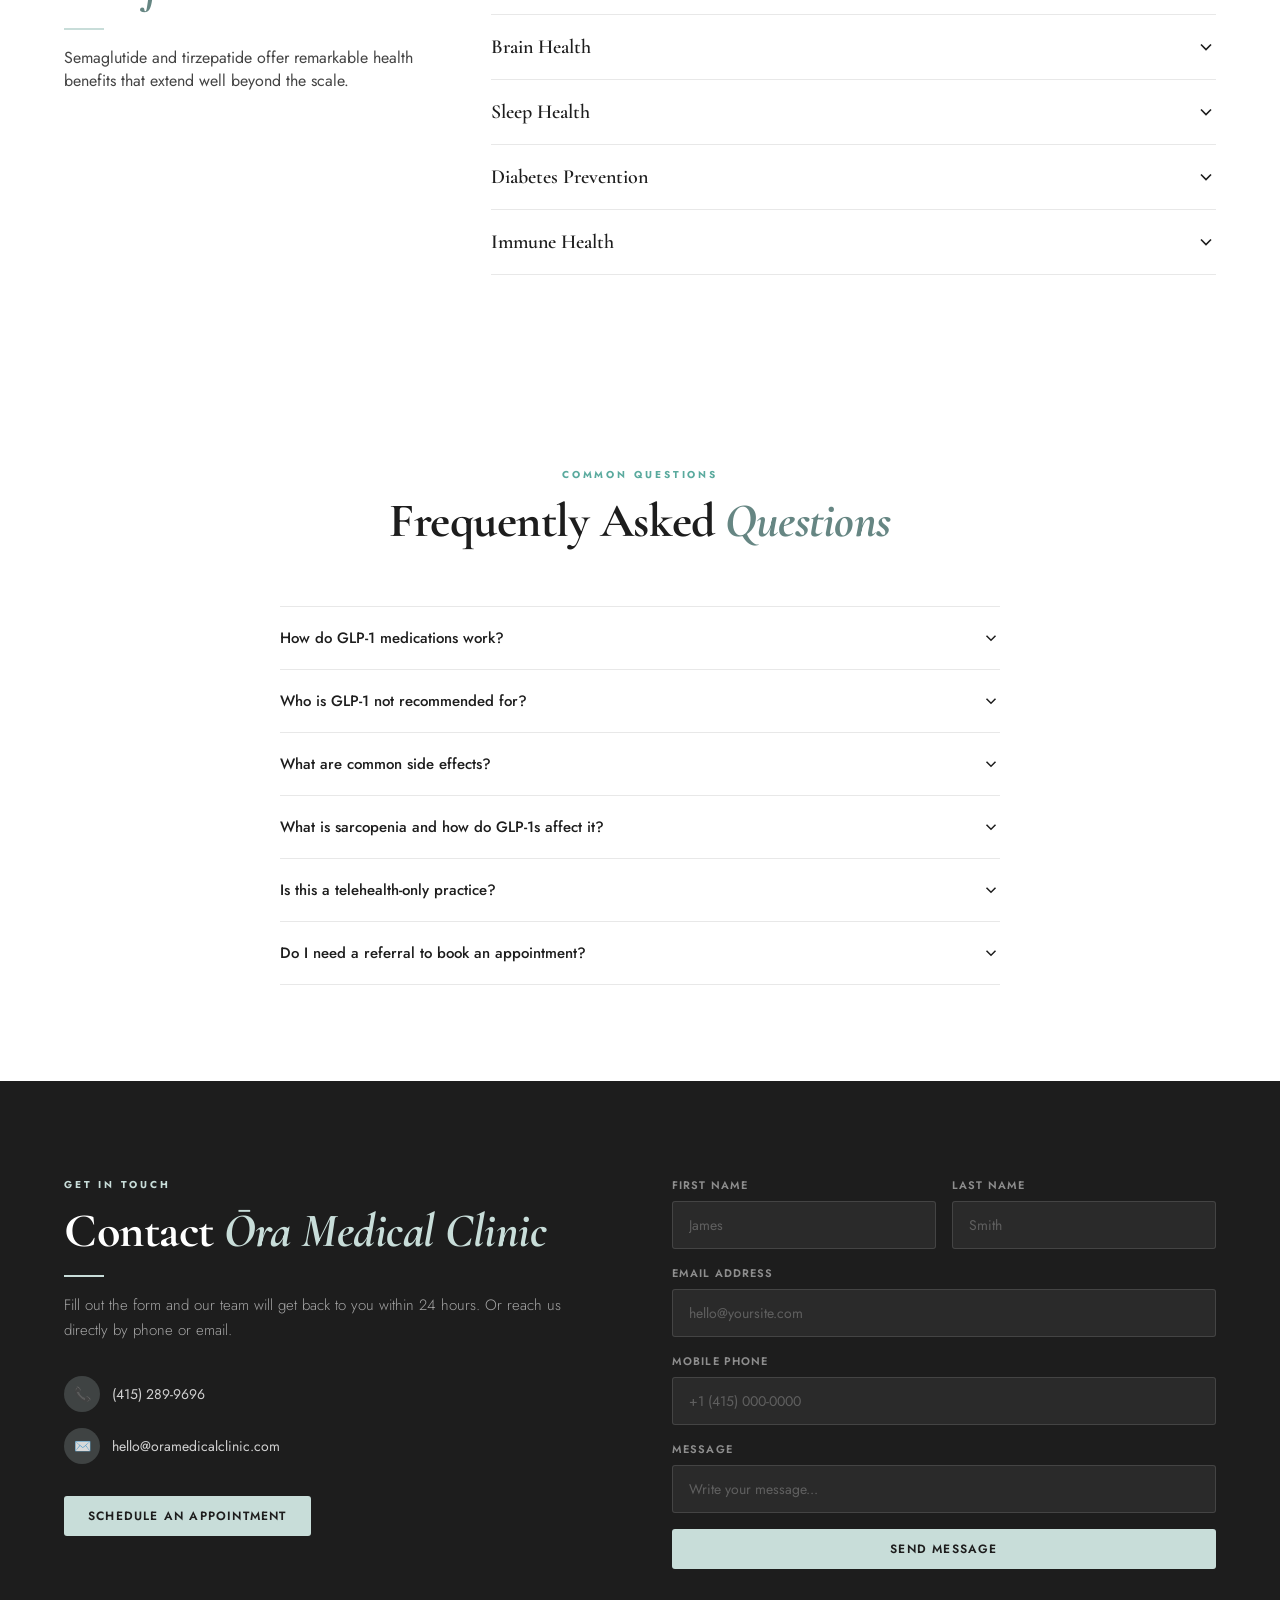
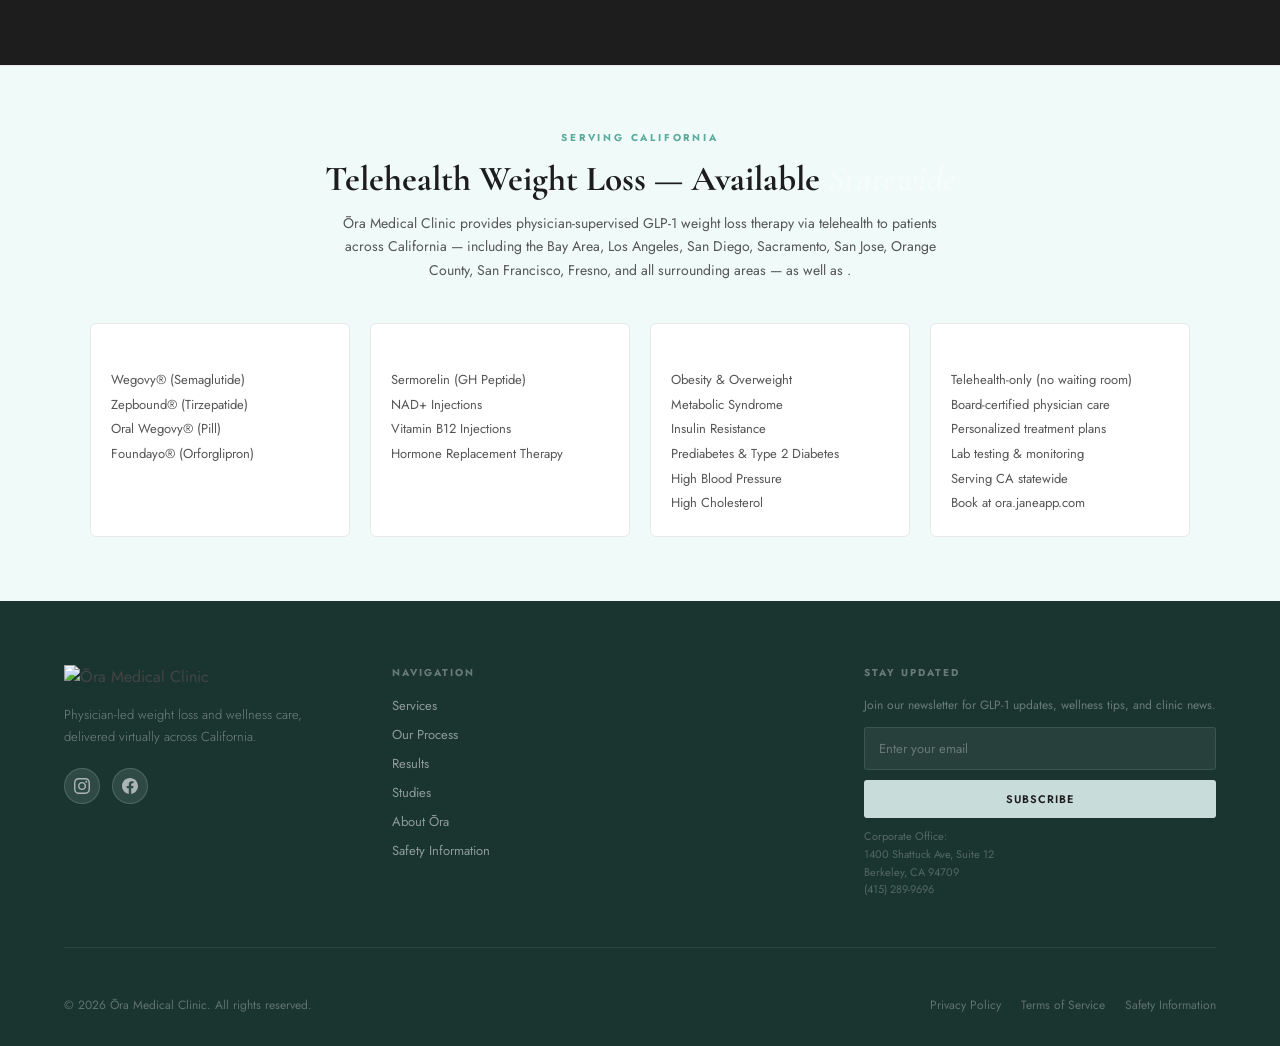
==== commit 7790d243: "changes to stats section colors" ====
--- a/index.html
+++ b/index.html
@@ -191,7 +191,7 @@
 
 /* # addition for video */
 .hero-bg{position:absolute;inset:0;z-index:0;overflow:hidden;}
-.hero-bg video{position:absolute;inset:0;width:100%;height:100%;object-fit:cover;opacity:0.45;}
+.hero-bg video{position:absolute;inset:0;width:100%;height:100%;object-fit:cover;opacity:1.0;}
 .hero-bg::after{content:'';position:absolute;inset:0;background:rgba(0,0,0,0.0);}
 
 /* .hero-pattern{position:absolute;inset:0;background-image:radial-gradient(circle at 20% 50%,rgba(200,221,217,0.15) 0%,transparent 50%),radial-gradient(circle at 80% 20%,rgba(200,221,217,0.08) 0%,transparent 40%);z-index:1;} */
@@ -248,22 +248,22 @@
 
 /* ── STATS ── */
 /* ── STATS REDESIGN ── */
-.stats-section-wrap{background:linear-gradient(135deg,#1a3530 0%,#2e5f57 60%,#1a3530 100%);padding:96px 5%;position:relative;overflow:hidden;}
+.stats-section-wrap{background:var(--new-green);padding:96px 5%;position:relative;overflow:hidden;}
 .stats-section-wrap::before{content:'';position:absolute;inset:0;background:radial-gradient(ellipse 70% 80% at 50% 50%,rgba(200,221,217,0.08) 0%,transparent 70%);}
 .stats-inner{max-width:1200px;margin:0 auto;position:relative;z-index:1;}
 .stats-header{text-align:center;margin-bottom:64px;}
-.stats-header .section-tag{color:#5aaa9e;}
+.stats-header .section-tag{color:white;}
 .stats-header .section-h2{color:#ffffff;}
-.stats-header .section-h2 em{color:#5aaa9e;}
-.stats-header p{color:rgba(255,255,255,0.6);font-size:16px;font-weight:300;max-width:520px;margin:0 auto;}
+.stats-header .section-h2 em{color:white;}
+.stats-header p{color:rgba(255,255,255,0.9);font-size:16px;font-weight:300;max-width:520px;margin:0 auto;}
 .stats-row{display:grid;grid-template-columns:repeat(4,1fr);gap:2px;}
 .stat-block{padding:48px 32px;text-align:center;position:relative;border-right:1px solid rgba(200,221,217,0.15);}
 .stat-block:last-child{border-right:none;}
 .stat-block::before{content:'';position:absolute;top:0;left:50%;transform:translateX(-50%);width:40px;height:3px;background:#c8ddd9;opacity:0;}
 .stat-block:hover::before{opacity:1;transition:opacity 0.3s;}
-.stat-big{font-family:'Cormorant Garamond',serif;font-size:72px;font-weight:700;color:rgba(255,255,255,0.4);line-height:1;letter-spacing:-0.02em;margin-bottom:12px;}
+.stat-big{font-family:'Cormorant Garamond',serif;font-size:72px;font-weight:700;color:rgba(255,255,255,0.8);line-height:1;letter-spacing:-0.02em;margin-bottom:12px;}
 .stat-title{font-size:12px;font-weight:700;letter-spacing:0.14em;text-transform:uppercase;color:rgba(255,255,255,0.9);margin-bottom:10px;}
-.stat-body{font-size:12px;font-weight:300;color:rgba(255,255,255,0.5);line-height:1.6;max-width:180px;margin:0 auto;}
+.stat-body{font-size:12px;font-weight:300;color:rgba(255,255,255,0.9);line-height:1.6;max-width:180px;margin:0 auto;}
 .stats-cta{text-align:center;margin-top:56px;}
 @media(max-width:900px){
   .stats-row{grid-template-columns:1fr 1fr;}
@@ -503,7 +503,7 @@
   <div class="container">
     <div class="about-grid">
       <div class="about-image">
-        <img src="[data-uri]" alt="Dr. Pardis Poorzand, MD — Ōra Medical Clinic"/>
+        <img src="drpoorzand.jpeg" alt="Dr. Pardis Poorzand, MD — Ōra Medical Clinic"/>
       </div>
       <div>
         <div class="section-tag">Meet Your Physician</div>
@@ -1330,7 +1330,7 @@
         <a href="https://ora.janeapp.com/" target="_blank" class="btn btn-primary">Book with Armeghan</a>
       </div>
       <div class="team-image">
-        <img src="[data-uri]" alt="Armeghan Bagherpour, PA-C — Ōra Medical Clinic"/>
+        <img src="[data-uri]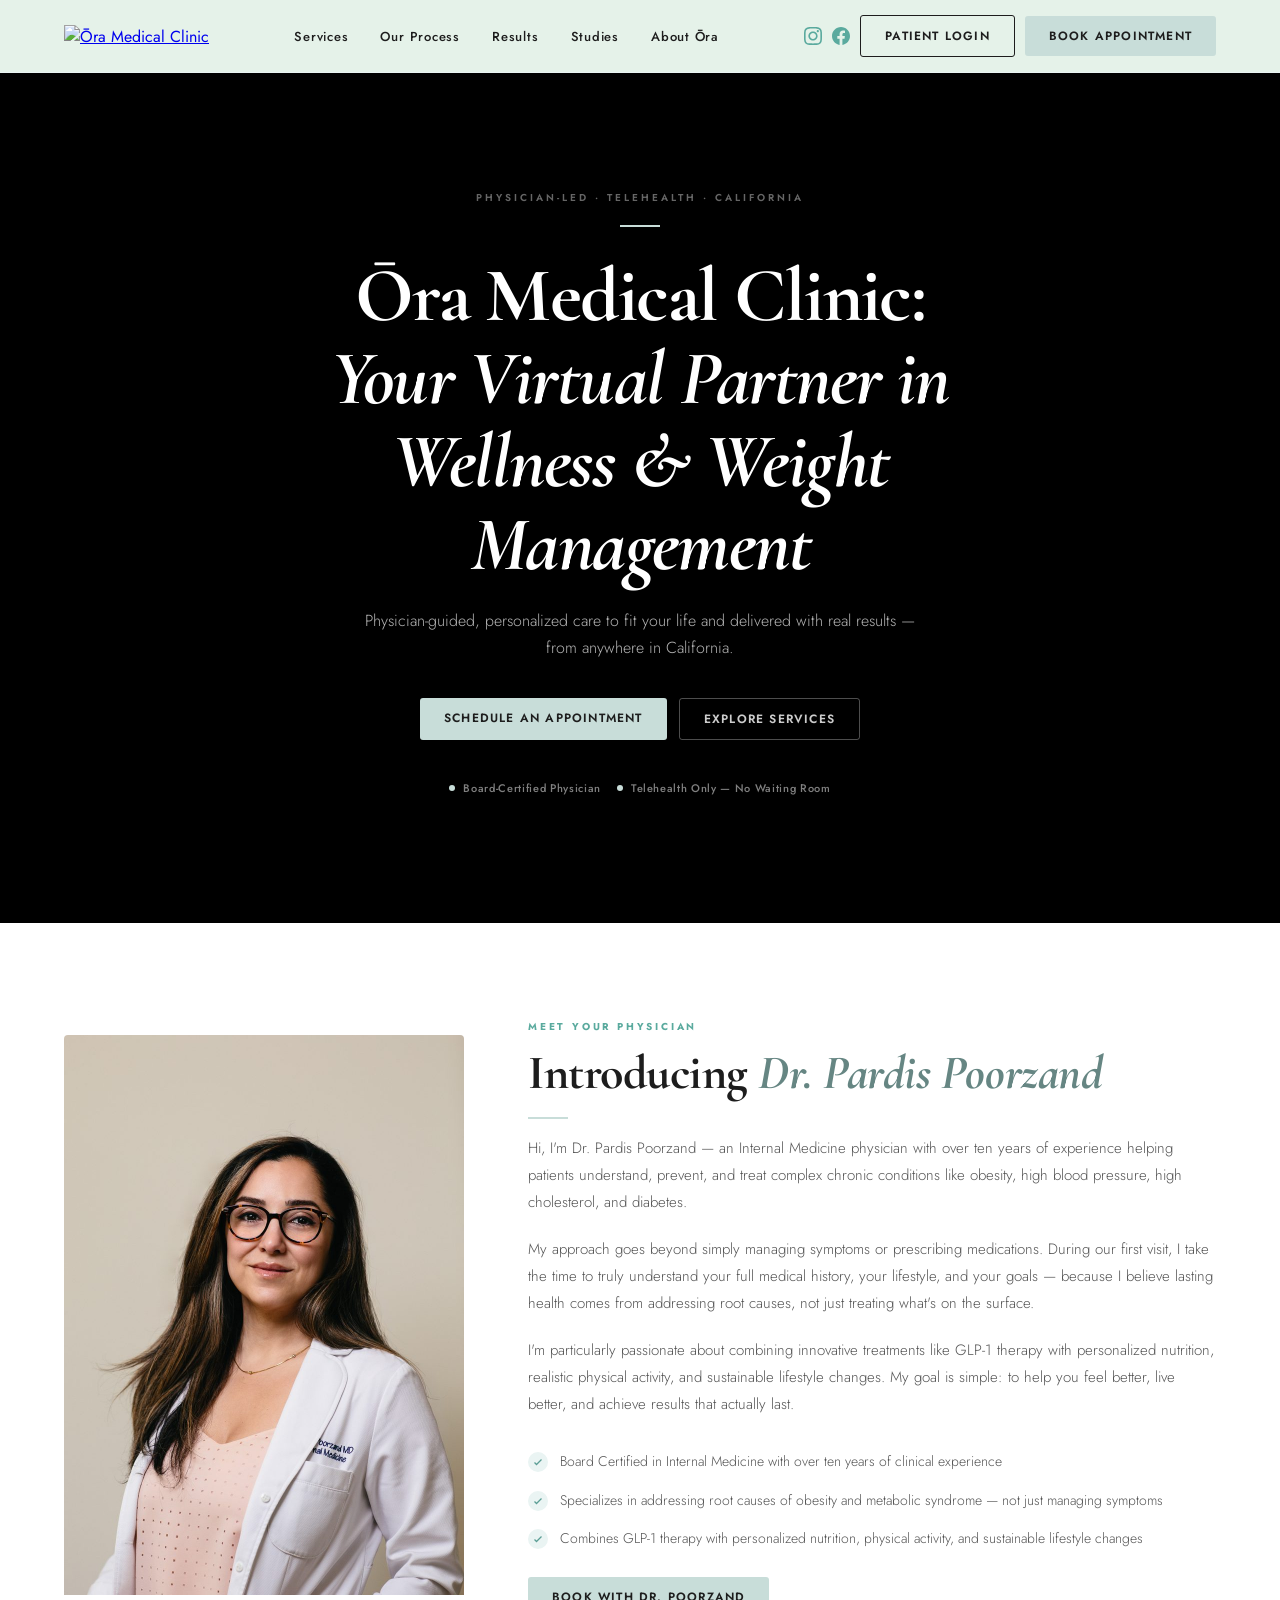
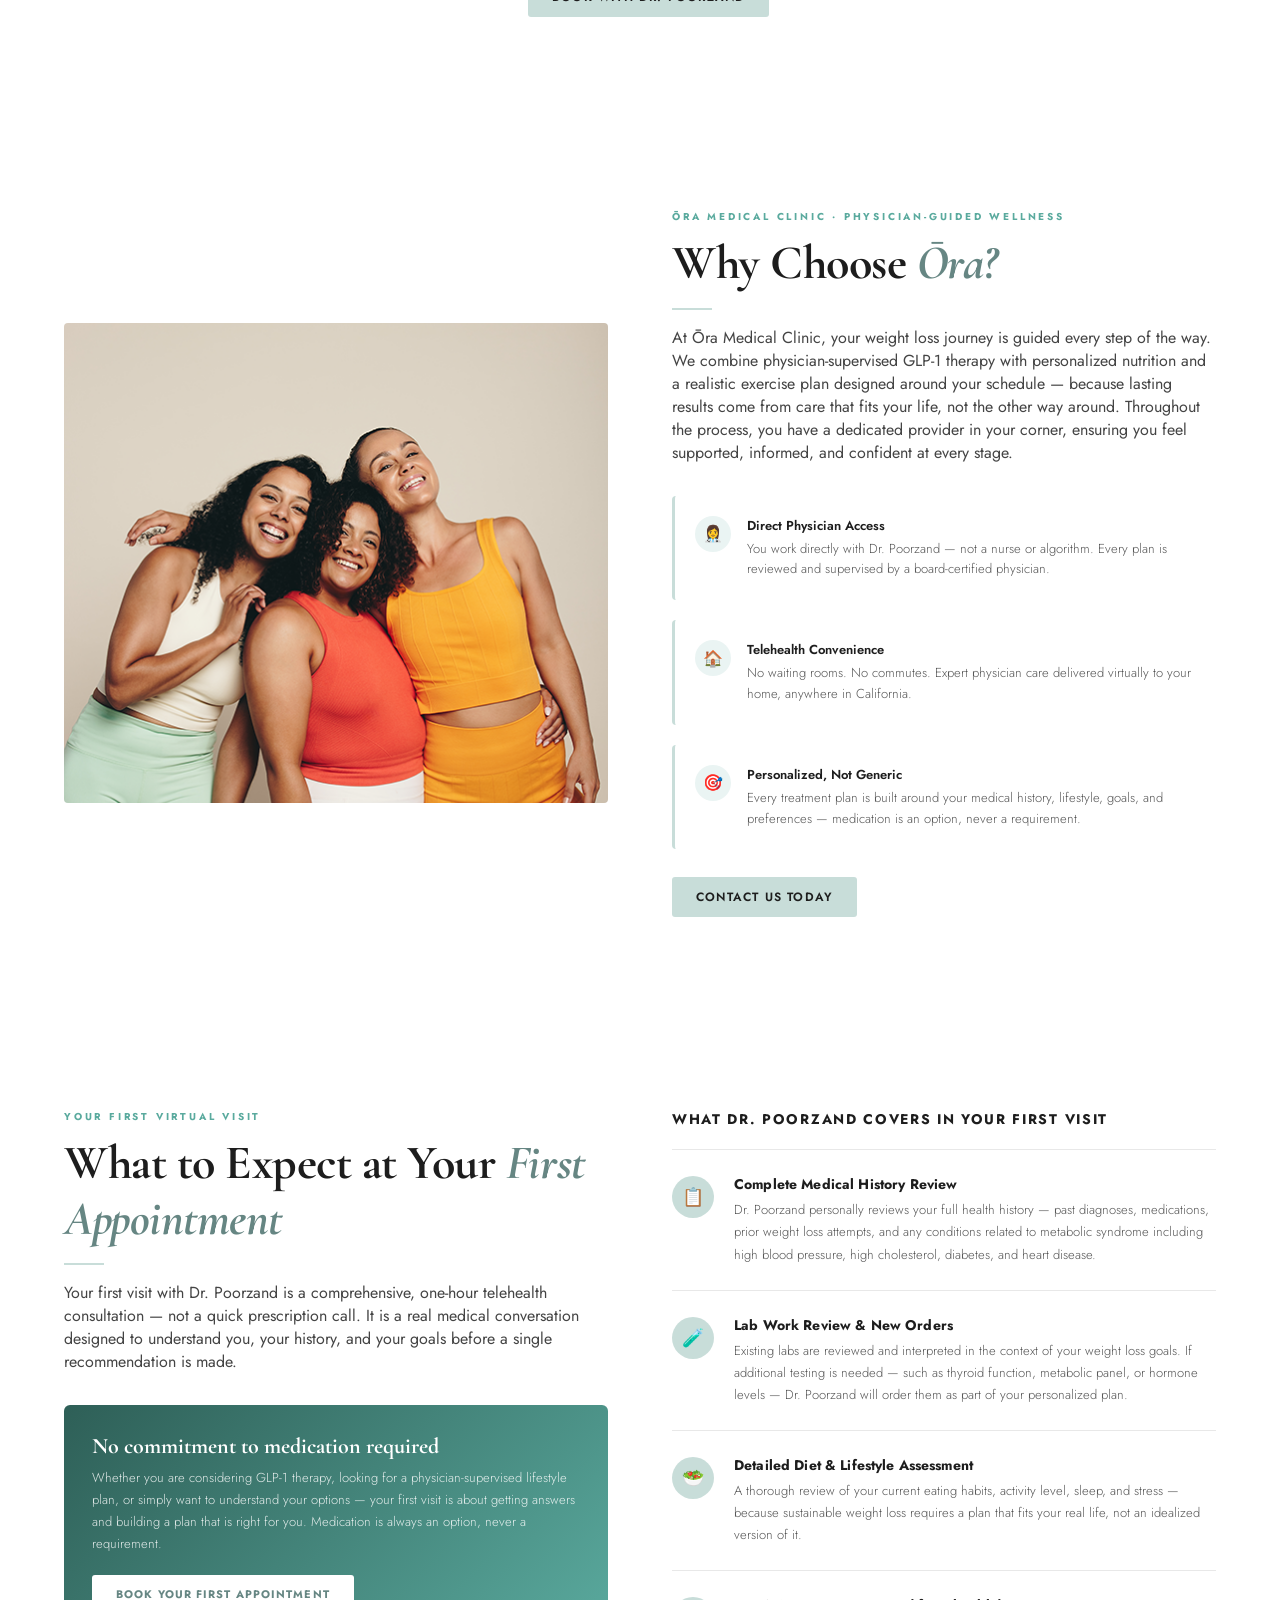
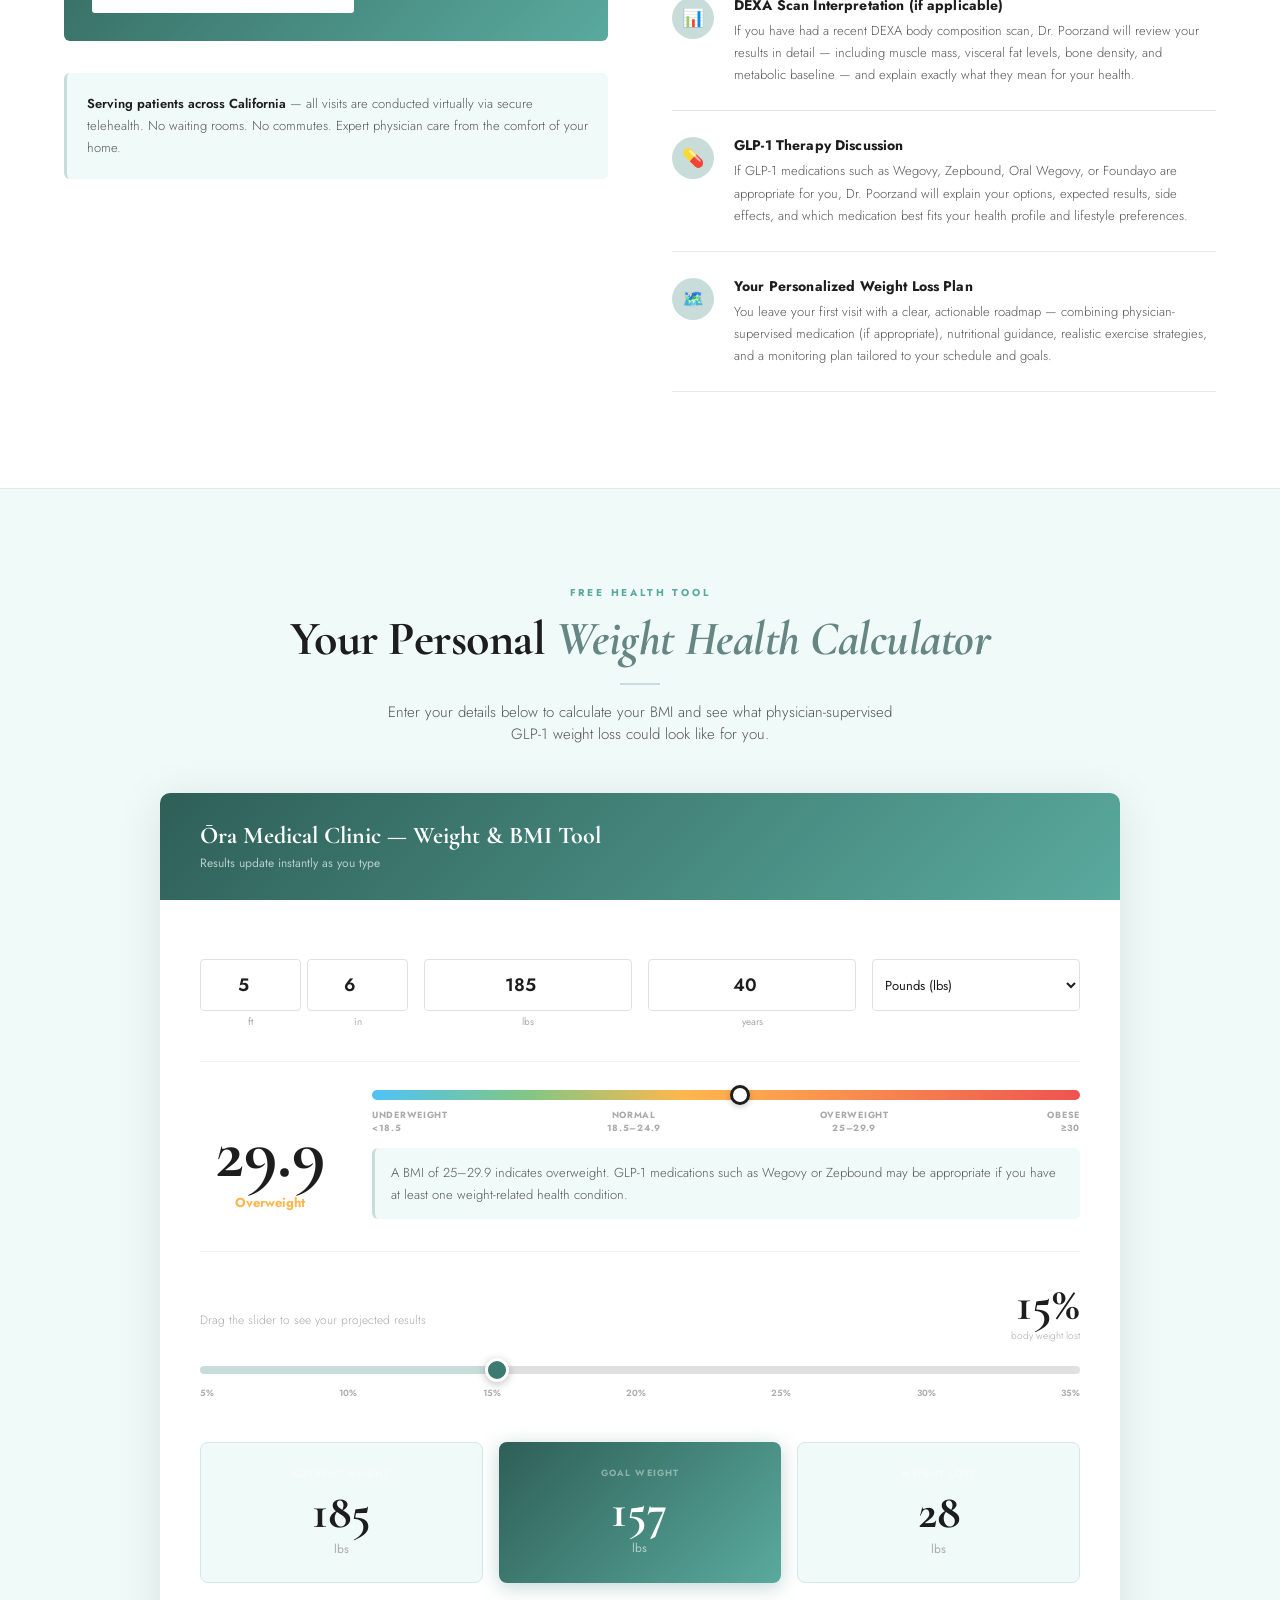
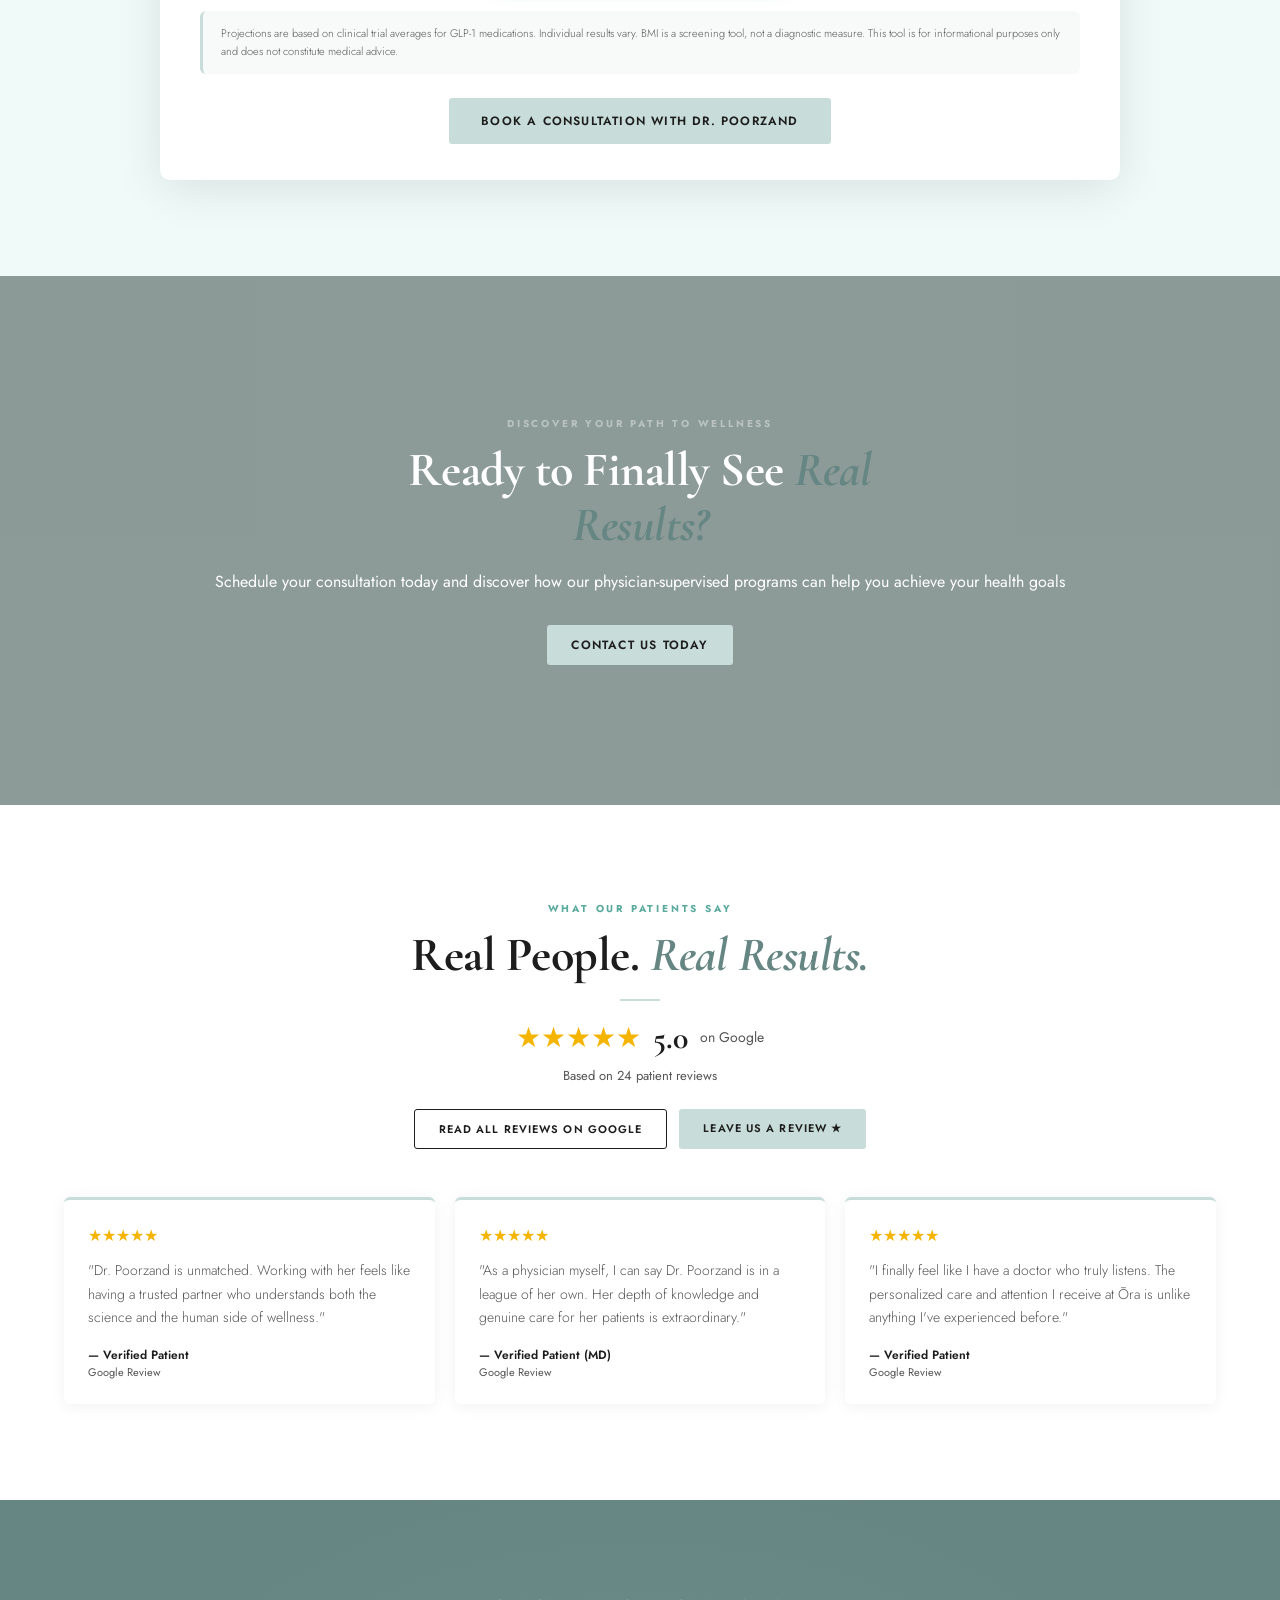
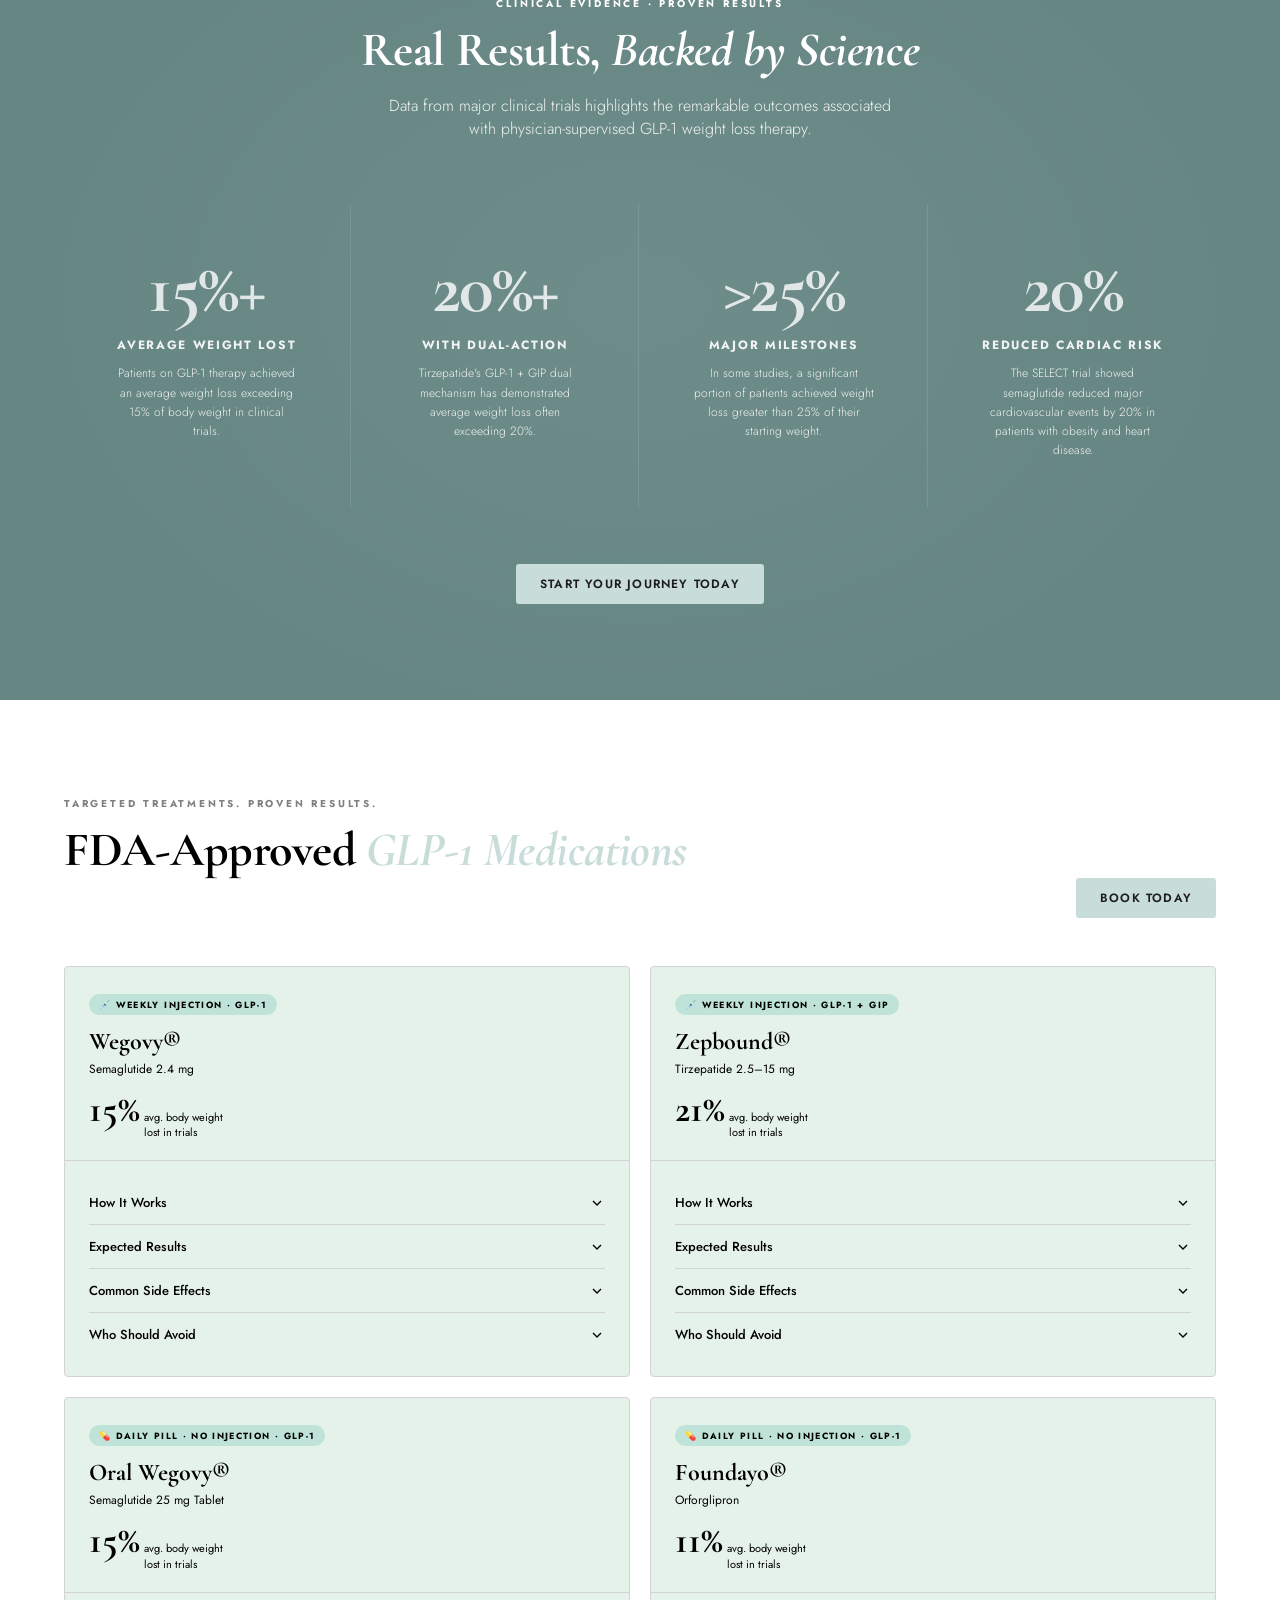
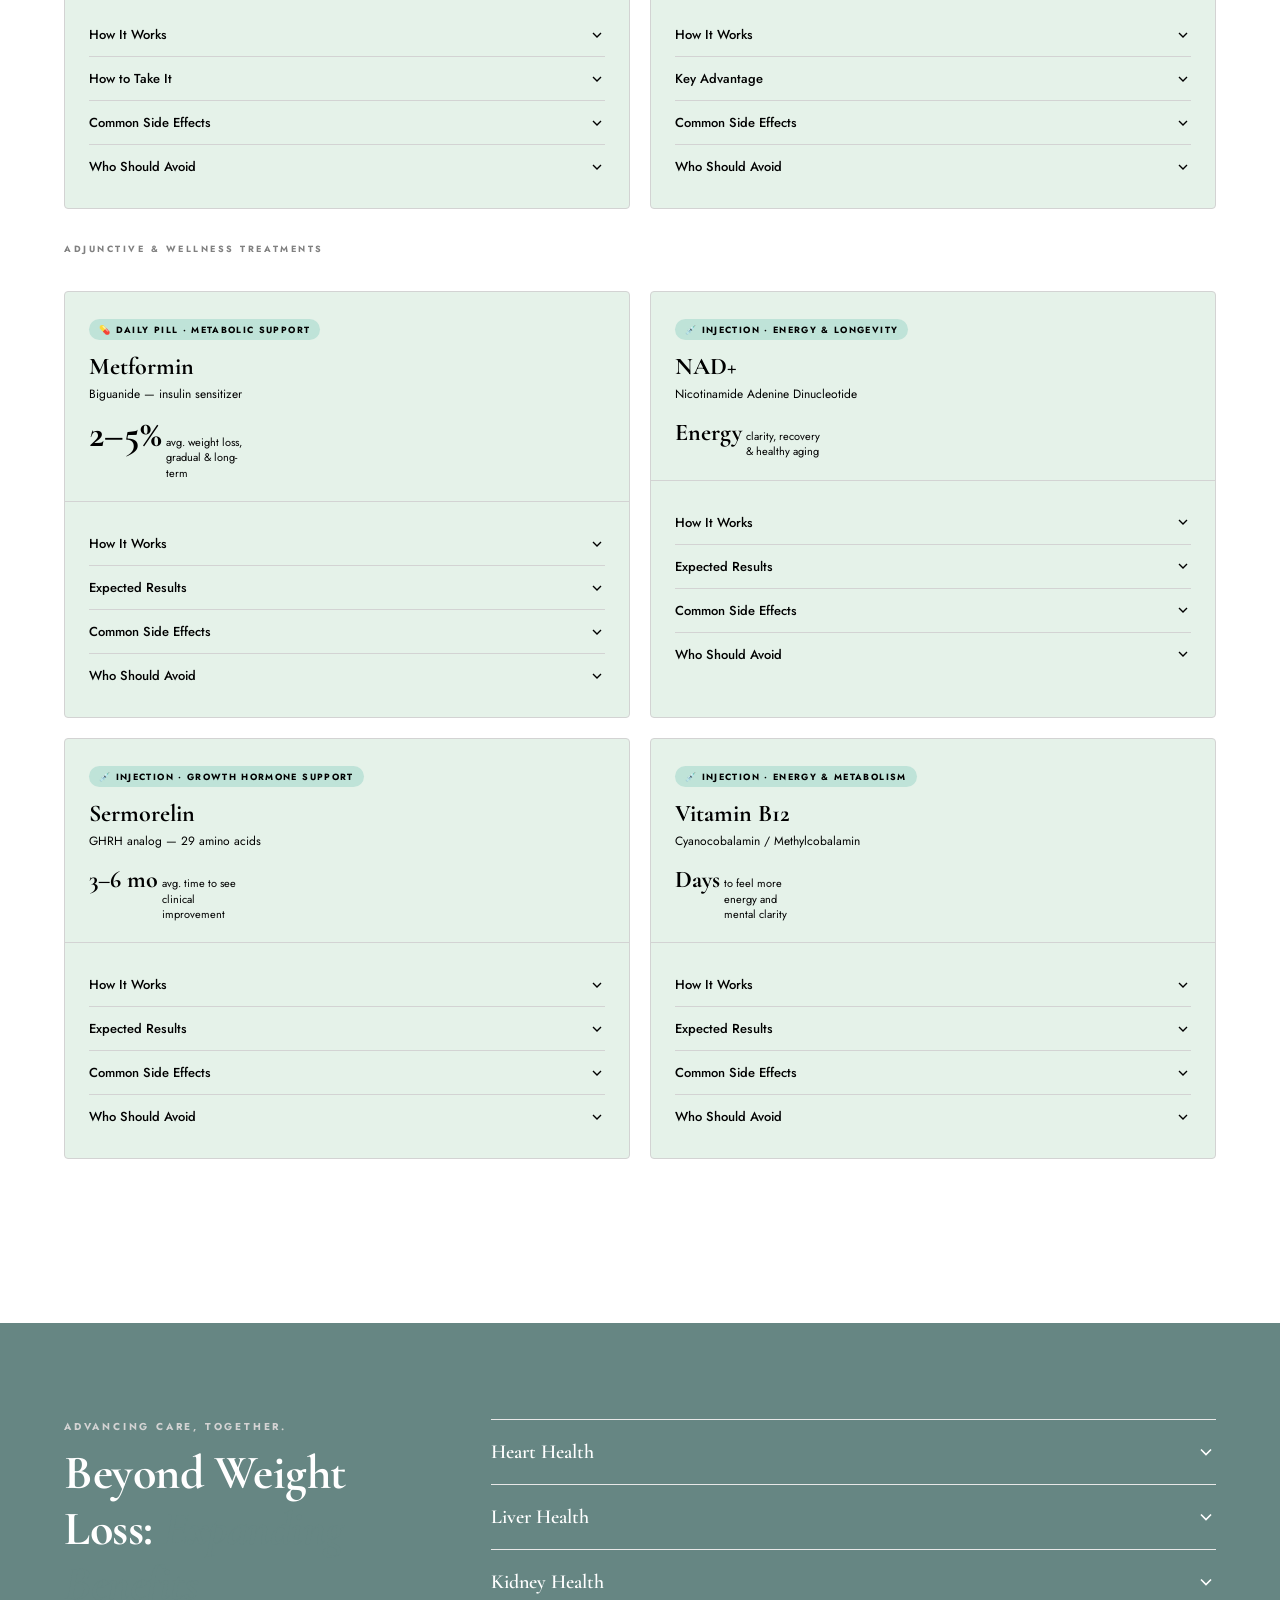
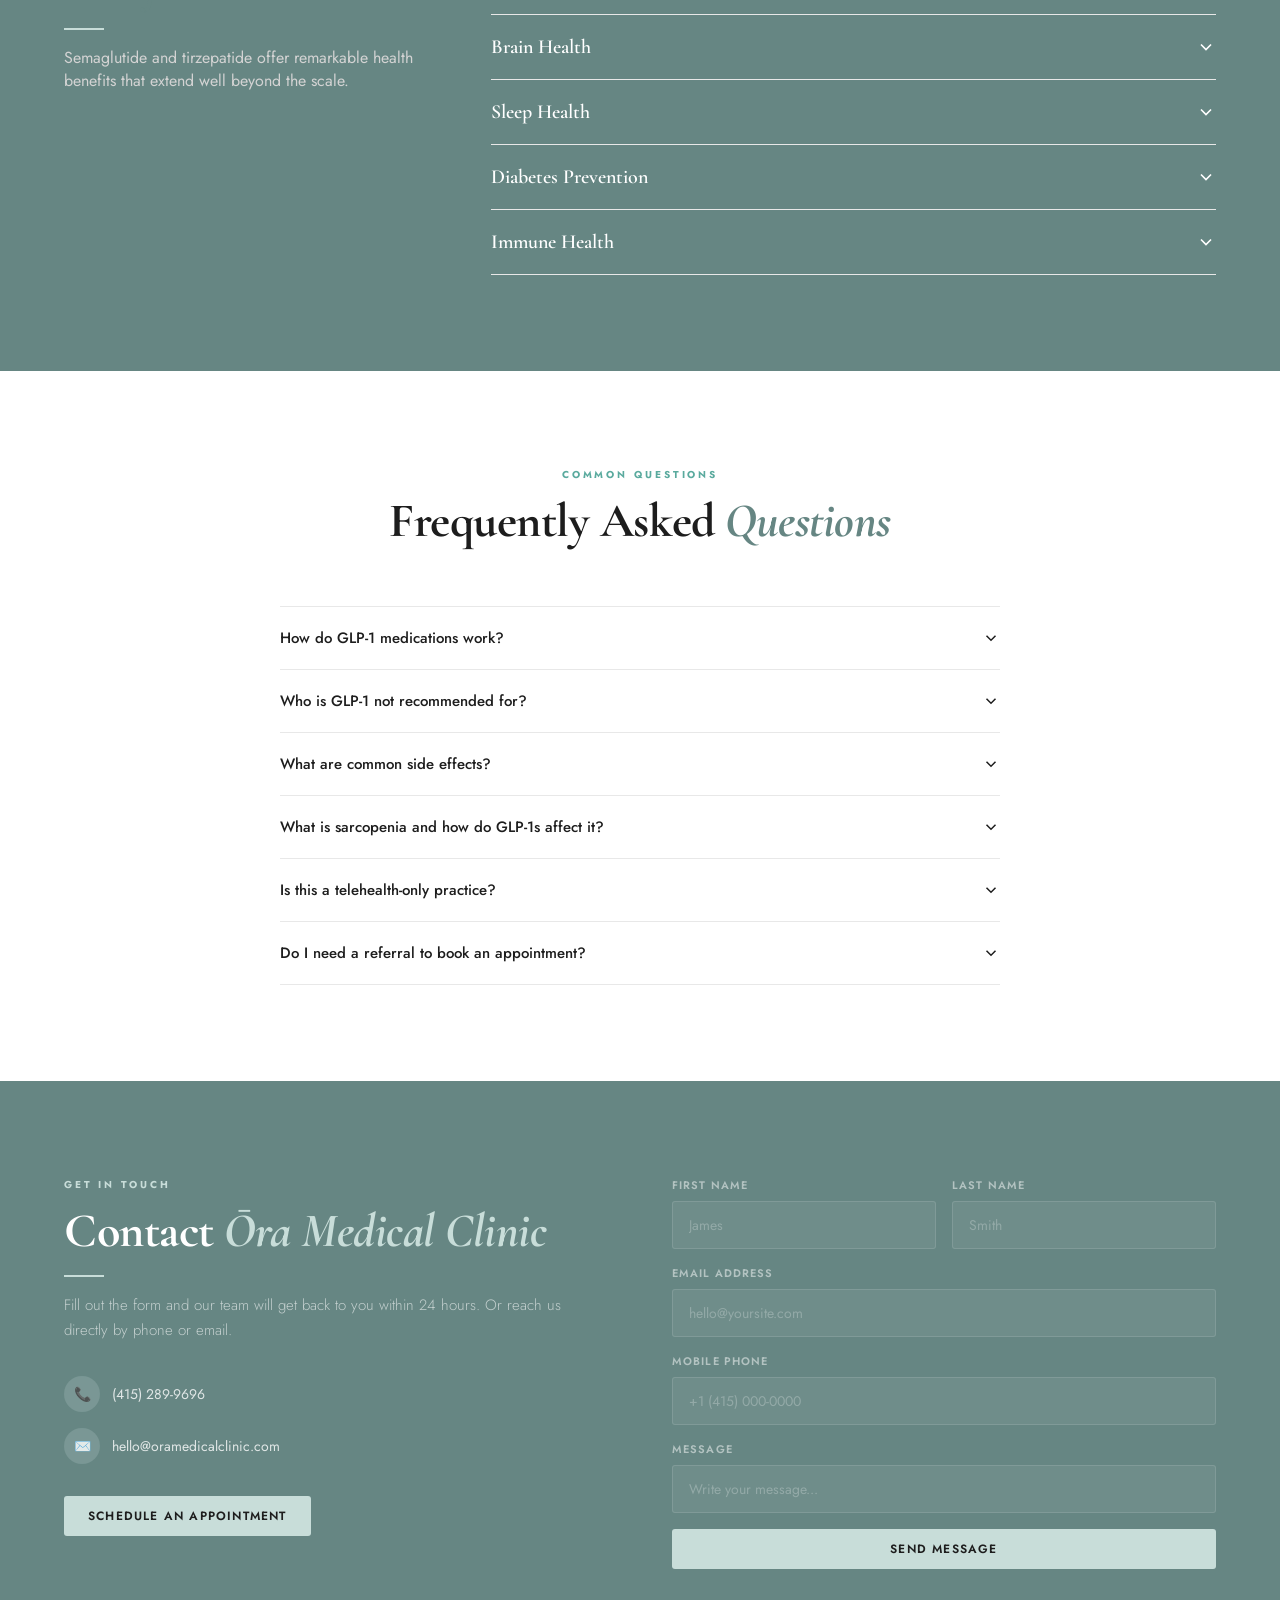
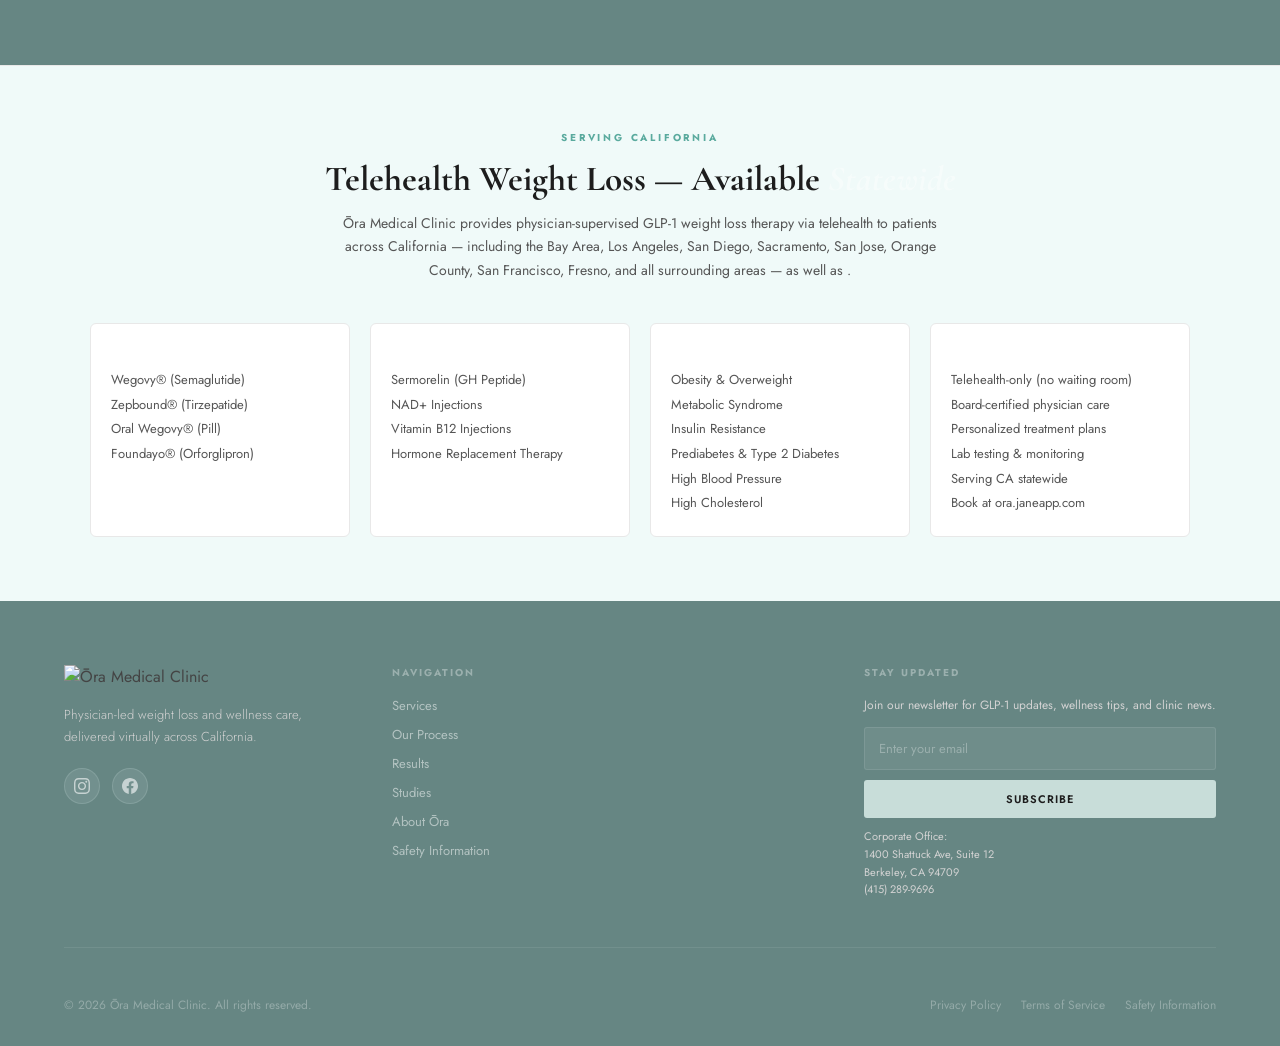
==== commit 80edf3c4: "color changes mainly" ====
--- a/index.html
+++ b/index.html
@@ -161,6 +161,7 @@
   --gold-l:   #f0faf9;
   --new-green: #668683;
   --new-cream: #e9f4ec;
+  --new-accent: #E5F2E9;
   --new-font: 'Poppins',sans-serif;
   --old-font: 'Cormorant Garamond',serif;
 }
@@ -169,7 +170,7 @@
 body{font-family:'Jost',sans-serif;color:#444444;background:#ffffff;-webkit-font-smoothing:antialiased;}
 
 /* ── NAV ── */
-.nav{position:fixed;top:0;left:0;right:0;z-index:100;background:var(--new-cream);backdrop-filter:blur(8px);border-bottom:1px solid #eaf4f3;padding:0 5%;}
+.nav{position:fixed;top:0;left:0;right:0;z-index:100;background:var(--new-accent);backdrop-filter:blur(8px);border-bottom:1px solid #eaf4f3;padding:0 5%;}
 .nav-inner{max-width:1200px;margin:0 auto;display:flex;align-items:center;justify-content:space-between;height:72px;}
 .nav-logo img{height:70px;width:auto;}
 .nav-links{display:flex;align-items:center;gap:32px;}
@@ -272,42 +273,42 @@
 }
 
 /* ── MEDICATIONS ── */
-.meds-section{background:#1a3530;}
+.meds-section{background:var(--white);}
 .meds-section .section-tag{color:var(--gold);}
-.meds-section .section-h2{color:var(--white);}
+.meds-section .section-h2{color:black;}
 .meds-section .section-lead{color:rgba(255,255,255,0.6);}
-.meds-header{display:flex;justify-content:space-between;align-items:flex-end;margin-bottom:48px;flex-wrap:wrap;gap:24px;}
+.meds-header{color:black;display:flex;justify-content:space-between;align-items:flex-end;margin-bottom:48px;flex-wrap:wrap;gap:24px;}
 .meds-grid{display:grid;grid-template-columns:repeat(2,1fr);gap:20px;}
-.med-card{background:rgba(255,255,255,0.04);border:1px solid rgba(255,255,255,0.08);border-radius:4px;overflow:hidden;transition:border-color 0.25s;}
-.med-card:hover{border-color:rgba(201,169,110,0.4);}
-.med-card-head{padding:24px 24px 20px;border-bottom:1px solid rgba(255,255,255,0.06);}
-.med-badge{display:inline-block;font-size:9px;font-weight:700;letter-spacing:0.15em;text-transform:uppercase;padding:4px 10px;border-radius:20px;background:rgba(200,221,217,0.2);color:rgba(255,255,255,0.4);margin-bottom:12px;}
-.med-name{font-family:'Cormorant Garamond',serif;font-size:24px;font-weight:700;color:var(--white);margin-bottom:4px;}
-.med-generic{font-size:12px;color:rgba(255,255,255,0.4);margin-bottom:12px;}
+.med-card{background:var(--new-accent);color:black;border:1px solid lightgray;border-radius:4px;overflow:hidden;transition:border-color 0.25s;}
+.med-card:hover{border-color:rgba(116, 222, 119, 0.4);}
+.med-card-head{padding:24px 24px 20px;border-bottom:1px solid lightgray;}
+.med-badge{display:inline-block;font-size:9px;font-weight:700;letter-spacing:0.15em;text-transform:uppercase;padding:4px 10px;border-radius:20px;background:rgba(148, 208, 197, 0.475);color:black;margin-bottom:12px;}
+.med-name{font-family:'Cormorant Garamond',serif;font-size:24px;font-weight:700;color:black;margin-bottom:4px;}
+.med-generic{font-size:12px;color:black;margin-bottom:12px;}
 .med-stat{display:flex;align-items:baseline;gap:4px;}
-.med-pct{font-family:'Cormorant Garamond',serif;font-size:38px;font-weight:700;color:rgba(255,255,255,0.4);line-height:1;}
-.med-pct-label{font-size:11px;color:rgba(255,255,255,0.5);max-width:80px;line-height:1.4;}
+.med-pct{font-family:'Cormorant Garamond',serif;font-size:38px;font-weight:700;color:black;line-height:1;}
+.med-pct-label{font-size:11px;color:black;max-width:80px;line-height:1.4;}
 .med-card-body{padding:20px 24px;}
-.med-accordion{border-top:1px solid rgba(255,255,255,0.06);}
+.med-accordion{border-top:1px solid lightgray;}
 .med-accordion:first-child{border-top:none;}
-.med-accordion-btn{width:100%;display:flex;justify-content:space-between;align-items:center;padding:12px 0;background:none;border:none;cursor:pointer;font-family:'Jost',sans-serif;font-size:13px;font-weight:500;color:rgba(255,255,255,0.7);text-align:left;}
-.med-accordion-btn:hover{color:var(--white);}
+.med-accordion-btn{width:100%;display:flex;justify-content:space-between;align-items:center;padding:12px 0;background:none;border:none;cursor:pointer;font-family:'Jost',sans-serif;font-size:13px;font-weight:500;color:black;text-align:left;}
+.med-accordion-btn:hover{color:black;}
 .med-accordion-btn svg{flex-shrink:0;transition:transform 0.25s;}
 .med-accordion-btn.open svg{transform:rotate(180deg);}
-.med-accordion-content{font-size:12px;font-weight:300;color:rgba(255,255,255,0.5);line-height:1.7;padding-bottom:12px;display:none;}
+.med-accordion-content{font-size:12px;font-weight:300;color:black;line-height:1.7;padding-bottom:12px;display:none;}
 .med-accordion-content.open{display:block;}
 
 /* ── STUDIES ── */
 .studies-grid{display:grid;grid-template-columns:1fr 2fr;gap:64px;align-items:flex-start;}
 .study-accordion{border-top:1px solid var(--rule);}
 .study-accordion:last-child{border-bottom:1px solid var(--rule);}
-.study-btn{width:100%;display:flex;justify-content:space-between;align-items:center;padding:20px 0;background:none;border:none;cursor:pointer;font-family:'Cormorant Garamond',serif;font-size:20px;font-weight:600;color:#1d1d1d;text-align:left;}
+.study-btn{width:100%;display:flex;justify-content:space-between;align-items:center;padding:20px 0;background:none;border:none;cursor:pointer;font-family:'Cormorant Garamond',serif;font-size:20px;font-weight:600;color:#ffffff;text-align:left;}
 .study-btn svg{flex-shrink:0;transition:transform 0.25s;}
 .study-btn.open svg{transform:rotate(180deg);}
 .study-content{padding-bottom:20px;display:none;}
 .study-content.open{display:block;}
-.study-content h4{font-size:14px;font-weight:600;color:#1d1d1d;margin-bottom:8px;}
-.study-content p{font-size:13px;font-weight:300;color:#555555;line-height:1.7;margin-bottom:12px;}
+.study-content h4{font-size:14px;font-weight:600;color:#ffffff;margin-bottom:8px;}
+.study-content p{font-size:13px;font-weight:300;color:#ffffff;line-height:1.7;margin-bottom:12px;}
 
 /* ── ABOUT DR ── */
 .about-grid{display:grid;grid-template-columns:400px 1fr;gap:64px;align-items:center;}
@@ -361,7 +362,7 @@
   left: 0;
   width: 100%;
   height: 100%;
-  background: rgba(0, 0, 0, 0.5); /* 50% opacity black. Change 0.5 to adjust darkness */
+  background: rgba(0, 0, 0, 0.3); /* 50% opacity black. Change 0.5 to adjust darkness */
   z-index: 1; /* Sits above the video (0) but below the text (2) */
 }
 
@@ -388,7 +389,7 @@
 .faq-answer.open{display:block;}
 
 /* ── CONTACT ── */
-.contact-section{background:#1d1d1d;}
+.contact-section{background:var(--new-green);}
 .contact-grid{display:grid;grid-template-columns:1fr 1fr;gap:64px;align-items:start;}
 .contact-section .section-tag{color:var(--gold);}
 .contact-section .section-h2{color:var(--white);}
@@ -404,7 +405,7 @@
 .form-success{display:none;padding:16px;background:rgba(74,140,130,0.2);border:1px solid var(--sage);border-radius:3px;color:var(--sage-l);font-size:14px;text-align:center;margin-top:12px;}
 
 /* ── FOOTER ── */
-.footer{background:#1a3530;padding:64px 5% 32px;}
+.footer{background:var(--new-green);padding:64px 5% 32px;}
 .footer-top{display:grid;grid-template-columns:280px 1fr auto;gap:48px;margin-bottom:48px;padding-bottom:48px;border-bottom:1px solid rgba(255,255,255,0.08);}
 .footer-logo img{height:40px;width:auto;margin-bottom:16px;}
 .footer-desc{font-size:13px;font-weight:300;color:rgba(255,255,255,0.4);line-height:1.7;margin-bottom:20px;}
@@ -978,8 +979,8 @@
   <div class="container">
     <div class="meds-header">
       <div>
-        <div class="section-tag">Targeted Treatments. Proven Results.</div>
-        <h2 class="section-h2" style="color:var(--white);">FDA-Approved <em style="color:var(--sage-l);">GLP-1 Medications</em></h2>
+        <div class="section-tag" style="color:gray;">Targeted Treatments. Proven Results.</div>
+        <h2 class="section-h2" ">FDA-Approved <em style="color:var(--sage-l);">GLP-1 Medications</em></h2>
         <p class="section-lead">Breakthrough weight loss medications — personalized to you.</p>
       </div>
       <a href="https://ora.janeapp.com/" target="_blank" class="btn btn-gold">Book Today</a>
@@ -1108,7 +1109,7 @@
 
       <!-- DIVIDER -->
       <div style="grid-column:1/-1;border-top:1px solid rgba(255,255,255,0.08);padding-top:8px;margin-top:4px;">
-        <div style="font-size:9px;font-weight:700;letter-spacing:0.28em;text-transform:uppercase;color:rgba(201,169,110,0.6);margin-bottom:16px;">Adjunctive & Wellness Treatments</div>
+        <div style="font-size:9px;font-weight:700;letter-spacing:0.28em;text-transform:uppercase;color:gray;margin-bottom:16px;">Adjunctive & Wellness Treatments</div>
       </div>
 
       <!-- METFORMIN -->
@@ -1242,14 +1243,14 @@
 </section>
 
 <!-- STUDIES -->
-<section class="section" id="studies">
+<section class="section" id="studies" style="background-color: var(--new-green);">
   <div class="container">
     <div class="studies-grid">
       <div>
-        <div class="section-tag">Advancing Care, Together.</div>
-        <h2 class="section-h2">Beyond Weight Loss: <em>Expanding Benefits</em></h2>
+        <div class="section-tag"style="color:lightgray">Advancing Care, Together.</div>
+        <h2 class="section-h2" style="color:white">Beyond Weight Loss: <em>Expanding Benefits</em></h2>
         <div class="rule"></div>
-        <p class="section-lead">Semaglutide and tirzepatide offer remarkable health benefits that extend well beyond the scale.</p>
+        <p class="section-lead" style="color:lightgray">Semaglutide and tirzepatide offer remarkable health benefits that extend well beyond the scale.</p>
       </div>
       <div>
         <div class="study-accordion">
@@ -1484,7 +1485,7 @@
         <div class="footer-logo">
           <img src="https://cdn.prod.website-files.com/67eec5b02b33d0a0f358ebd3/683dcfe47f6bbfab8dcfb712_e078489b-7ee9-4eea-b523-4038b7772b7a.png" alt="Ōra Medical Clinic"/>
         </div>
-        <p class="footer-desc">Physician-led weight loss and wellness care, delivered virtually across California.</p>
+        <p class="footer-desc" style="color:lightgray;">Physician-led weight loss and wellness care, delivered virtually across California.</p>
         <div class="social-links" style="margin-bottom:16px;">
           <a href="https://www.instagram.com/oramedicalclinic/?hl=en" target="_blank" rel="noopener" class="social-link" aria-label="Instagram">
             <svg viewBox="0 0 24 24" xmlns="http://www.w3.org/2000/svg"><path d="M12 2.163c3.204 0 3.584.012 4.85.07 3.252.148 4.771 1.691 4.919 4.919.058 1.265.069 1.645.069 4.849 0 3.205-.012 3.584-.069 4.849-.149 3.225-1.664 4.771-4.919 4.919-1.266.058-1.644.07-4.85.07-3.204 0-3.584-.012-4.849-.07-3.26-.149-4.771-1.699-4.919-4.92-.058-1.265-.07-1.644-.07-4.849 0-3.204.013-3.583.07-4.849.149-3.227 1.664-4.771 4.919-4.919 1.266-.057 1.645-.069 4.849-.069zm0-2.163c-3.259 0-3.667.014-4.947.072-4.358.2-6.78 2.618-6.98 6.98-.059 1.281-.073 1.689-.073 4.948 0 3.259.014 3.668.072 4.948.2 4.358 2.618 6.78 6.98 6.98 1.281.058 1.689.072 4.948.072 3.259 0 3.668-.014 4.948-.072 4.354-.2 6.782-2.618 6.979-6.98.059-1.28.073-1.689.073-4.948 0-3.259-.014-3.667-.072-4.947-.196-4.354-2.617-6.78-6.979-6.98-1.281-.059-1.69-.073-4.949-.073zm0 5.838c-3.403 0-6.162 2.759-6.162 6.162s2.759 6.163 6.162 6.163 6.162-2.759 6.162-6.163c0-3.403-2.759-6.162-6.162-6.162zm0 10.162c-2.209 0-4-1.79-4-4 0-2.209 1.791-4 4-4s4 1.791 4 4c0 2.21-1.791 4-4 4zm6.406-11.845c-.796 0-1.441.645-1.441 1.44s.645 1.44 1.441 1.44c.795 0 1.439-.645 1.439-1.44s-.644-1.44-1.439-1.44z"/></svg>
@@ -1505,12 +1506,12 @@
       </div>
       <div>
         <div class="footer-links-title">Stay Updated</div>
-        <p style="font-size:12px;color:rgba(255,255,255,0.35);margin-bottom:12px;line-height:1.6;">Join our newsletter for GLP-1 updates, wellness tips, and clinic news.</p>
+        <p style="font-size:12px;color:lightgray;margin-bottom:12px;line-height:1.6;">Join our newsletter for GLP-1 updates, wellness tips, and clinic news.</p>
         <div class="footer-newsletter">
           <input type="email" placeholder="Enter your email"/>
           <button class="btn btn-primary" style="width:100%;font-size:11px;">Subscribe</button>
         </div>
-        <p style="font-size:11px;color:rgba(255,255,255,0.25);margin-top:10px;line-height:1.6;">Corporate Office:<br/>1400 Shattuck Ave, Suite 12<br/>Berkeley, CA 94709<br/>(415) 289-9696</p>
+        <p style="font-size:11px;color:lightgray;margin-top:10px;line-height:1.6;">Corporate Office:<br/>1400 Shattuck Ave, Suite 12<br/>Berkeley, CA 94709<br/>(415) 289-9696</p>
       </div>
     </div>
     <div class="footer-bottom">
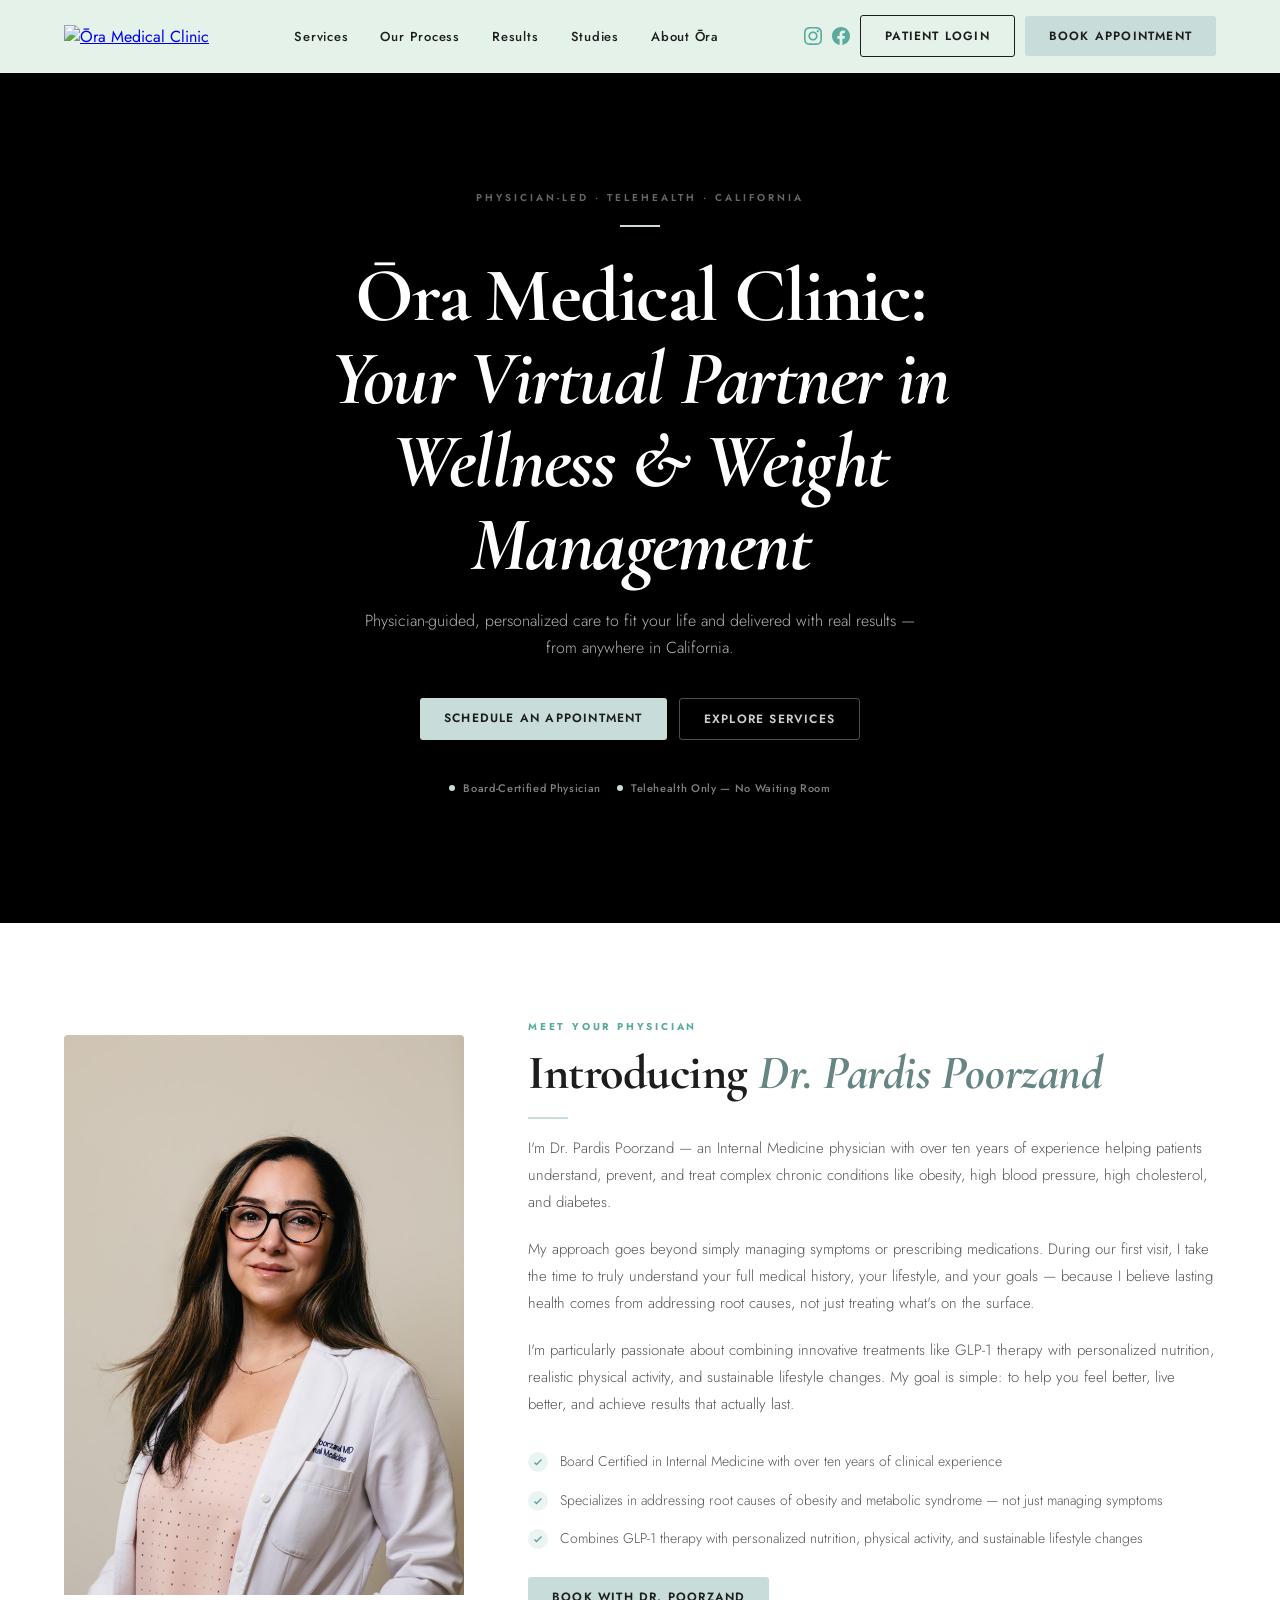
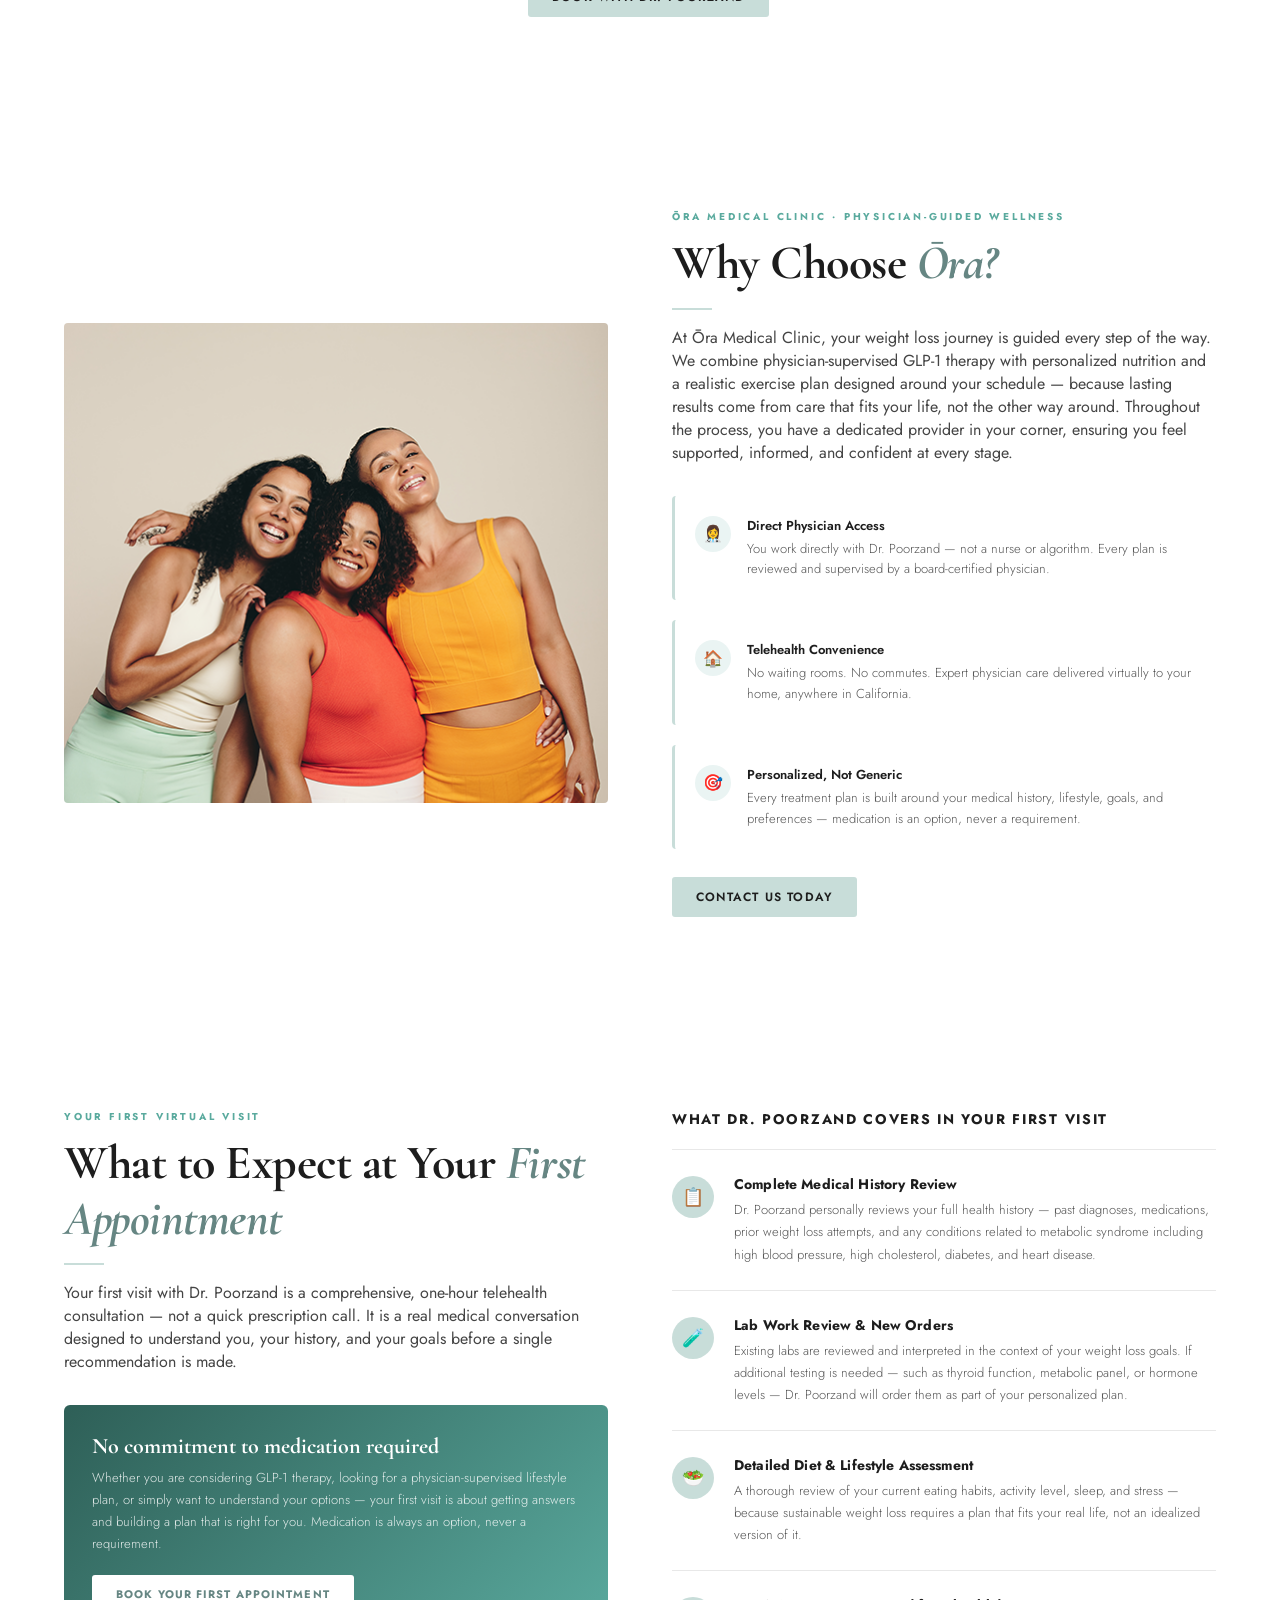
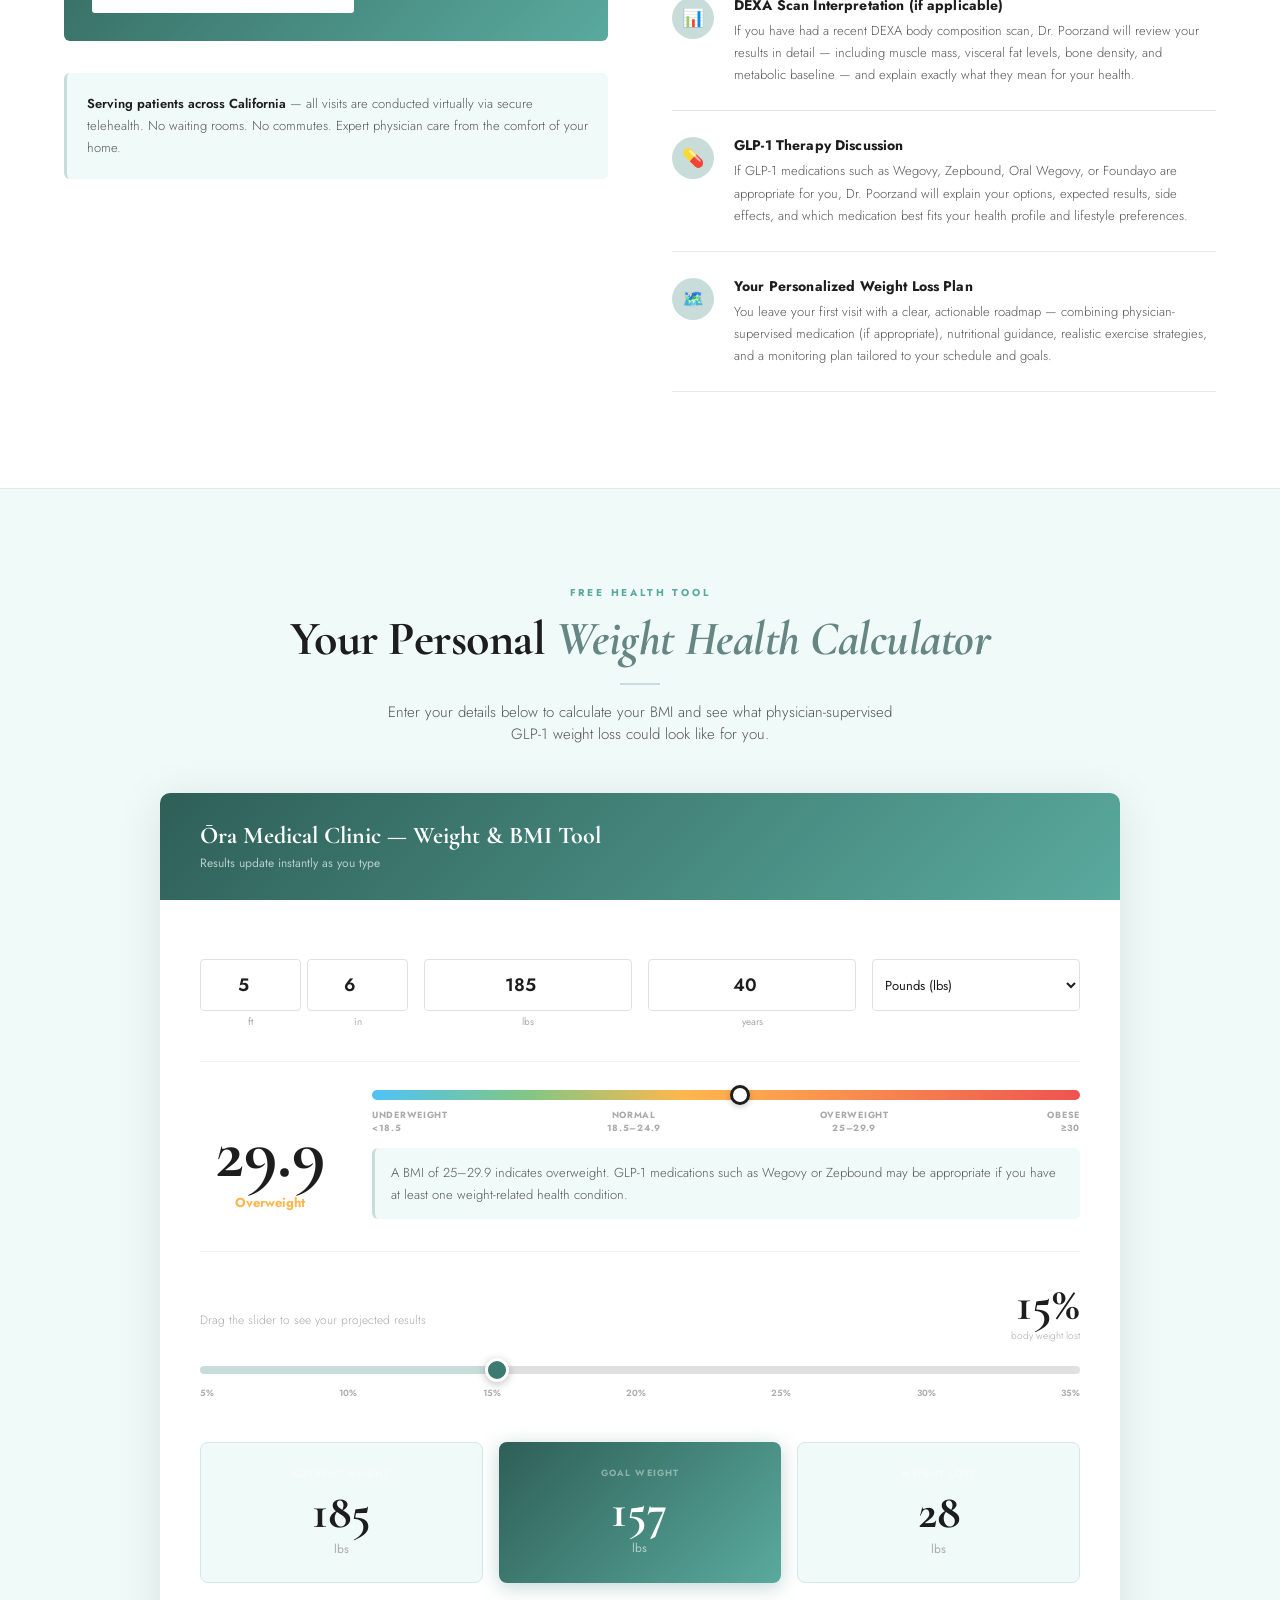
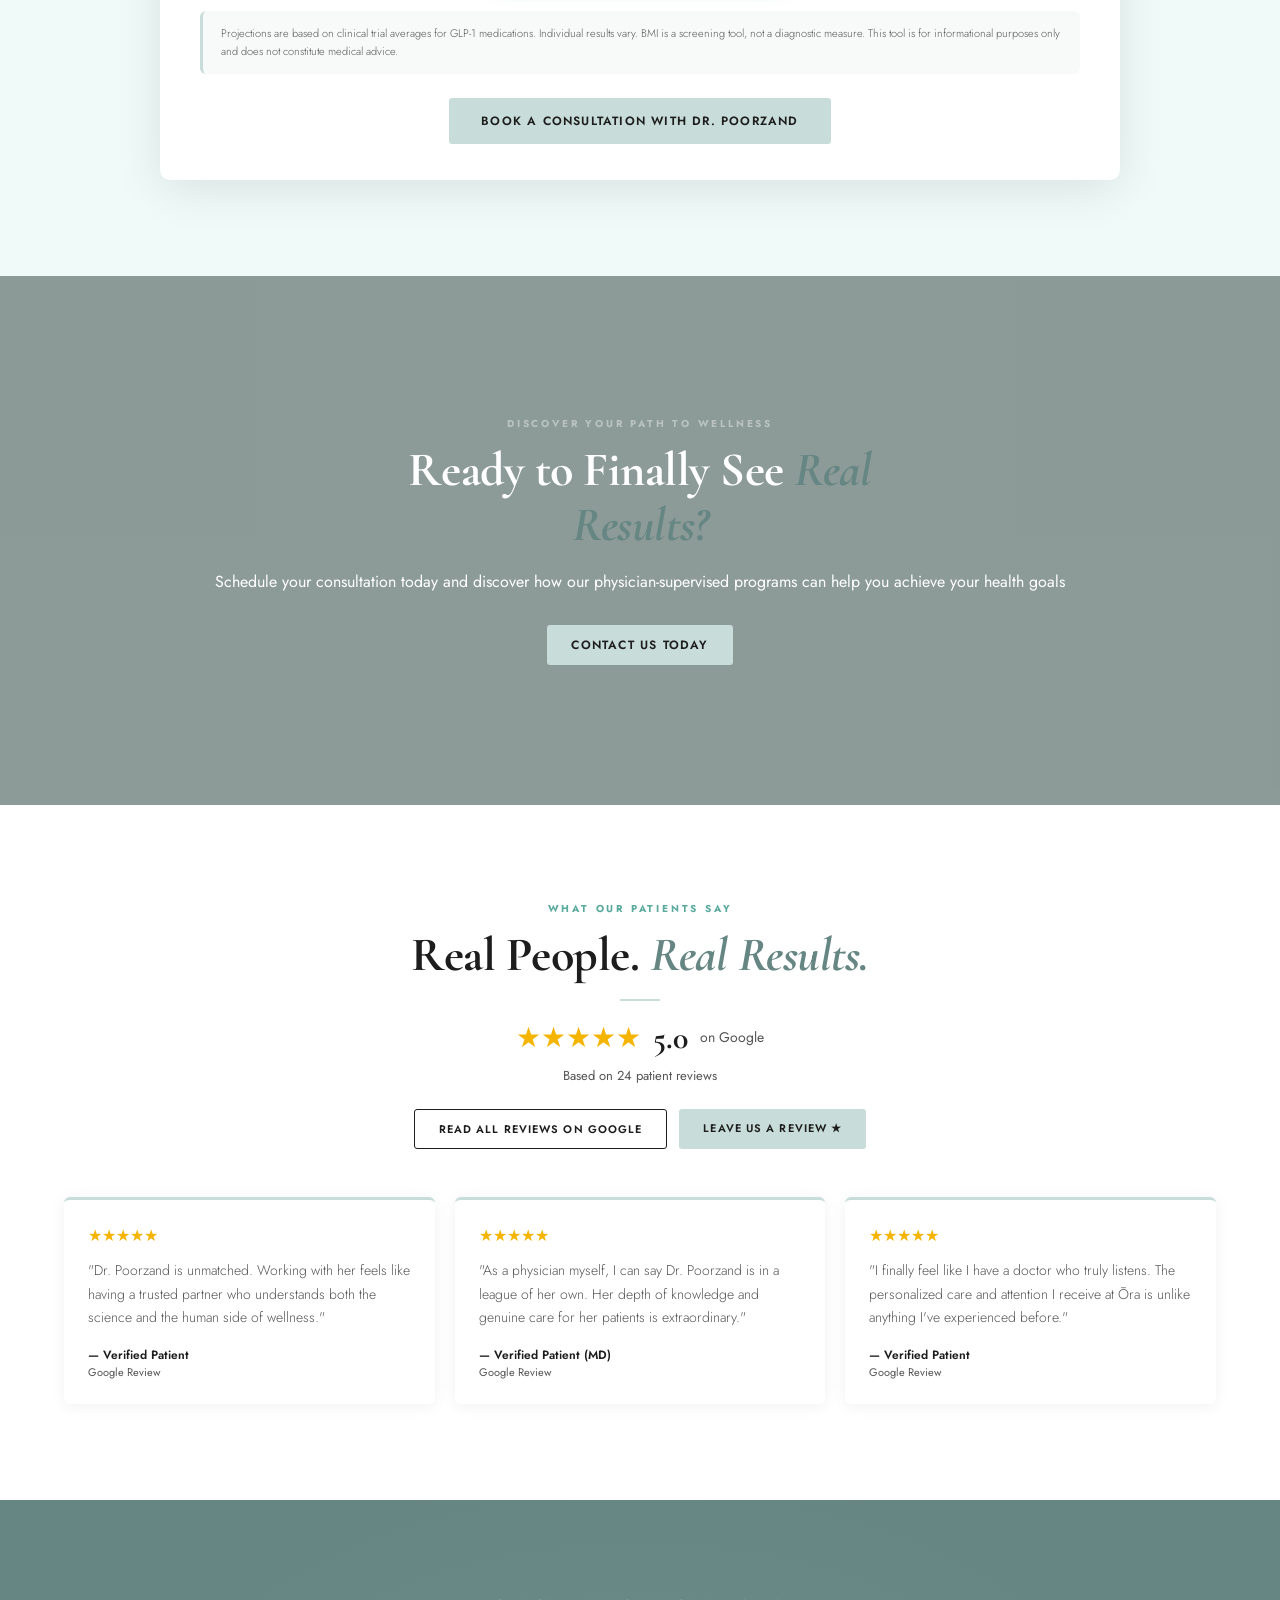
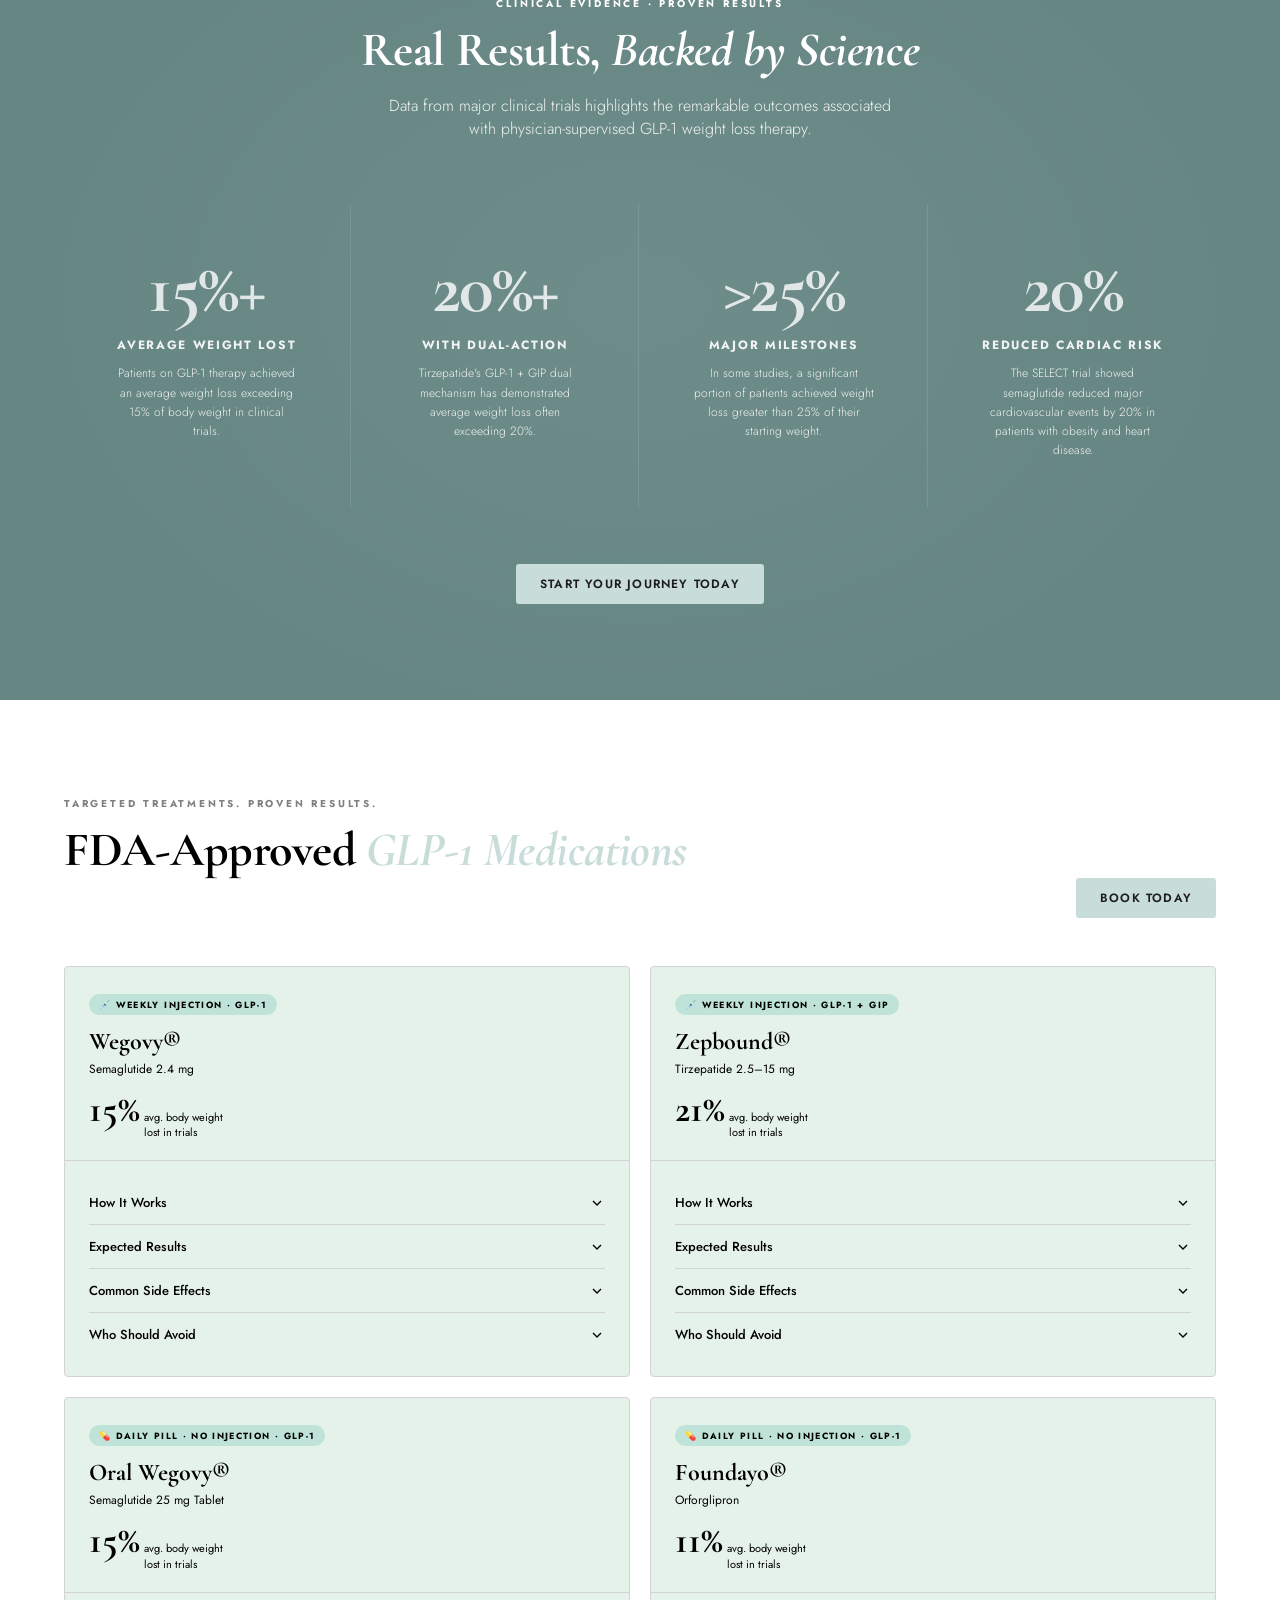
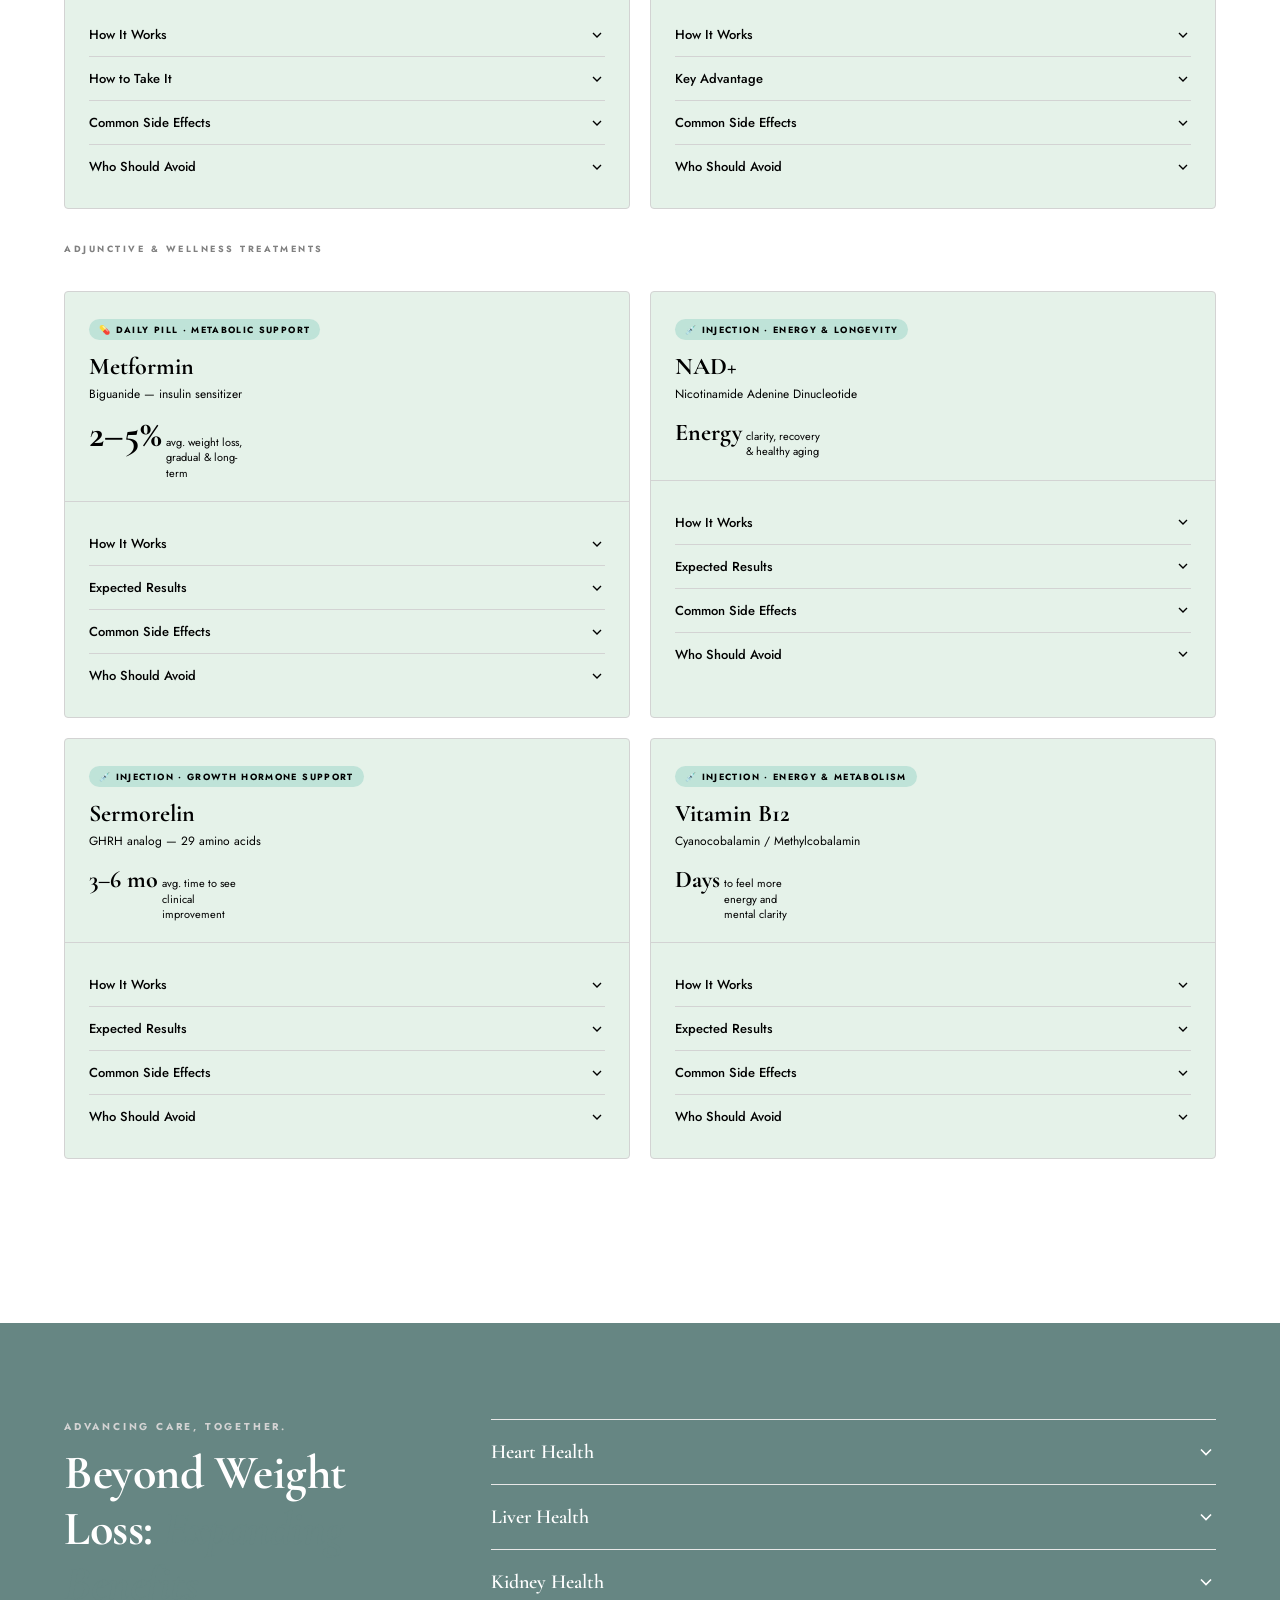
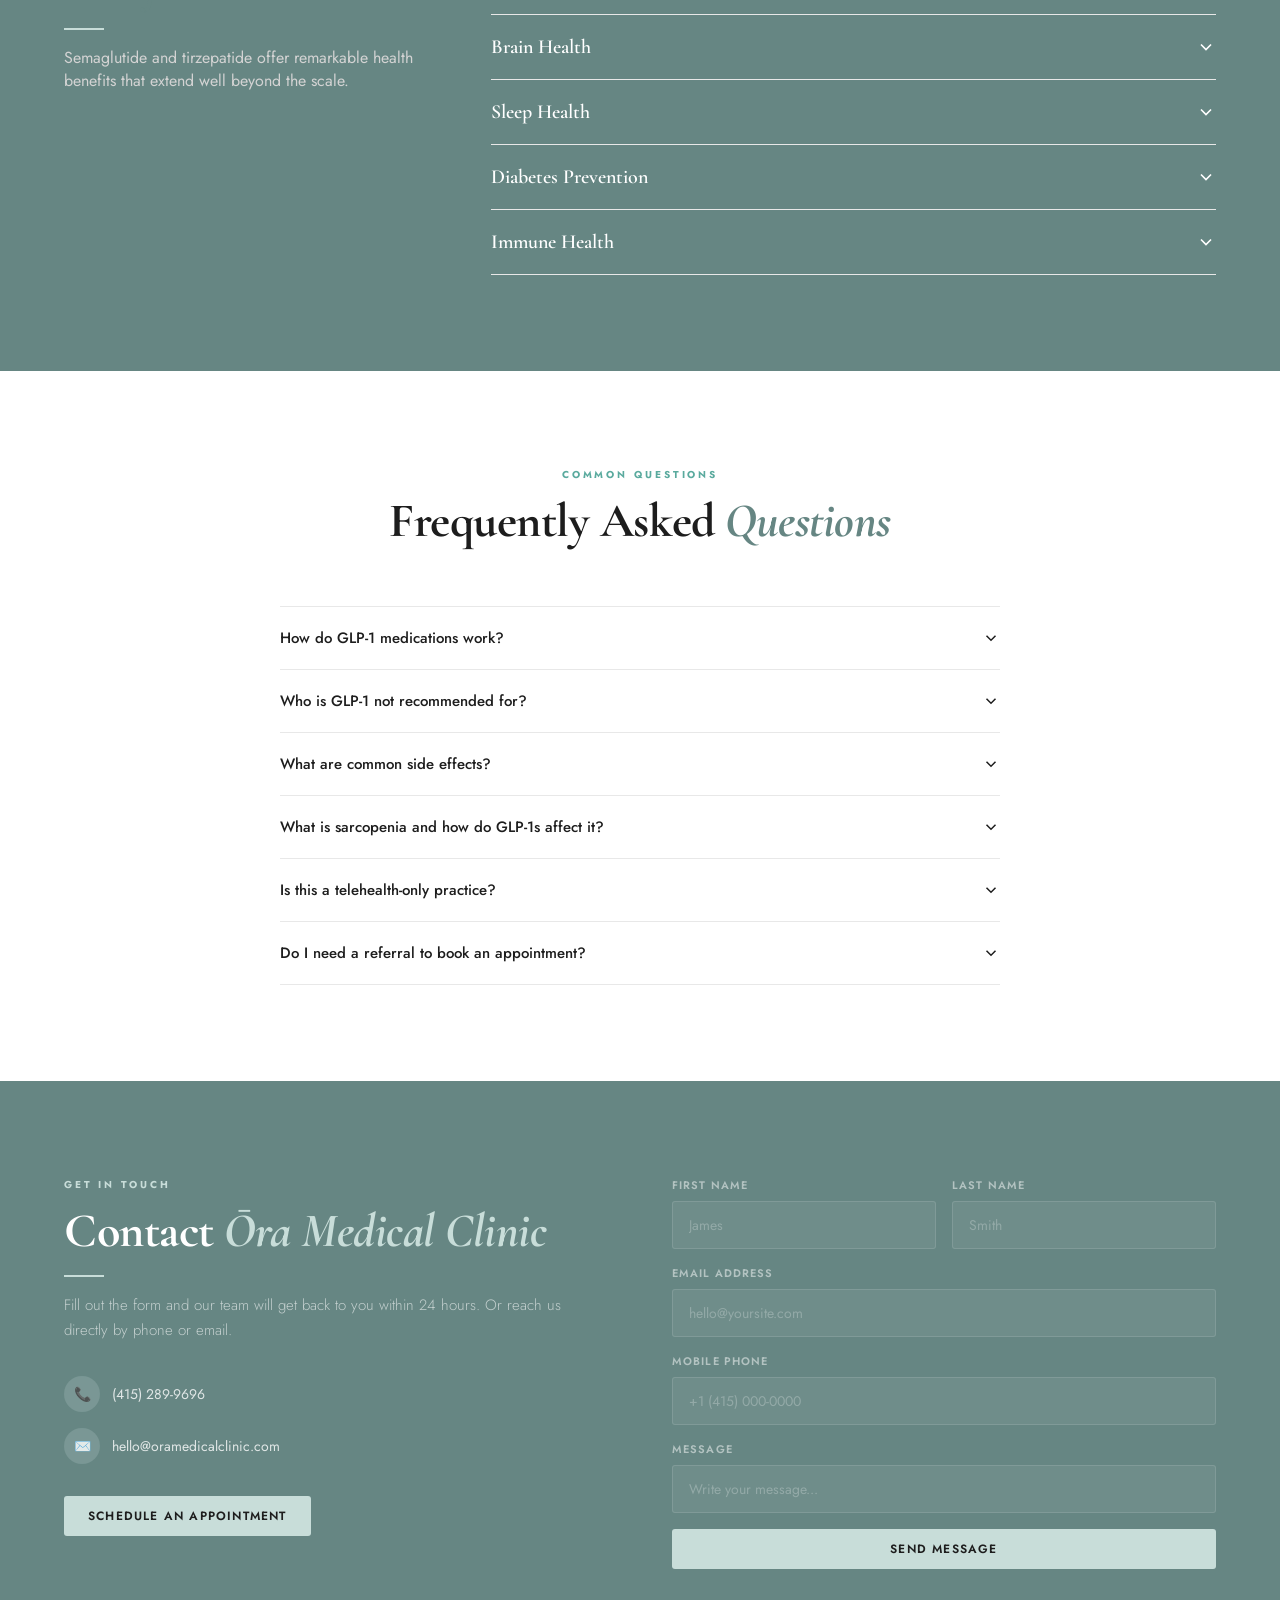
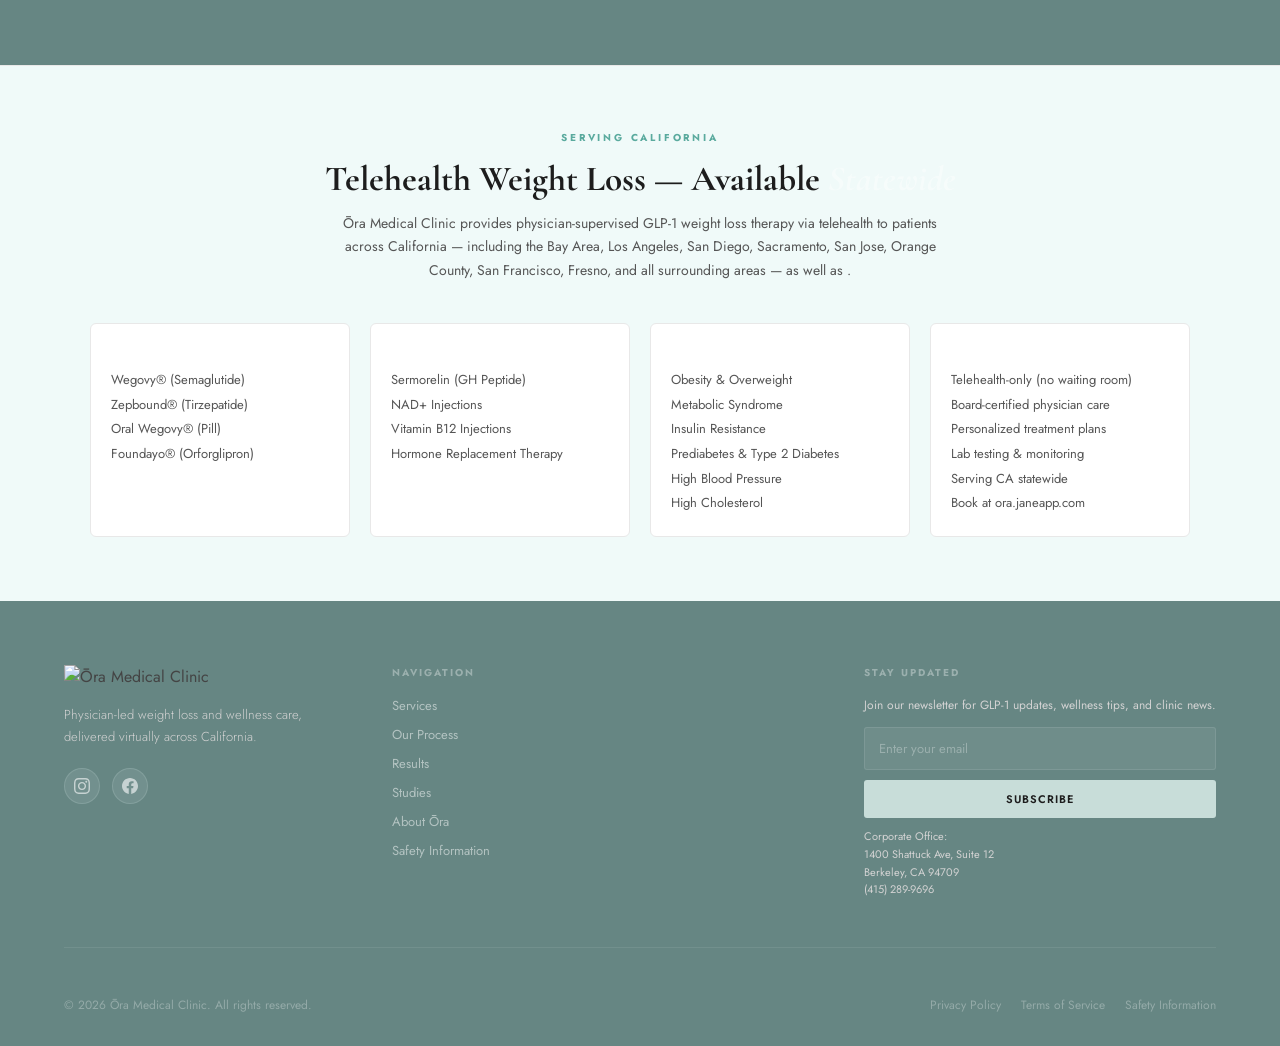
==== commit 27ef610e: "removed hi" ====
--- a/index.html
+++ b/index.html
@@ -510,7 +510,7 @@
         <div class="section-tag">Meet Your Physician</div>
         <h2 class="section-h2">Introducing <em>Dr. Pardis Poorzand</em></h2>
         <div class="rule"></div>
-        <p style="font-size:15px;font-weight:300;color:#555555;line-height:1.8;margin-bottom:20px;">Hi, I'm Dr. Pardis Poorzand — an Internal Medicine physician with over ten years of experience helping patients understand, prevent, and treat complex chronic conditions like obesity, high blood pressure, high cholesterol, and diabetes.</p>
+        <p style="font-size:15px;font-weight:300;color:#555555;line-height:1.8;margin-bottom:20px;">I'm Dr. Pardis Poorzand — an Internal Medicine physician with over ten years of experience helping patients understand, prevent, and treat complex chronic conditions like obesity, high blood pressure, high cholesterol, and diabetes.</p>
         <p style="font-size:15px;font-weight:300;color:#555555;line-height:1.8;margin-bottom:20px;">My approach goes beyond simply managing symptoms or prescribing medications. During our first visit, I take the time to truly understand your full medical history, your lifestyle, and your goals — because I believe lasting health comes from addressing root causes, not just treating what's on the surface.</p>
         <p style="font-size:15px;font-weight:300;color:#555555;line-height:1.8;margin-bottom:32px;">I'm particularly passionate about combining innovative treatments like GLP-1 therapy with personalized nutrition, realistic physical activity, and sustainable lifestyle changes. My goal is simple: to help you feel better, live better, and achieve results that actually last.</p>
         <div class="about-check">
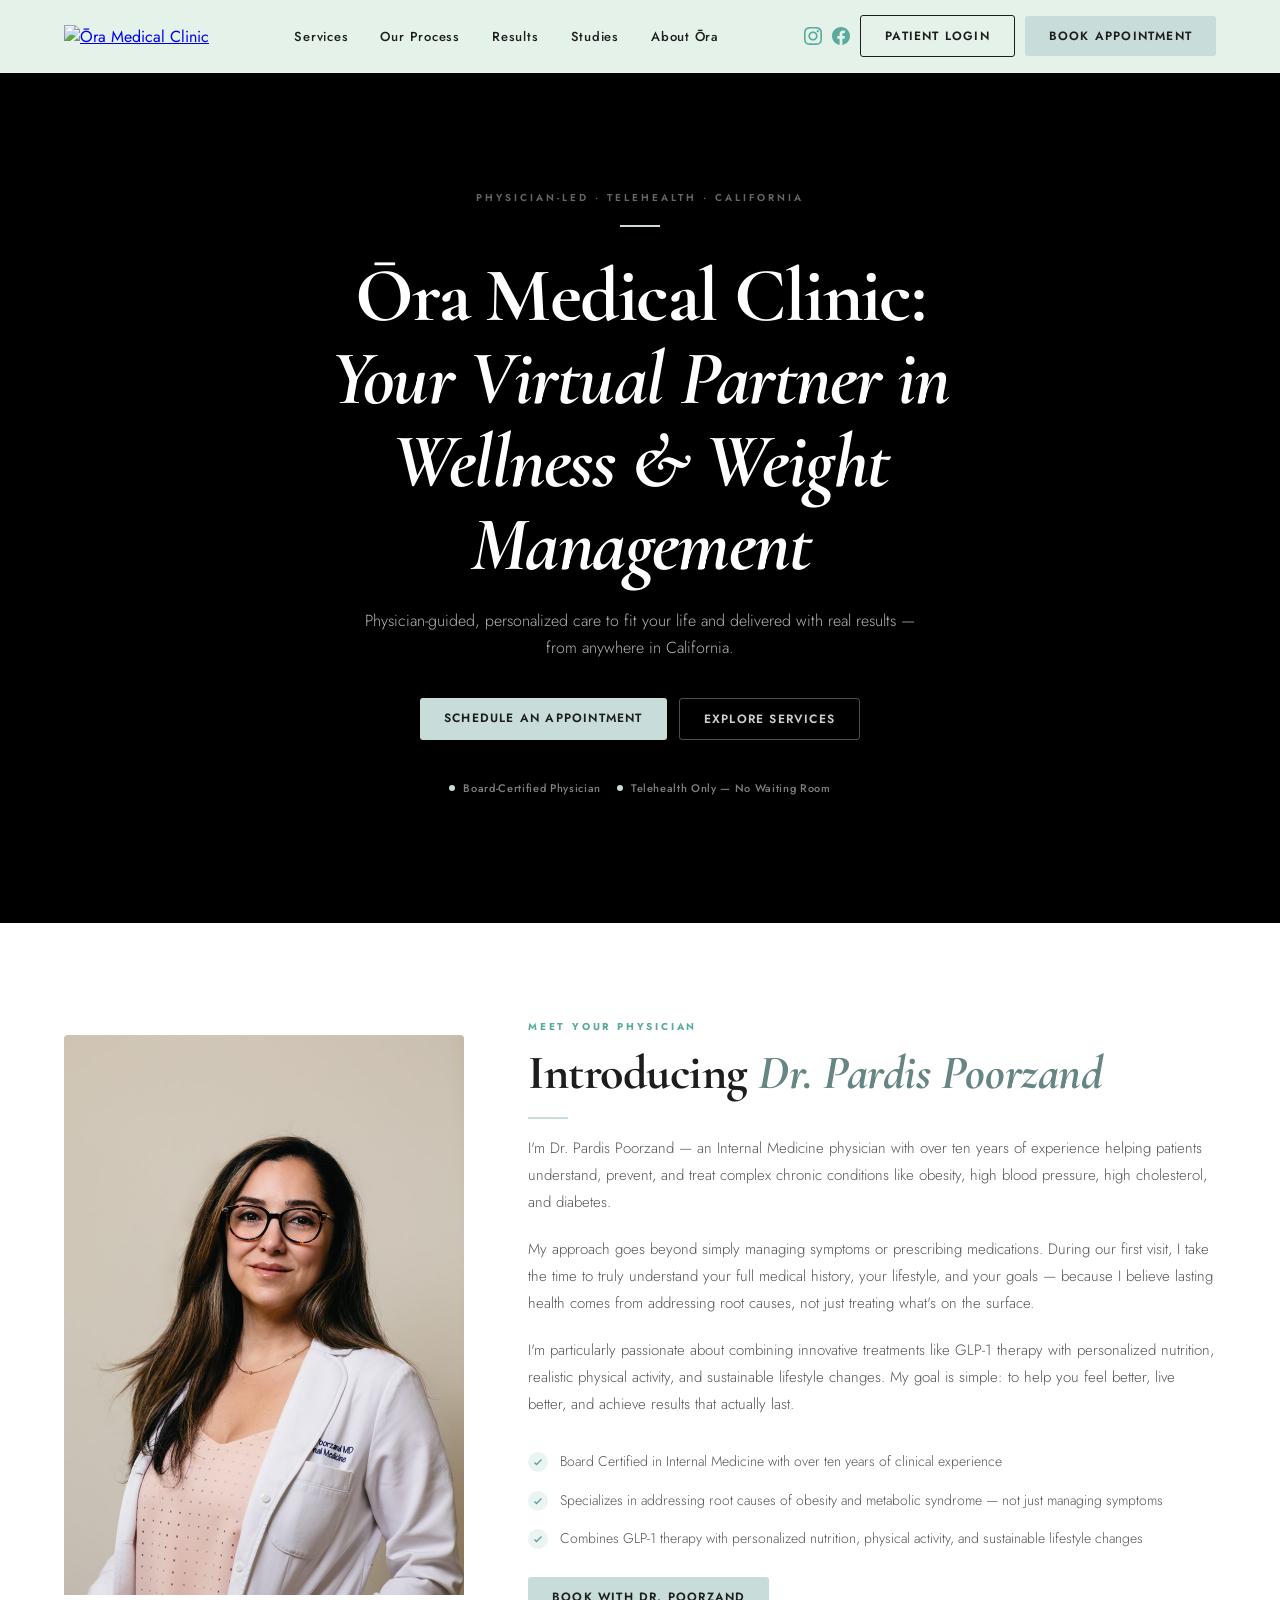
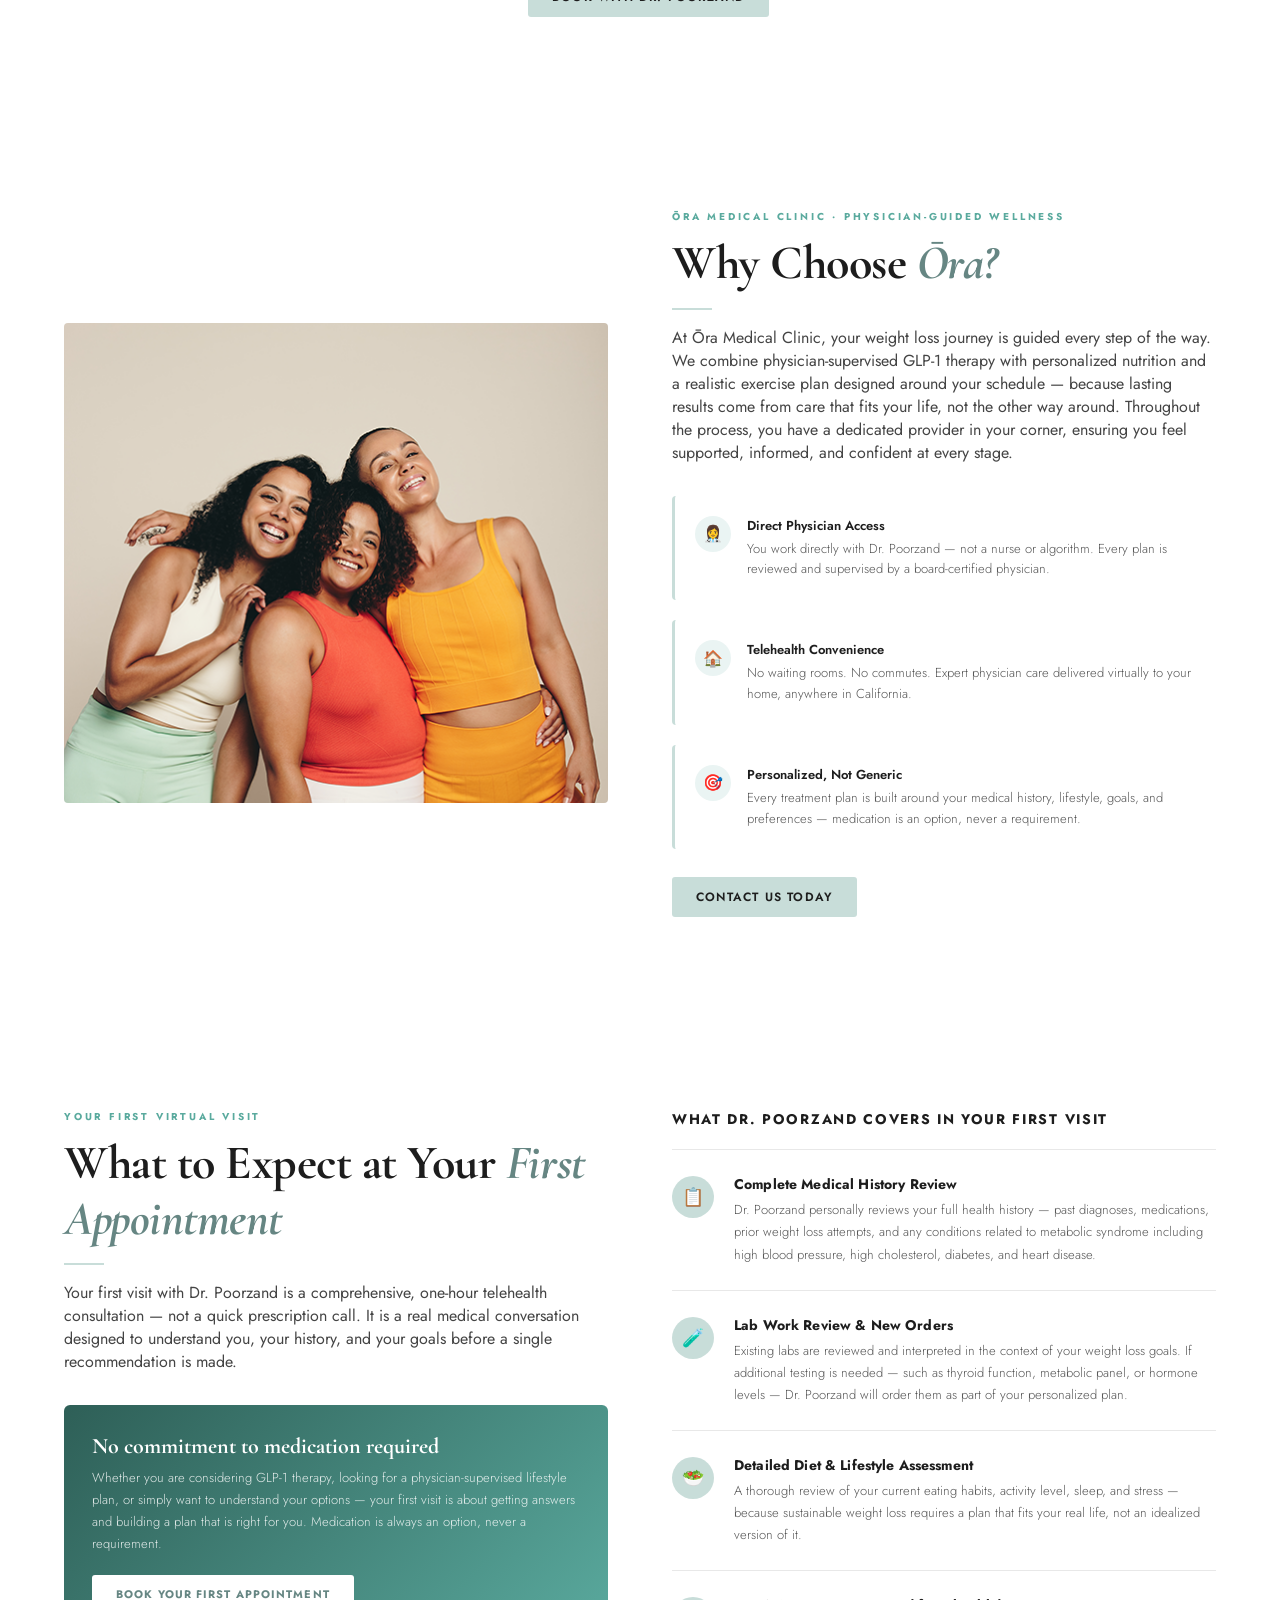
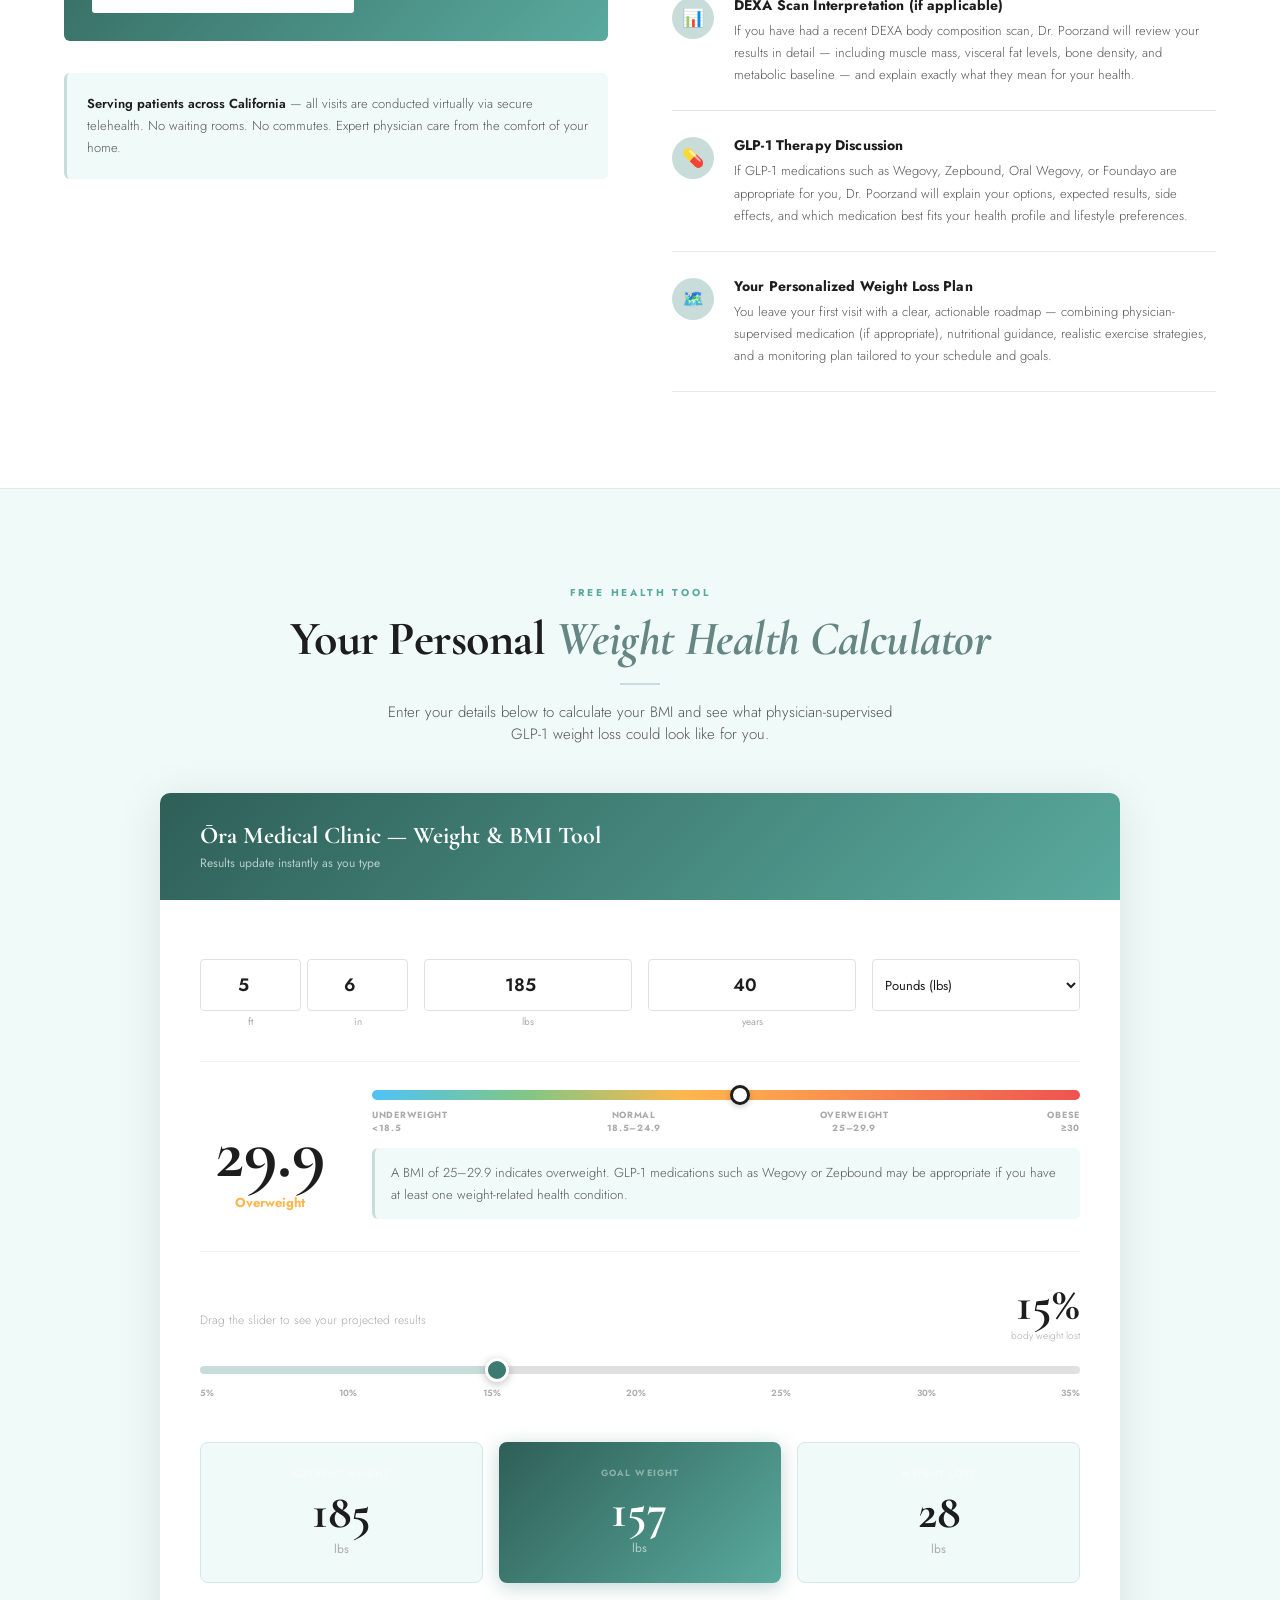
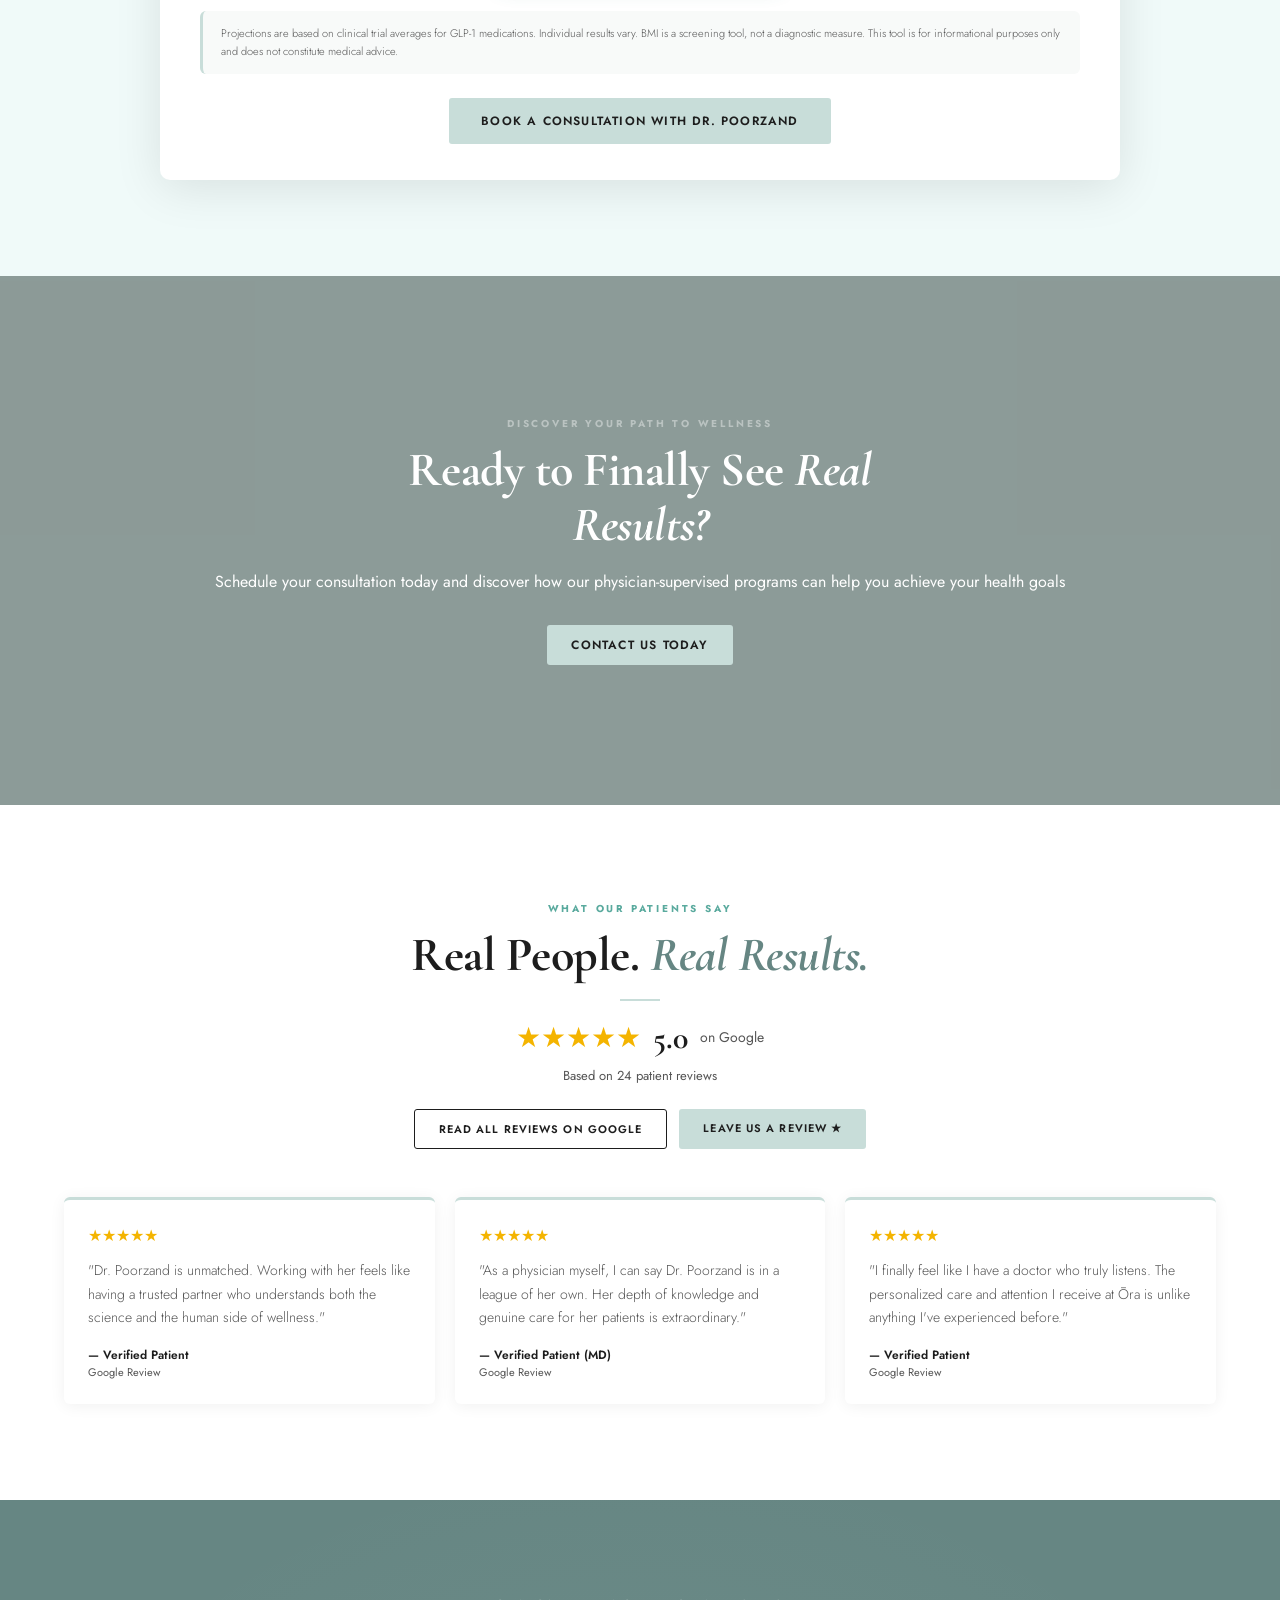
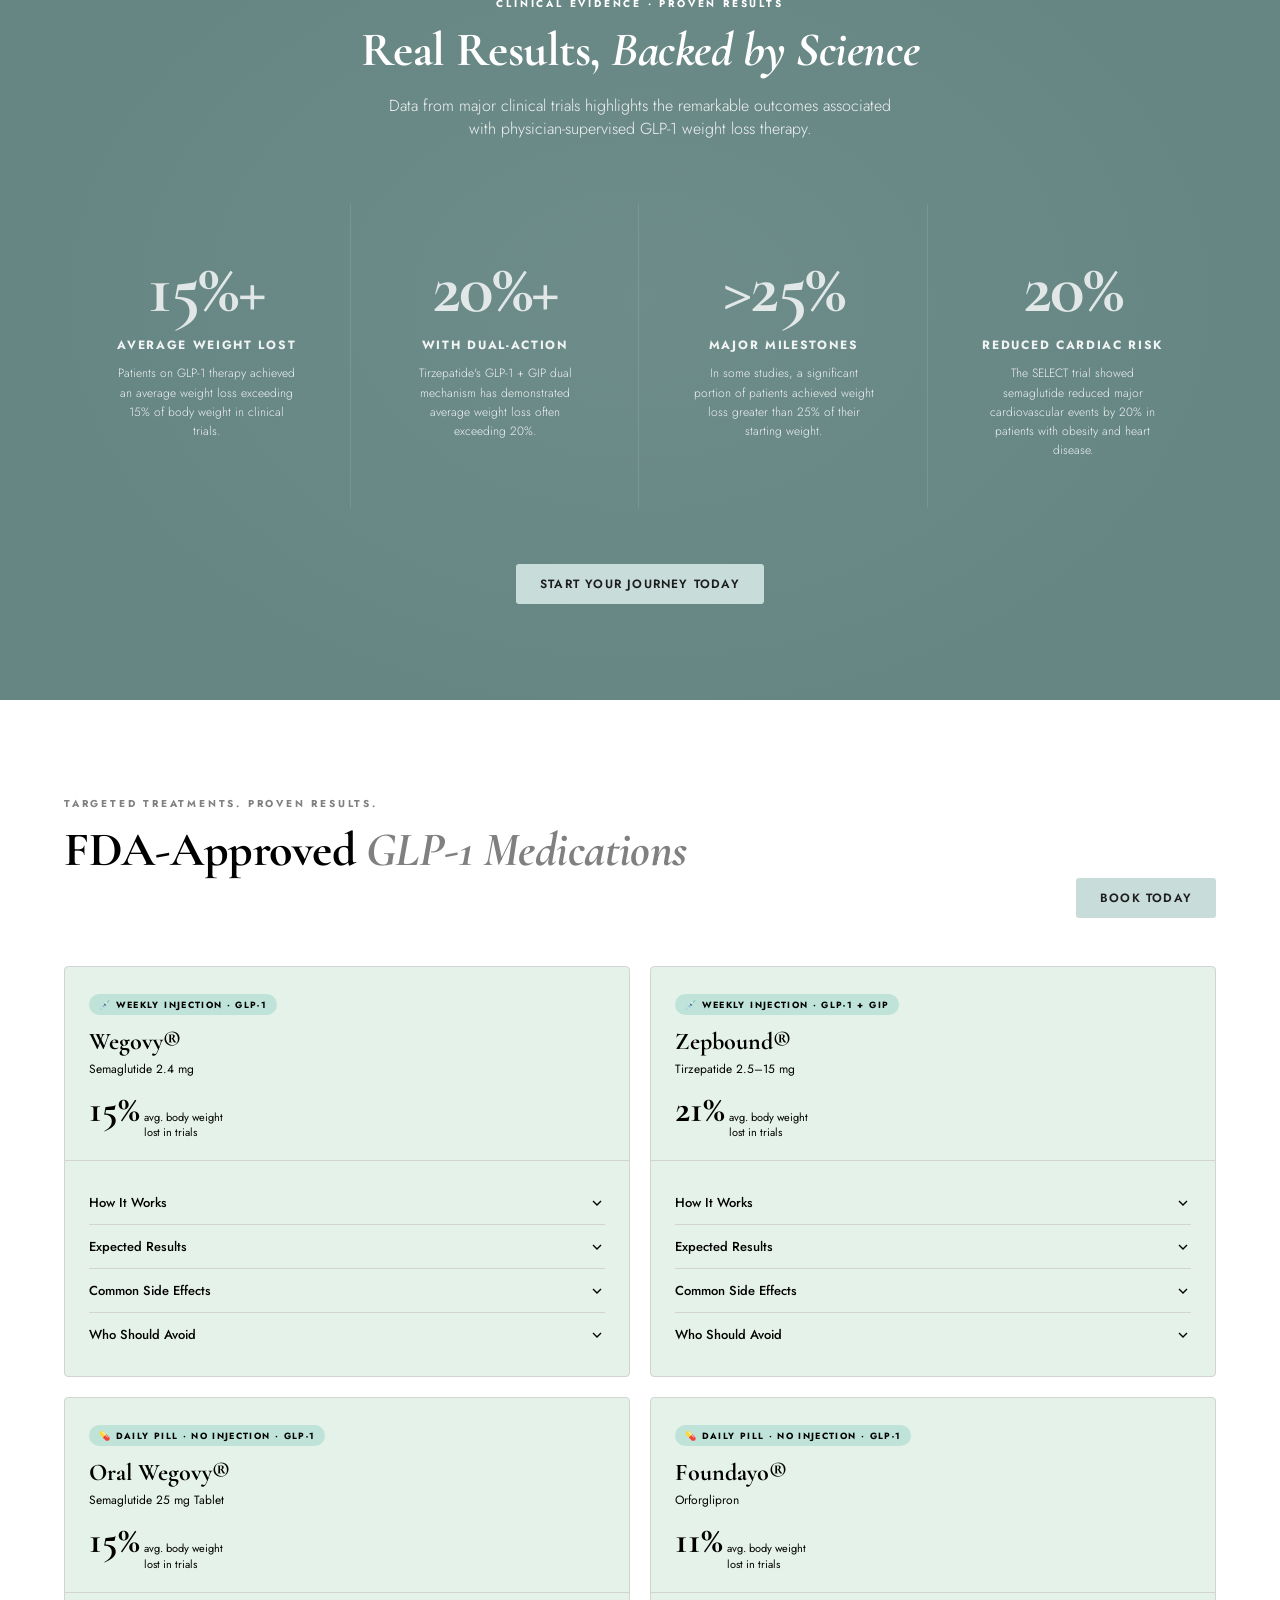
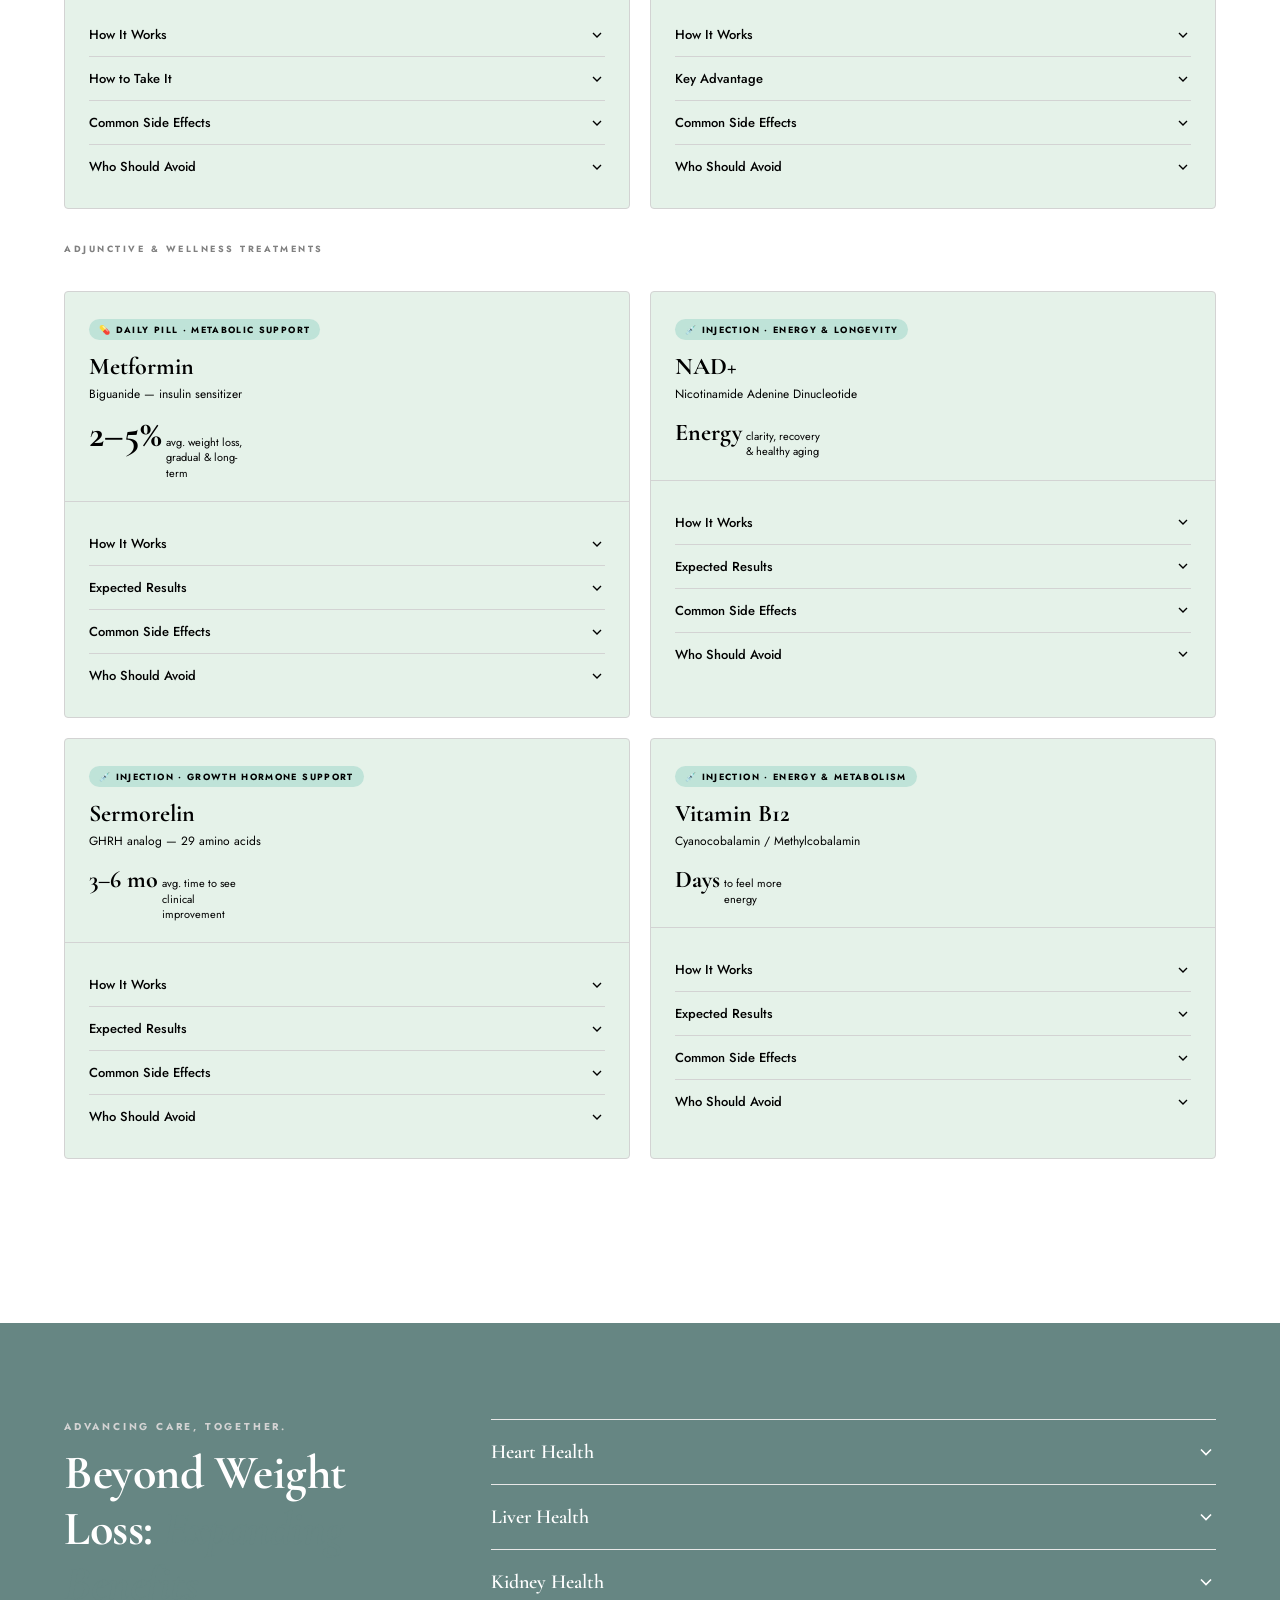
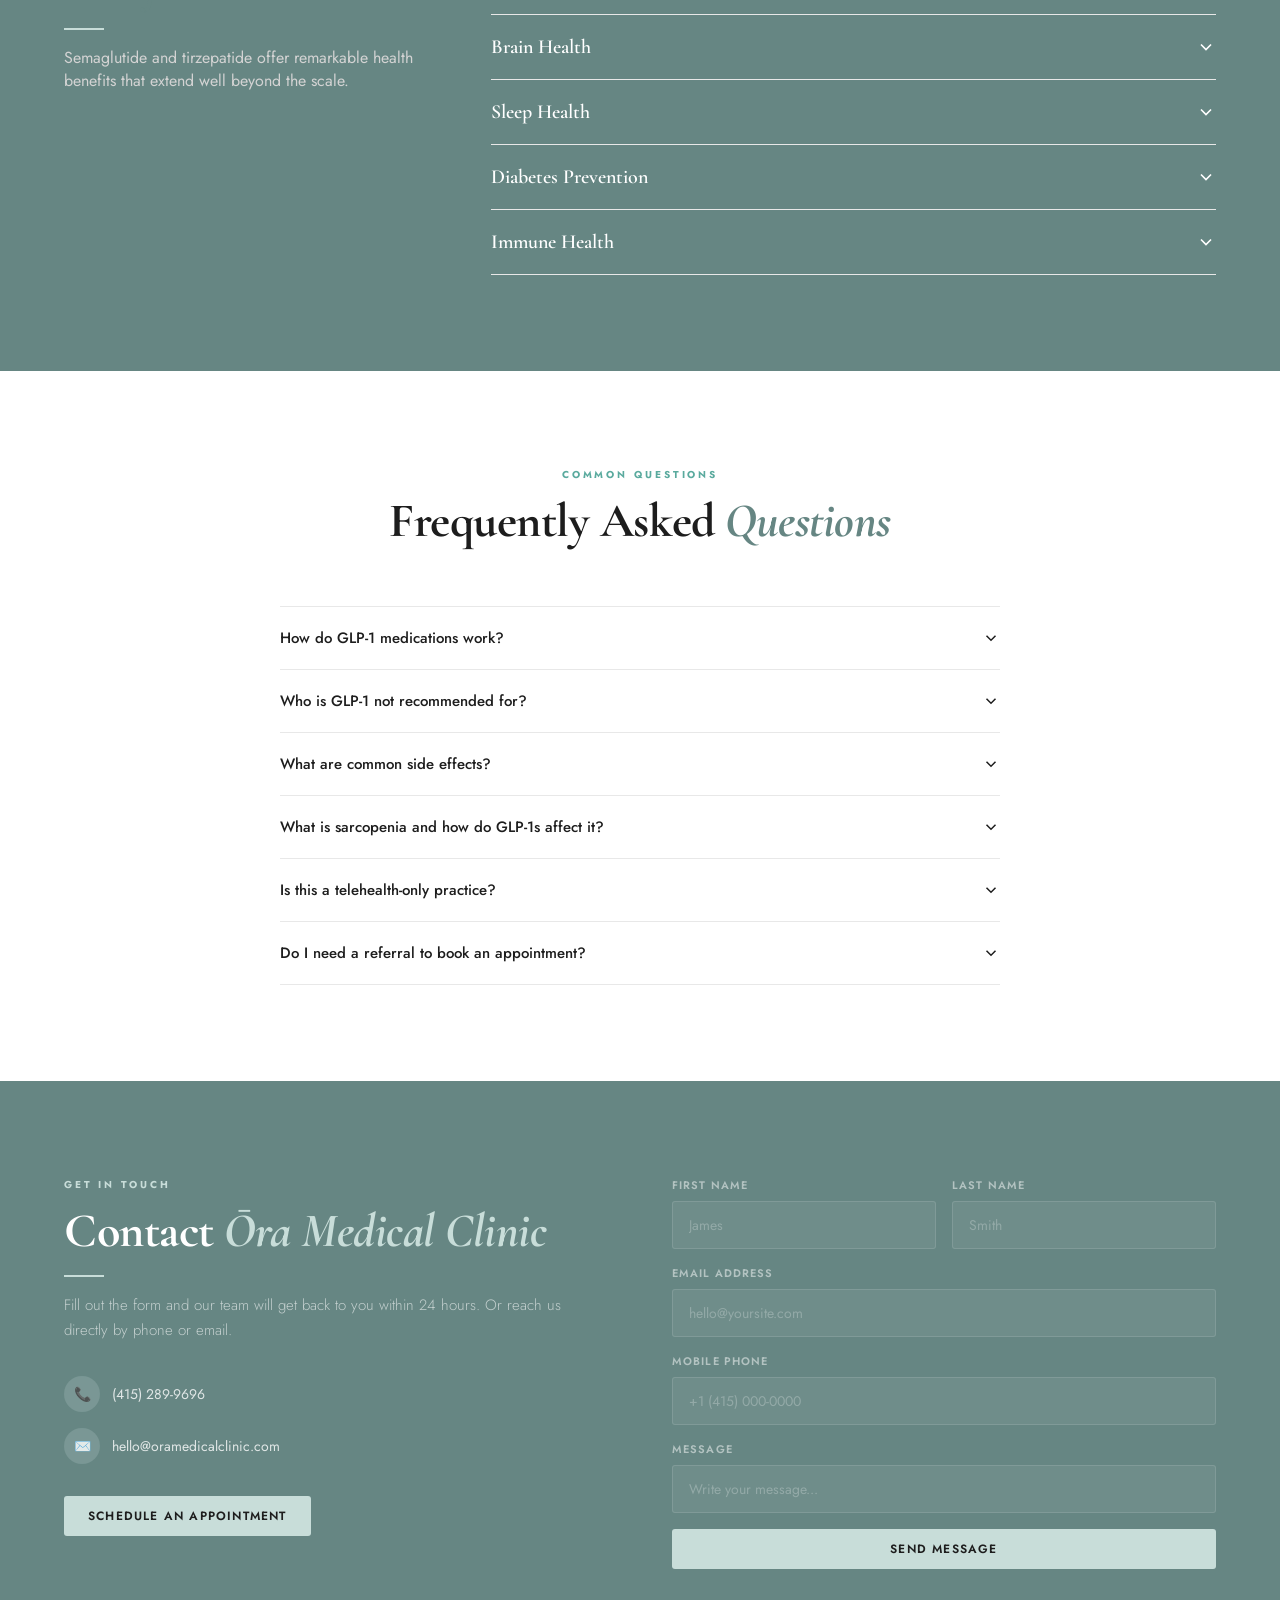
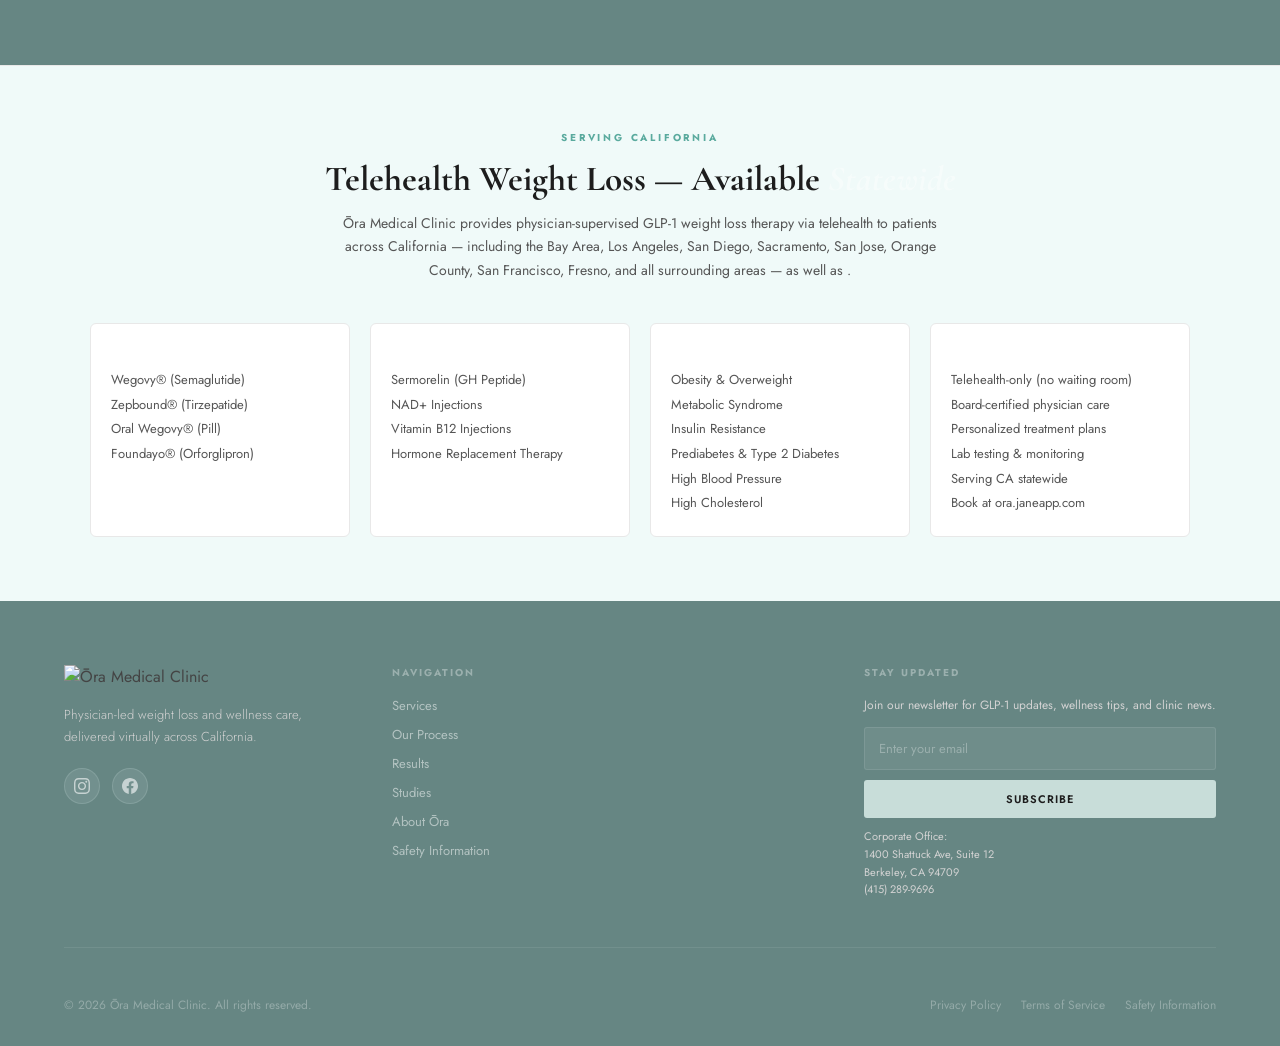
==== commit e2b0d161: "small changes" ====
--- a/index.html
+++ b/index.html
@@ -868,7 +868,7 @@
 
   <div class="cta-content">
     <div class="section-tag" style="color:rgba(255,255,255,0.4);">Discover Your Path to Wellness</div>
-    <h2 class="section-h2" style="color:var(--white);max-width:600px;margin:0 auto 16px;">Ready to Finally See <em style="color:var(--new-green);">Real Results?</em></h2>
+    <h2 class="section-h2" style="color:var(--white);max-width:600px;margin:0 auto 16px;">Ready to Finally See <em style="color:var(--white);">Real Results?</em></h2>
     <p>Schedule your consultation today and discover how our physician-supervised programs can help you achieve your health goals</p>
     <a href="#contact-us" class="btn btn-gold">Contact Us Today</a>
 
@@ -980,7 +980,7 @@
     <div class="meds-header">
       <div>
         <div class="section-tag" style="color:gray;">Targeted Treatments. Proven Results.</div>
-        <h2 class="section-h2" ">FDA-Approved <em style="color:var(--sage-l);">GLP-1 Medications</em></h2>
+        <h2 class="section-h2" ">FDA-Approved <em style="color:gray;">GLP-1 Medications</em></h2>
         <p class="section-lead">Breakthrough weight loss medications — personalized to you.</p>
       </div>
       <a href="https://ora.janeapp.com/" target="_blank" class="btn btn-gold">Book Today</a>
@@ -1213,7 +1213,7 @@
           <div class="med-generic">Cyanocobalamin / Methylcobalamin</div>
           <div class="med-stat">
             <div class="med-pct" style="font-size:24px;padding-top:6px;">Days</div>
-            <div class="med-pct-label">to feel more energy and mental clarity</div>
+            <div class="med-pct-label">to feel more energy</div>
           </div>
         </div>
         <div class="med-card-body">
